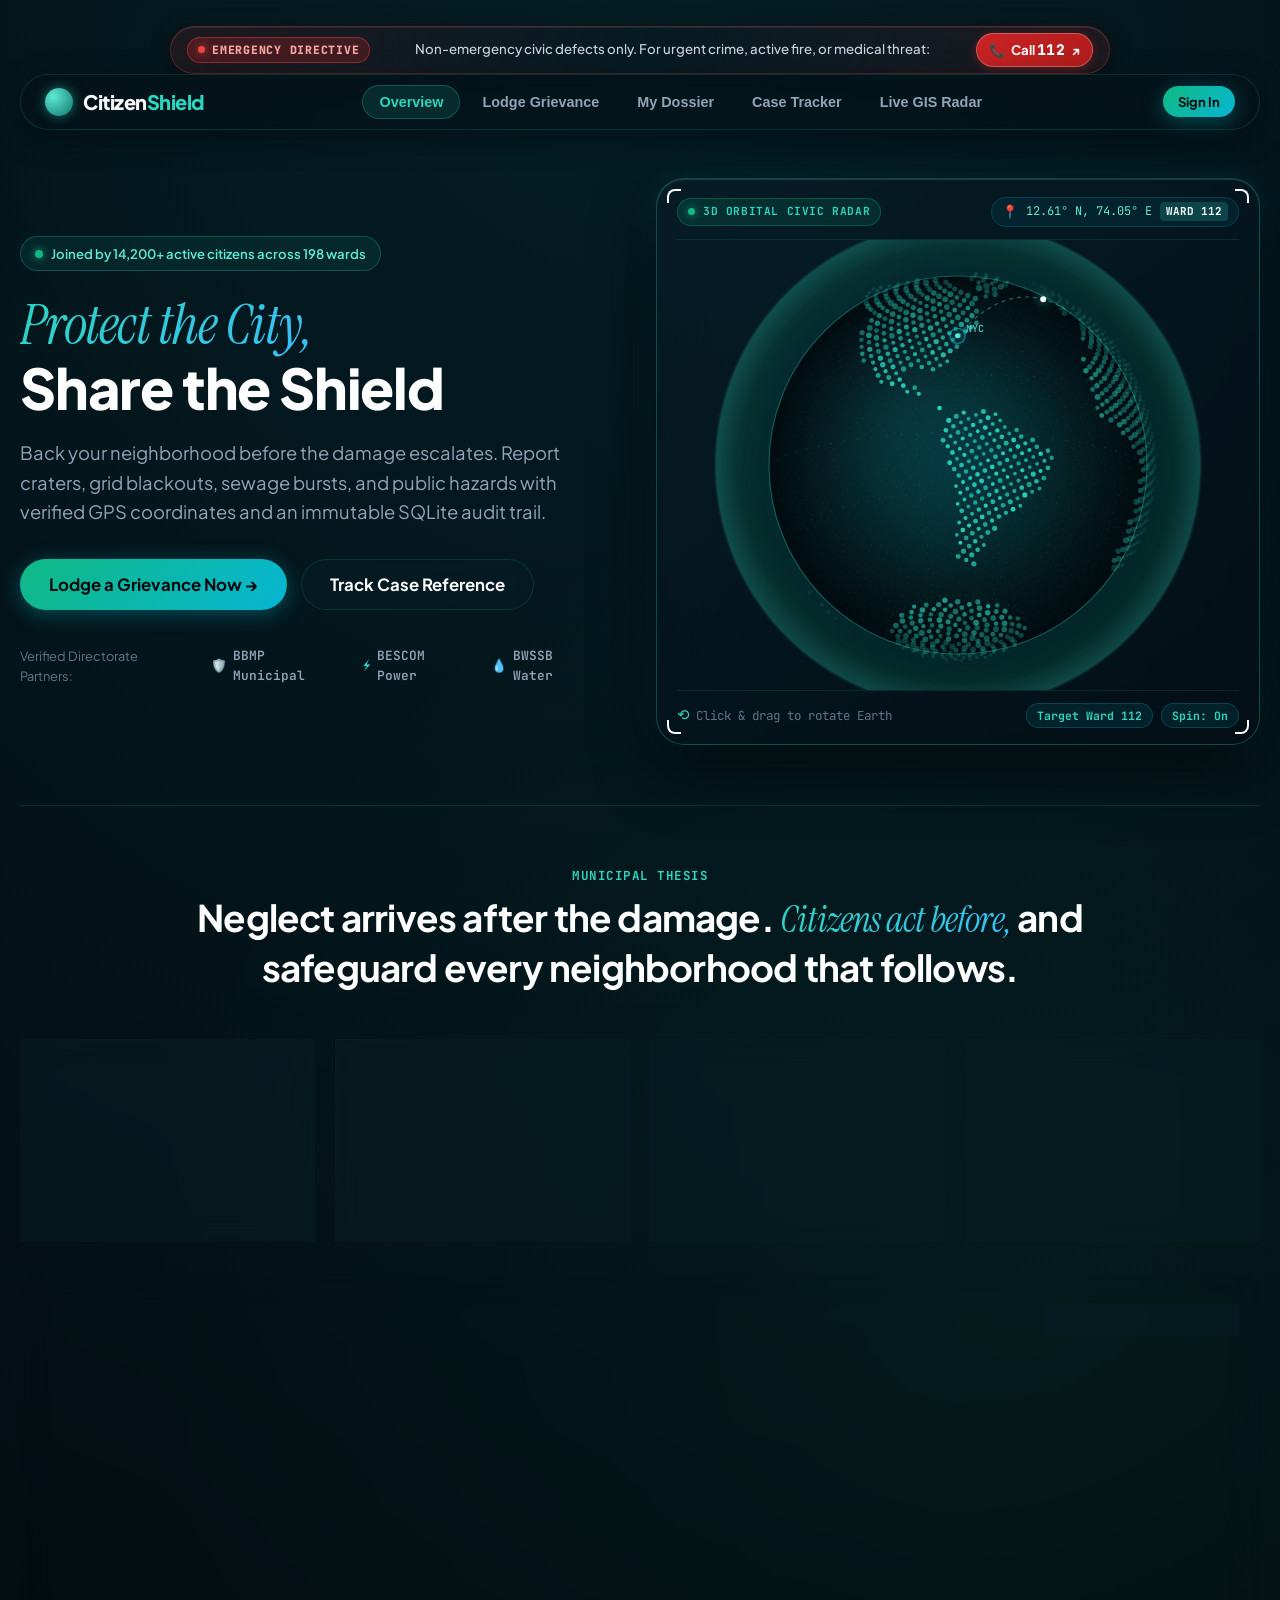
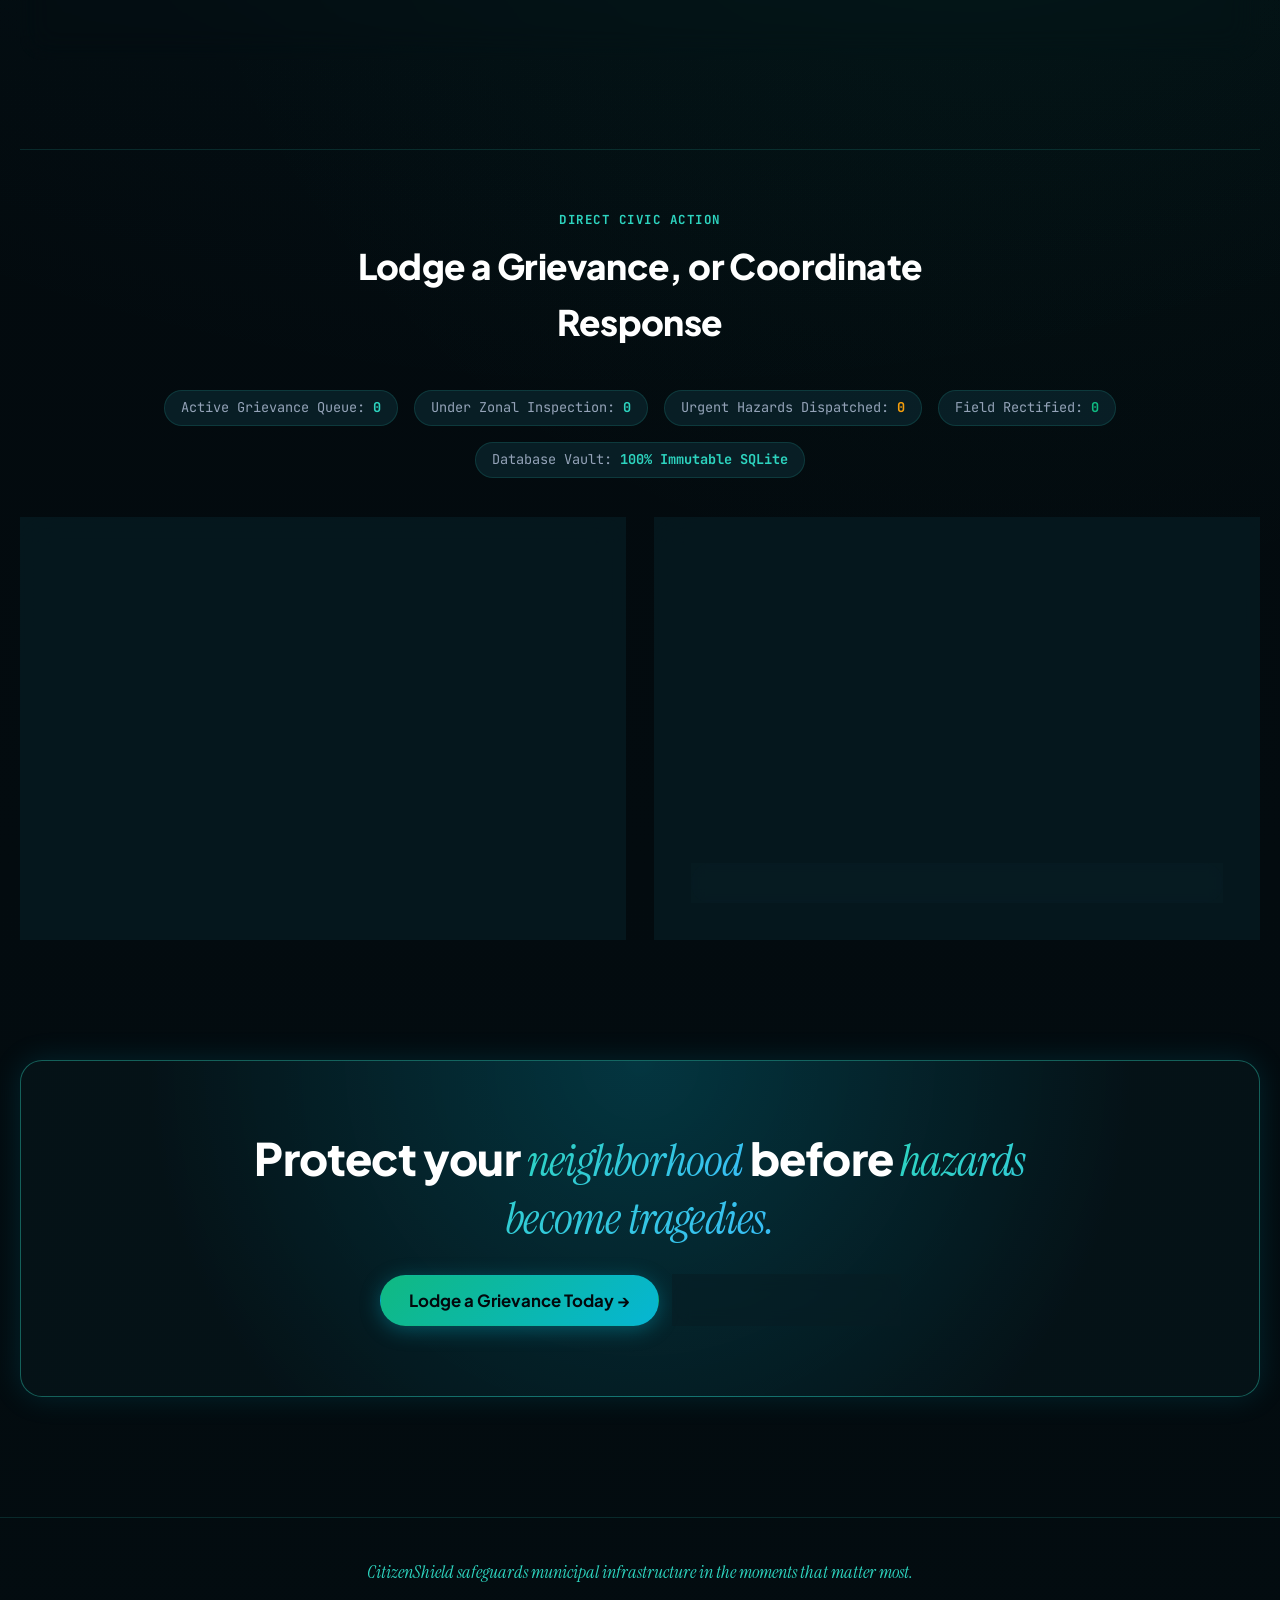
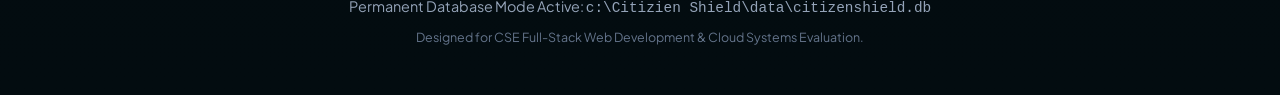
==== index.html @ 85595128 "Add all 385+ Karnataka municipal corporation wards and interactive live camera evidence capture" ====
<!DOCTYPE html>
<html lang="en">
<head>
  <meta charset="UTF-8">
  <meta name="viewport" content="width=device-width, initial-scale=1.0">
  <title>CitizenShield — Smart Municipal Grievance Redressal & Safety Directorate</title>

  <!-- Leaflet CSS for Municipal GIS Map -->
  <link rel="stylesheet" href="https://unpkg.com/leaflet@1.9.4/dist/leaflet.css" integrity="sha256-p4NxAoJBhIIN+hmNHrzRCf9tD/miZyoHS5obTRR9BMY=" crossorigin="">

  <link rel="stylesheet" href="style.css">
  <link rel="icon" href="data:image/svg+xml,<svg xmlns='http://www.w3.org/2000/svg' viewBox='0 0 24 24' fill='%2310b981'><circle cx='12' cy='12' r='10'/></svg>">
</head>
<body>

  <!-- Floating Glass Lagoon Navigation -->
  <div class="lagoon-nav-wrapper">
    <!-- Non-Emergency Safety Banner (Executive Luxury Glass Ribbon) -->
    <div class="emergency-pill-strip" role="alert">
      <div class="emergency-badge-group">
        <span class="emergency-pulse-beacon"></span>
        <span class="emergency-tag-label">EMERGENCY DIRECTIVE</span>
      </div>
      <p class="emergency-text">
        Non-emergency civic defects only. For urgent crime, active fire, or medical threat:
      </p>
      <a href="tel:112" class="emergency-call-btn">
        <span class="call-icon">📞</span>
        <span>Call <strong>112</strong></span>
        <span class="call-arrow">↗</span>
      </a>
    </div>

    <header class="lagoon-nav">
      <div class="brand-link" data-view-target="view-home">
        <span class="brand-orb-icon"></span>
        <span class="brand-name">Citizen<span>Shield</span></span>
      </div>

      <nav aria-label="Main Navigation">
        <ul class="nav-menu-links">
          <li><button class="nav-menu-btn active" data-view-target="view-home">Overview</button></li>
          <li><button class="nav-menu-btn" data-view-target="view-submit">Lodge Grievance</button></li>
          <li><button class="nav-menu-btn" data-view-target="view-citizen-dashboard" id="nav-my-dossier">My Dossier</button></li>
          <li><button class="nav-menu-btn" data-view-target="view-tracking">Case Tracker</button></li>
          <li><button class="nav-menu-btn" data-view-target="view-gis-map">Live GIS Radar</button></li>
          <li><button class="nav-menu-btn hidden" data-view-target="view-admin-dashboard" id="nav-officer-console">Officer Console</button></li>
        </ul>
      </nav>

      <div class="nav-actions">
        <div id="user-profile-badge" class="user-session-pill hidden">
          <span id="header-user-name" style="font-weight: 700; color: #ffffff;">Citizen</span>
          <span class="role-tag" id="header-user-role">Citizen</span>
          <button class="btn btn-glass btn-sm" id="btn-global-logout" style="padding: 4px 10px;">Logout</button>
        </div>
        <button class="btn btn-lagoon btn-sm" id="btn-header-login" data-view-target="view-auth">Sign In</button>
      </div>
    </header>
  </div>

  <!-- Primary Application Views Container -->
  <main class="app-container">

    <!-- ==================================================== -->
    <!-- VIEW 1: HOME (STIPPLE ORB LANDING & MUNICIPAL SUITE) -->
    <!-- ==================================================== -->
    <section id="view-home" class="app-view">

      <!-- HERO SECTION WITH INTERACTIVE 3D STIPPLE ORB -->
      <div class="stipple-hero">
        <div class="hero-copy">
          <div class="social-pill">
            <span class="social-dot"></span>
            <span>Joined by 14,200+ active citizens across 198 wards</span>
          </div>

          <h1><em>Protect the City,</em><br>Share the Shield</h1>

          <p>Back your neighborhood before the damage escalates. Report craters, grid blackouts, sewage bursts, and public hazards with verified GPS coordinates and an immutable SQLite audit trail.</p>

          <div class="hero-buttons">
            <button class="btn btn-lagoon btn-lg" data-view-target="view-submit">Lodge a Grievance Now →</button>
            <button class="btn btn-glass btn-lg" data-view-target="view-tracking">Track Case Reference</button>
          </div>

          <div class="hero-backers">
            <span>Verified Directorate Partners:</span>
            <div class="backer-badge"><span class="backer-mark">🛡️</span> BBMP Municipal</div>
            <div class="backer-badge"><span class="backer-mark">⚡</span> BESCOM Power</div>
            <div class="backer-badge"><span class="backer-mark">💧</span> BWSSB Water</div>
          </div>
        </div>

        <!-- PREMIUM GLASS POD WITH 3D DOTTED EARTH GLOBE -->
        <div class="glass-earth-pod">
          <!-- Cyber HUD Corner Brackets -->
          <span class="pod-bracket top-left"></span>
          <span class="pod-bracket top-right"></span>
          <span class="pod-bracket bottom-left"></span>
          <span class="pod-bracket bottom-right"></span>

          <!-- Pod Header Telemetry Strip -->
          <div class="pod-header">
            <div class="pod-badge live-beacon">
              <span class="pulse-beacon-dot"></span>
              <span class="badge-title">3D ORBITAL CIVIC RADAR</span>
            </div>
            <div class="pod-telemetry-readout">
              <span class="telemetry-pin">📍</span>
              <span id="pod-live-coords">12.9716° N, 77.5946° E</span>
              <span class="ward-tag">WARD 112</span>
            </div>
          </div>

          <!-- 3D Dotted Earth Canvas Stage -->
          <div class="orb-stage">
            <div class="orb-aura"></div>
            <canvas id="orb-canvas"></canvas>
          </div>

          <!-- Pod Footer Controls & Indicators -->
          <div class="pod-footer">
            <div class="pod-hint">
              <span class="hint-icon">⟲</span>
              <span>Click &amp; drag to rotate Earth</span>
            </div>
            <div class="pod-actions">
              <button type="button" class="pod-ctrl-btn" id="btn-focus-ward" title="Center on Ward 112 / India">Target Ward 112</button>
              <button type="button" class="pod-ctrl-btn" id="btn-toggle-spin" title="Pause or Resume Auto-Rotation">Spin: On</button>
            </div>
          </div>
        </div>
      </div>

      <!-- THESIS SECTION (STREAMS BREAKDOWN) -->
      <section class="stipple-thesis">
        <div class="thesis-headline">
          <div class="section-tag">Municipal Thesis</div>
          <h2>Neglect arrives after the damage. <em>Citizens act before,</em> and safeguard every neighborhood that follows.</h2>
        </div>

        <div class="streams-grid">
          <div class="stream-card">
            <div class="stream-icon">⚡</div>
            <div class="stream-value">61,400+</div>
            <div class="stream-label">Electrical &amp; Streetlighting Restored</div>
          </div>
          <div class="stream-card">
            <div class="stream-icon">🛣️</div>
            <div class="stream-value">48,200+</div>
            <div class="stream-label">Road Hazards &amp; Craters Patched</div>
          </div>
          <div class="stream-card">
            <div class="stream-icon">💧</div>
            <div class="stream-value">22,100+</div>
            <div class="stream-label">Sewage &amp; Drainage Lines Cleared</div>
          </div>
          <div class="stream-card">
            <div class="stream-icon">🗑️</div>
            <div class="stream-value">15,500+</div>
            <div class="stream-label">Bulk Sanitation Dumps Sanitized</div>
          </div>
        </div>

        <!-- Mini Live GIS Preview in Thesis -->
        <div class="lagoon-card" style="padding: 20px; margin-top: 32px;">
          <div style="display: flex; justify-content: space-between; align-items: center; margin-bottom: 14px; flex-wrap: wrap; gap: 10px;">
            <div>
              <div class="section-tag" style="margin-bottom: 2px;">Live Geo-Radar</div>
              <h3 style="font-size: 1.15rem; font-weight: 800; color: #ffffff;">Municipal Spatial Grievance Radar</h3>
            </div>
            <button class="btn btn-glass btn-sm" data-view-target="view-gis-map">Expand Full GIS Explorer ↗</button>
          </div>
          <div class="gis-map-frame gis-map-sm" id="home-gis-map"></div>
        </div>
      </section>

      <!-- PATHS SECTION (FOR CITIZENS / FOR OFFICERS) -->
      <section class="stipple-paths">
        <div class="paths-header">
          <div class="section-tag">Direct Civic Action</div>
          <h2>Lodge a Grievance, or Coordinate Response</h2>
        </div>

        <div class="paths-model-strip">
          <div class="model-pill">Active Grievance Queue: <strong id="home-stat-total">0</strong></div>
          <div class="model-pill">Under Zonal Inspection: <strong id="home-stat-inspection">0</strong></div>
          <div class="model-pill">Urgent Hazards Dispatched: <strong id="home-stat-urgent" style="color: var(--amber-alert);">0</strong></div>
          <div class="model-pill">Field Rectified: <strong id="home-stat-resolved" style="color: var(--mint-glow);">0</strong></div>
          <div class="model-pill">Database Vault: <strong>100% Immutable SQLite</strong></div>
        </div>

        <div class="paths-split">
          <!-- Card 1: For Citizens -->
          <div class="path-card">
            <div>
              <div class="path-caption">Your neighborhood in your corner</div>
              <h3>For Citizens</h3>
              <p>Pinpoint municipal hazards in seconds with consent-based GPS. Upload evidence photos, track real-time inspection milestones, and generate legal case certificates.</p>
              <ul class="bullet-list">
                <li><span class="bullet-icon">✓</span> Consent-driven GPS pinpointing &amp; reverse geocoding</li>
                <li><span class="bullet-icon">✓</span> 100% Immutable SQLite audit vault (never lost)</li>
                <li><span class="bullet-icon">✓</span> Printable legal grievance certificate dossier</li>
              </ul>
            </div>
            <button class="btn btn-lagoon" data-view-target="view-submit" style="width: 100%;">Lodge a Grievance Now</button>
          </div>

          <!-- Card 2: For Officers -->
          <div class="path-card">
            <div>
              <div class="path-caption">Central Directorate Operations</div>
              <h3>For Officers &amp; Engineering Cells</h3>
              <p>Real-time GIS ward radar, automated priority ticket dispatching, SLA breach countdowns, and public resolution directive publishing.</p>
              <ul class="bullet-list">
                <li><span class="bullet-icon">✓</span> 12h to 48h SLA countdown tracking</li>
                <li><span class="bullet-icon">✓</span> Direct inter-departmental ticket re-routing</li>
                <li><span class="bullet-icon">✓</span> Zero-backlog municipal inspection queue</li>
              </ul>
            </div>
            <button class="btn btn-glass" data-view-target="view-admin-dashboard" style="width: 100%;">Access Officer Console</button>
          </div>
        </div>
      </section>

      <!-- CALL TO ACTION (CTA) -->
      <div class="stipple-cta">
        <h2>Protect your <em>neighborhood</em> before <em>hazards become tragedies.</em></h2>
        <div style="display: flex; gap: 14px; justify-content: center; flex-wrap: wrap;">
          <button class="btn btn-lagoon btn-lg" data-view-target="view-submit">Lodge a Grievance Today →</button>
          <button class="btn btn-glass btn-lg" data-view-target="view-tracking">Inspect Case Tracker</button>
        </div>
      </div>

    </section>

    <!-- ==================================================== -->
    <!-- VIEW 2: AUTHENTICATION (SIGN IN & REGISTER) -->
    <!-- ==================================================== -->
    <section id="view-auth" class="app-view hidden">
      <div style="max-width: 480px; margin: 40px auto;">
        <div class="lagoon-card">
          <div style="display: flex; border-bottom: 1px solid var(--lagoon-border); margin-bottom: 24px;">
            <button id="auth-tab-login" class="btn" style="flex: 1; border-radius: 0; border-bottom: 2px solid var(--teal-light); color: var(--teal-light); font-weight: 700;">Officer / Citizen Sign In</button>
            <button id="auth-tab-register" class="btn" style="flex: 1; border-radius: 0; color: var(--text-dim); font-weight: 600;">Register Account</button>
          </div>

          <!-- Sign In Form -->
          <form id="form-auth-login">
            <div class="form-group" style="margin-bottom: 18px;">
              <label class="form-label" for="login-email">Registered Email Address</label>
              <input type="email" id="login-email" class="form-input" placeholder="e.g. rahul.citizen@gmail.com" required autocomplete="email">
            </div>
            <div class="form-group" style="margin-bottom: 22px;">
              <label class="form-label" for="login-password">Password</label>
              <div style="display: flex; gap: 8px;">
                <input type="password" id="login-password" class="form-input" placeholder="••••••••" required autocomplete="current-password">
                <button type="button" class="btn btn-glass btn-sm" id="btn-toggle-login-pwd">👁️</button>
              </div>
            </div>
            <button type="submit" class="btn btn-lagoon" style="width: 100%;" id="btn-login-submit">Authenticate &amp; Proceed</button>
          </form>

          <!-- Register Form -->
          <form id="form-auth-register" class="hidden">
            <div class="form-group" style="margin-bottom: 16px;">
              <label class="form-label" for="reg-name">Full Name</label>
              <input type="text" id="reg-name" class="form-input" placeholder="Rahul Sharma" required autocomplete="name">
            </div>
            <div class="form-group" style="margin-bottom: 16px;">
              <label class="form-label" for="reg-email">Personal Email Address</label>
              <input type="email" id="reg-email" class="form-input" placeholder="rahul.citizen@gmail.com" required autocomplete="email">
            </div>
            <div class="form-group" style="margin-bottom: 16px;">
              <label class="form-label" for="reg-phone">Contact Mobile Number</label>
              <input type="tel" id="reg-phone" class="form-input" placeholder="+91 98450 12345" autocomplete="tel">
            </div>
            <div class="form-group" style="margin-bottom: 22px;">
              <label class="form-label" for="reg-password">Password (Minimum 6 characters)</label>
              <input type="password" id="reg-password" class="form-input" placeholder="••••••••" minlength="6" required autocomplete="new-password">
            </div>
            <button type="submit" class="btn btn-lagoon" style="width: 100%;" id="btn-reg-submit">Register Citizen Account</button>
          </form>

          <!-- Quick Test Credentials for College Viva & Evaluations -->
          <div style="margin-top: 24px; padding-top: 18px; border-top: 1px dashed var(--lagoon-border);">
            <div style="font-size: 0.76rem; font-family: var(--font-mono); text-transform: uppercase; color: var(--text-muted); margin-bottom: 10px; text-align: center;">
              ⚡ Demo Credentials (Viva Presentation)
            </div>
            <div style="display: grid; grid-template-columns: 1fr 1fr; gap: 10px;">
              <button type="button" class="btn btn-glass btn-sm" id="btn-demo-citizen">Citizen Account</button>
              <button type="button" class="btn btn-glass btn-sm" id="btn-demo-admin">Directorate Admin</button>
            </div>
          </div>
        </div>
      </div>
    </section>

    <!-- ==================================================== -->
    <!-- VIEW 3: LODGE A CIVIC GRIEVANCE (GPS & PIN-DROP) -->
    <!-- ==================================================== -->
    <section id="view-submit" class="app-view hidden">
      <div style="max-width: 860px; margin: 0 auto;">
        <div class="lagoon-card">
          <div class="card-header-flex">
            <div>
              <div class="dossier-stamp">FORM CS-101 • OFFICIAL COMPLAINT LODGMENT</div>
              <h2 class="card-title" style="margin-top: 8px;">Lodge a Municipal Grievance</h2>
              <p class="card-desc">Permanently recorded in the SQLite vault with GPS coordinates and official tracking.</p>
            </div>
          </div>

          <form id="form-lodge-grievance">
            <div class="form-grid">
              <!-- Issue Title -->
              <div class="form-group col-span-2">
                <label class="form-label" for="lodge-title">Grievance Headline / Summary *</label>
                <input type="text" id="lodge-title" class="form-input" placeholder="e.g. Hazardous 4ft Tarmac Crater near Metro Pillar 142" maxlength="140" required>
                <div class="form-hint">Clear, concise headline of the defect (max 140 chars).</div>
              </div>

              <!-- Responsible Department -->
              <div class="form-group">
                <label class="form-label" for="lodge-dept">Target Department *</label>
                <select id="lodge-dept" class="form-select" required>
                  <option value="Roads & Civil Infrastructure">Roads &amp; Civil Infrastructure</option>
                  <option value="Electrical & Public Lighting">Electrical &amp; Public Lighting</option>
                  <option value="Water Supply & Sewerage Board">Water Supply &amp; Sewerage Board</option>
                  <option value="Solid Waste Management Cell">Solid Waste Management Cell</option>
                  <option value="Public Safety & Encroachments">Public Safety &amp; Encroachments</option>
                </select>
              </div>

              <!-- Category -->
              <div class="form-group">
                <label class="form-label" for="lodge-category">Issue Category *</label>
                <select id="lodge-category" class="form-select" required>
                  <option value="Roads and Transport">Roads and Transport</option>
                  <option value="Streetlights and Electricity">Streetlights and Electricity</option>
                  <option value="Water and Drainage">Water and Drainage</option>
                  <option value="Garbage and Sanitation">Garbage and Sanitation</option>
                  <option value="Public Infrastructure">Public Infrastructure</option>
                  <option value="Public Safety">Public Safety</option>
                </select>
              </div>

              <!-- Priority / Urgency -->
              <div class="form-group">
                <label class="form-label" for="lodge-priority">Severity / Urgency Level *</label>
                <select id="lodge-priority" class="form-select" required>
                  <option value="Normal">Normal (SLA: 48 Hours)</option>
                  <option value="Urgent">Urgent Hazard (SLA: 12 Hours)</option>
                  <option value="High">High Priority (SLA: 24 Hours)</option>
                  <option value="Low">Low Priority (SLA: 72 Hours)</option>
                </select>
              </div>

              <!-- Ward (Populated with all 385+ Karnataka Municipal Wards) -->
              <div class="form-group">
                <label class="form-label" for="lodge-ward">Administrative Ward (Karnataka Municipalities) *</label>
                <select id="lodge-ward" class="form-select" required>
                  <option value="">-- Select Municipality &amp; Ward --</option>
                  <!-- Dynamically populated from Karnataka Wards Directory -->
                </select>
              </div>

              <!-- Description -->
              <div class="form-group col-span-2">
                <label class="form-label" for="lodge-description">Detailed Description &amp; Risk Assessment *</label>
                <textarea id="lodge-description" class="form-textarea" placeholder="Detail the defect condition, duration, nearby landmarks, and hazard level..." maxlength="3000" required></textarea>
              </div>

              <!-- Location Details -->
              <div class="form-group col-span-2">
                <label class="form-label" for="lodge-location">Street Address / Landmark *</label>
                <div style="display: flex; gap: 8px;">
                  <input type="text" id="lodge-location" class="form-input" placeholder="e.g. Opposite Metro Pillar 142, CMH Road Junction" required>
                  <button type="button" class="btn btn-glass btn-sm" id="btn-detect-gps" style="white-space: nowrap;">
                    📍 Detect GPS
                  </button>
                </div>
              </div>

              <input type="hidden" id="report-lat">
              <input type="hidden" id="report-lng">

              <!-- Interactive Pin-Drop Leaflet Map -->
              <div class="form-group col-span-2">
                <label class="form-label">Interactive GIS Pinpoint (Click map to position marker)</label>
                <div class="gis-map-frame gis-map-sm" id="report-gis-map"></div>
                <div id="coords-readout" style="font-family: var(--font-mono); font-size: 0.78rem; color: var(--teal-light); margin-top: 6px;">
                  Coordinates: Lat 12.971600, Lng 77.594600 (Central Municipal Datum)
                </div>
              </div>

              <!-- Evidence Photo & Live Camera Capture -->
              <div class="form-group col-span-2">
                <div style="display: flex; justify-content: space-between; align-items: center; margin-bottom: 8px; flex-wrap: wrap; gap: 8px;">
                  <label class="form-label" style="margin-bottom: 0;">Evidence Photo Attachment (File Upload or Direct Live Camera) *</label>
                  <div style="display: flex; gap: 8px;">
                    <button type="button" class="btn btn-glass btn-sm" id="btn-open-live-cam" style="border-color: var(--teal-light); color: var(--teal-light);">
                      📷 Launch Live Camera
                    </button>
                    <label for="lodge-image" class="btn btn-glass btn-sm" style="cursor: pointer; margin-bottom: 0;">
                      📁 Choose File
                    </label>
                  </div>
                </div>

                <!-- Hidden Native File Input (supports direct mobile camera via capture) -->
                <input type="file" id="lodge-image" class="hidden" accept="image/*" capture="environment">

                <!-- Interactive Live Web Camera Pod Viewfinder -->
                <div id="live-cam-container" class="lagoon-card hidden" style="padding: 16px; margin: 12px 0; background: rgba(3, 14, 20, 0.95); border: 1px solid var(--teal-light); text-align: center;">
                  <div style="position: relative; display: inline-block; max-width: 100%; border-radius: 12px; overflow: hidden; border: 2px solid rgba(45, 212, 191, 0.4);">
                    <video id="live-cam-video" autoplay playsinline muted style="width: 100%; max-width: 500px; display: block; border-radius: 10px;"></video>
                    <canvas id="live-cam-canvas" class="hidden"></canvas>
                    <div style="position: absolute; top: 10px; left: 10px; background: rgba(220, 38, 38, 0.8); color: #fff; padding: 3px 8px; border-radius: 4px; font-size: 0.75rem; font-family: var(--font-mono); font-weight: 700; display: flex; align-items: center; gap: 5px;">
                      <span style="width: 7px; height: 7px; border-radius: 50%; background: #fff; animation: pulseBeacon 1s infinite;"></span>
                      LIVE SENSOR FEED
                    </div>
                  </div>
                  <div style="margin-top: 14px; display: flex; justify-content: center; gap: 12px;">
                    <button type="button" class="btn btn-lagoon btn-sm" id="btn-snap-photo">📸 Capture Snapshot</button>
                    <button type="button" class="btn btn-glass btn-sm" id="btn-close-live-cam">Close Camera</button>
                  </div>
                </div>

                <!-- Photo Preview Box -->
                <div id="lodge-img-preview-box" class="hidden" style="margin-top: 12px; display: flex; align-items: center; gap: 14px; background: rgba(8, 29, 36, 0.6); padding: 12px 16px; border-radius: var(--radius-sm); border: 1px solid var(--lagoon-border);">
                  <img id="lodge-img-preview" src="" alt="Evidence preview" style="max-height: 140px; max-width: 180px; object-fit: cover; border-radius: var(--radius-sm); border: 1px solid var(--teal-light);">
                  <div>
                    <div style="font-weight: 700; color: #ffffff; font-size: 0.9rem;" id="preview-file-name">Evidence Snapshot Attached</div>
                    <div style="font-size: 0.78rem; color: var(--aqua-foam); margin-top: 4px;" id="preview-file-status">Ready for permanent cryptographic storage in municipal vault</div>
                    <button type="button" class="btn btn-glass btn-sm" id="btn-remove-photo" style="margin-top: 8px; color: #fca5a5; border-color: rgba(239, 68, 68, 0.3);">✕ Remove Photo</button>
                  </div>
                </div>
                <div class="form-hint" style="margin-top: 6px;">Supported formats: JPEG, PNG, WebP or direct camera capture. Max: 10 MB.</div>
              </div>
            </div>

            <div style="margin-top: 32px; display: flex; justify-content: flex-end; gap: 14px;">
              <button type="button" class="btn btn-glass btn-lg" onclick="window.history.back()">Cancel</button>
              <button type="button" class="btn btn-lagoon btn-lg" id="btn-open-review">Review &amp; Lodge Dossier →</button>
            </div>
          </form>
        </div>
      </div>
    </section>

    <!-- ==================================================== -->
    <!-- VIEW 4: CITIZEN DOSSIER (MY REGISTERED GRIEVANCES) -->
    <!-- ==================================================== -->
    <section id="view-citizen-dashboard" class="app-view hidden">
      <div class="card-header-flex">
        <div>
          <div class="section-tag">Citizen Portfolio</div>
          <h2 class="card-title">Registered Grievance Dossier</h2>
          <p class="card-desc">All complaints permanently recorded under your authenticated account.</p>
        </div>
        <button class="btn btn-lagoon" data-view-target="view-submit">+ Lodge New Grievance</button>
      </div>

      <!-- Metrics Row -->
      <div class="streams-grid" style="margin-bottom: 28px;">
        <div class="stream-card">
          <div class="stream-value" id="cit-metric-total">0</div>
          <div class="stream-label">Total Cases Lodged</div>
        </div>
        <div class="stream-card">
          <div class="stream-value" id="cit-metric-submitted" style="color: #cbd5e1;">0</div>
          <div class="stream-label">In Official Queue</div>
        </div>
        <div class="stream-card">
          <div class="stream-value" id="cit-metric-progress" style="color: var(--amber-alert);">0</div>
          <div class="stream-label">Action Dispatched</div>
        </div>
        <div class="stream-card">
          <div class="stream-value" id="cit-metric-resolved" style="color: var(--mint-glow);">0</div>
          <div class="stream-label">Rectified &amp; Closed</div>
        </div>
      </div>

      <!-- Filters -->
      <div class="lagoon-card" style="padding: 16px 20px; margin-bottom: 20px;">
        <div style="display: flex; gap: 16px; align-items: center; flex-wrap: wrap;">
          <span style="font-size: 0.85rem; font-weight: 700; color: var(--teal-light);">Status Filter:</span>
          <select id="cit-filter-status" class="form-select" style="width: auto; padding: 6px 12px; font-size: 0.85rem;">
            <option value="ALL">All Statuses</option>
            <option value="Submitted">Submitted</option>
            <option value="Under Review">Under Review</option>
            <option value="In Progress">In Progress</option>
            <option value="Resolved">Resolved</option>
          </select>

          <span style="font-size: 0.85rem; font-weight: 700; color: var(--teal-light); margin-left: 12px;">Department:</span>
          <select id="cit-filter-dept" class="form-select" style="width: auto; padding: 6px 12px; font-size: 0.85rem;">
            <option value="ALL">All Departments</option>
            <option value="Roads & Civil Infrastructure">Roads &amp; Civil Infrastructure</option>
            <option value="Electrical & Public Lighting">Electrical &amp; Public Lighting</option>
            <option value="Water Supply & Sewerage Board">Water Supply &amp; Sewerage Board</option>
            <option value="Solid Waste Management Cell">Solid Waste Management Cell</option>
          </select>
        </div>
      </div>

      <!-- List Container -->
      <div id="citizen-grievances-list" style="display: flex; flex-direction: column; gap: 16px;">
        <!-- Dynamically rendered -->
      </div>
    </section>

    <!-- ==================================================== -->
    <!-- VIEW 5: CASE TRACKER & CERTIFICATE DOSSIER -->
    <!-- ==================================================== -->
    <section id="view-tracking" class="app-view hidden">
      <div style="max-width: 860px; margin: 0 auto;">
        <div class="lagoon-card">
          <div class="card-header-flex">
            <div>
              <div class="section-tag">Verification Query</div>
              <h2 class="card-title">Municipal Grievance Case Tracker</h2>
              <p class="card-desc">Enter reference ID (e.g. CS-2026-84912) to inspect real-time audit milestones.</p>
            </div>
          </div>

          <form id="form-tracking-search">
            <div style="display: flex; gap: 10px;">
              <input type="text" id="track-search-input" class="form-input" placeholder="e.g. CS-2026-84912" required style="font-family: var(--font-mono); font-size: 1.1rem; text-transform: uppercase; font-weight: 700;">
              <button type="submit" class="btn btn-lagoon" id="btn-search-track">Inspect Case Dossier</button>
            </div>
          </form>

          <!-- Printable Certificate Dossier Result -->
          <div id="tracking-dossier-result" class="hidden" style="margin-top: 36px;">
            <div class="dossier-cert" id="printable-dossier">
              <div style="display: flex; justify-content: space-between; align-items: flex-start; flex-wrap: wrap; gap: 14px; margin-bottom: 20px;">
                <div>
                  <div class="dossier-stamp">OFFICIAL CERTIFICATE OF GRIEVANCE LODGMENT</div>
                  <h3 style="font-size: 1.5rem; font-weight: 800; color: #ffffff; margin-top: 8px;" id="dossier-title">Hazardous Tarmac Crater</h3>
                  <div style="display: flex; gap: 8px; align-items: center; margin-top: 8px;">
                    <span class="report-token" id="dossier-ref-id">CS-2026-84912</span>
                    <span id="dossier-status-pill"></span>
                    <span id="dossier-priority-pill"></span>
                  </div>
                </div>
                <button class="btn btn-glass btn-sm" onclick="window.print()">🖨️ Print Dossier</button>
              </div>

              <!-- Dossier Details Grid -->
              <div class="dossier-grid">
                <div class="dossier-field">
                  <span class="dossier-field-label">Assigned Department</span>
                  <span class="dossier-field-val" id="dossier-dept">Roads &amp; Civil Infrastructure</span>
                </div>
                <div class="dossier-field">
                  <span class="dossier-field-label">Administrative Ward</span>
                  <span class="dossier-field-val" id="dossier-ward">Ward 112 - Indiranagar Division</span>
                </div>
                <div class="dossier-field">
                  <span class="dossier-field-label">Registered Timestamp</span>
                  <span class="dossier-field-val" id="dossier-created">2026-10-26 14:30:00</span>
                </div>
                <div class="dossier-field">
                  <span class="dossier-field-label">Charter SLA Window</span>
                  <span class="dossier-field-val" id="dossier-sla">24 Hours Target</span>
                </div>
                <div class="dossier-field" style="grid-column: span 2;">
                  <span class="dossier-field-label">Exact Location / Landmark</span>
                  <span class="dossier-field-val" id="dossier-location">Opposite Metro Pillar 142, CMH Road</span>
                </div>
              </div>

              <!-- Description -->
              <div style="margin-bottom: 24px;">
                <div class="dossier-field-label" style="margin-bottom: 6px;">Citizen Grievance Statement:</div>
                <div id="dossier-description" style="background: rgba(8, 29, 36, 0.6); padding: 14px; border: 1px solid var(--lagoon-border); border-radius: var(--radius-sm); font-size: 0.95rem; line-height: 1.6; white-space: pre-wrap;"></div>
              </div>

              <!-- Photo -->
              <div id="dossier-photo-container" class="hidden" style="margin-bottom: 24px;">
                <div class="dossier-field-label" style="margin-bottom: 6px;">Verified Evidence Photo Attachment:</div>
                <img id="dossier-photo" src="" alt="Evidence photo" style="max-height: 240px; border-radius: var(--radius-sm); border: 1px solid var(--lagoon-border);">
              </div>

              <!-- Audit Timeline -->
              <div>
                <div class="dossier-field-label" style="margin-bottom: 12px;">Immutable Municipal Audit History &amp; Directives:</div>
                <div class="audit-timeline" id="dossier-timeline"></div>
              </div>
            </div>
          </div>
        </div>
      </div>
    </section>

    <!-- ==================================================== -->
    <!-- VIEW 6: LIVE FULLSCREEN GIS RADAR MAP -->
    <!-- ==================================================== -->
    <section id="view-gis-map" class="app-view hidden">
      <div class="lagoon-card" style="padding: 16px 20px; margin-bottom: 16px;">
        <div style="display: flex; justify-content: space-between; align-items: center; flex-wrap: wrap; gap: 12px;">
          <div>
            <div class="section-tag">Spatial Explorer</div>
            <h2 class="card-title" style="font-size: 1.3rem;">Municipal GIS Incident Map</h2>
          </div>
          <div style="display: flex; gap: 10px;">
            <button class="btn btn-glass btn-sm" id="btn-refresh-gis">🔄 Refresh GIS Data</button>
            <button class="btn btn-lagoon btn-sm" data-view-target="view-submit">+ Pin New Grievance</button>
          </div>
        </div>
      </div>
      <div class="gis-map-frame" id="full-city-gis-map" style="height: 600px;"></div>
    </section>

    <!-- ==================================================== -->
    <!-- VIEW 7: OFFICER ADMINISTRATION CONSOLE -->
    <!-- ==================================================== -->
    <section id="view-admin-dashboard" class="app-view hidden">
      <div class="card-header-flex">
        <div>
          <div style="display: flex; align-items: center; gap: 10px;">
            <h2 class="card-title">Municipal Grievance Control Directorate</h2>
            <span class="role-tag admin">Officer Access</span>
          </div>
          <p class="card-desc">Review, prioritize, dispatch engineering work-tickets, and update official case statuses.</p>
        </div>
      </div>

      <!-- Officer Metrics -->
      <div class="streams-grid" style="margin-bottom: 24px;">
        <div class="stream-card">
          <div class="stream-value" id="adm-metric-total">0</div>
          <div class="stream-label">Total City Grievances</div>
        </div>
        <div class="stream-card">
          <div class="stream-value" id="adm-metric-submitted" style="color: #cbd5e1;">0</div>
          <div class="stream-label">New Submissions</div>
        </div>
        <div class="stream-card">
          <div class="stream-value" id="adm-metric-review" style="color: #38bdf8;">0</div>
          <div class="stream-label">Under Zonal Review</div>
        </div>
        <div class="stream-card">
          <div class="stream-value" id="adm-metric-progress" style="color: var(--amber-alert);">0</div>
          <div class="stream-label">Action Dispatched</div>
        </div>
        <div class="stream-card">
          <div class="stream-value" id="adm-metric-resolved" style="color: var(--mint-glow);">0</div>
          <div class="stream-label">Rectified &amp; Closed</div>
        </div>
      </div>

      <!-- Filter Controls Toolbar -->
      <div class="lagoon-card" style="padding: 16px 20px; margin-bottom: 20px;">
        <div style="display: flex; gap: 12px; align-items: center; justify-content: space-between; flex-wrap: wrap;">
          <div style="display: flex; gap: 10px; align-items: center; flex-wrap: wrap;">
            <input type="text" id="adm-search-input" class="form-input" placeholder="Search reference, title..." style="width: 240px; padding: 8px 12px; font-size: 0.85rem;">
            
            <select id="adm-filter-status" class="form-select" style="width: auto; padding: 8px 12px; font-size: 0.85rem;">
              <option value="ALL">All Statuses</option>
              <option value="Submitted">Submitted</option>
              <option value="Under Review">Under Review</option>
              <option value="In Progress">In Progress</option>
              <option value="Resolved">Resolved</option>
            </select>

            <select id="adm-filter-priority" class="form-select" style="width: auto; padding: 8px 12px; font-size: 0.85rem;">
              <option value="ALL">All Severities</option>
              <option value="Urgent">Urgent Hazard</option>
              <option value="High">High</option>
              <option value="Normal">Normal</option>
              <option value="Low">Low</option>
            </select>

            <select id="adm-filter-category" class="form-select" style="width: auto; padding: 8px 12px; font-size: 0.85rem;">
              <option value="ALL">All Categories</option>
              <option value="Roads and Transport">Roads and Transport</option>
              <option value="Streetlights and Electricity">Streetlights and Electricity</option>
              <option value="Water and Drainage">Water and Drainage</option>
              <option value="Garbage and Sanitation">Garbage and Sanitation</option>
              <option value="Public Infrastructure">Public Infrastructure</option>
              <option value="Public Safety">Public Safety</option>
            </select>
          </div>
          <button class="btn btn-glass btn-sm" id="btn-adm-refresh">🔄 Refresh Registry</button>
        </div>
      </div>

      <!-- Table Wrap -->
      <div class="table-wrap">
        <table class="lagoon-table">
          <thead>
            <tr>
              <th>Reference ID</th>
              <th>Citizen</th>
              <th>Department</th>
              <th>Severity</th>
              <th>Summary</th>
              <th>Ward / Location</th>
              <th>Status</th>
              <th>Action</th>
            </tr>
          </thead>
          <tbody id="adm-table-body">
            <!-- Dynamically populated -->
          </tbody>
        </table>
      </div>
    </section>

  </main>

  <!-- ==================================================== -->
  <!-- MODALS -->
  <!-- ==================================================== -->

  <!-- MODAL: PRE-LODGMENT REVIEW -->
  <div id="modal-review" class="modal-backdrop hidden" role="dialog" aria-modal="true">
    <div class="modal-dialog">
      <div class="modal-dialog-header">
        <span class="modal-dialog-title">Review Grievance Lodgment Details</span>
        <button class="modal-dialog-close" data-modal-close="modal-review">&times;</button>
      </div>
      <div class="modal-dialog-body">
        <div style="background: rgba(239, 68, 68, 0.15); border: 1px solid rgba(239, 68, 68, 0.4); border-radius: var(--radius-sm); padding: 12px 16px; margin-bottom: 18px; font-size: 0.88rem; color: #fca5a5;">
          ⚠️ <strong>STATUTORY DECLARATION:</strong> Confirm that this is a municipal civil defect for departmental resolution.
        </div>
        <div style="display: flex; flex-direction: column; gap: 10px; font-size: 0.95rem;">
          <p><strong>Title:</strong> <span id="rev-title" style="color: #ffffff;"></span></p>
          <p><strong>Department:</strong> <span id="rev-dept" style="color: var(--teal-light);"></span></p>
          <p><strong>Category:</strong> <span id="rev-category"></span></p>
          <p><strong>Severity:</strong> <span id="rev-priority"></span></p>
          <p><strong>Ward:</strong> <span id="rev-ward"></span></p>
          <p><strong>Location:</strong> <span id="rev-location"></span></p>
          <p><strong>Coordinates:</strong> <span id="rev-coords" style="font-family: var(--font-mono); color: var(--teal-light);"></span></p>
        </div>
      </div>
      <div class="modal-dialog-footer">
        <button type="button" class="btn btn-glass" data-modal-close="modal-review">Edit Information</button>
        <button type="button" class="btn btn-lagoon" id="btn-final-lodge-submit">Confirm &amp; Lodge into Database</button>
      </div>
    </div>
  </div>

  <!-- MODAL: OFFICER DIRECTIVE & STATUS UPDATE -->
  <div id="modal-officer-action" class="modal-backdrop hidden" role="dialog" aria-modal="true">
    <div class="modal-dialog">
      <div class="modal-dialog-header">
        <span class="modal-dialog-title">Issue Administrative Directive &amp; Update Status</span>
        <button class="modal-dialog-close" data-modal-close="modal-officer-action">&times;</button>
      </div>
      <div class="modal-dialog-body">
        <input type="hidden" id="officer-update-ref-id">
        <div style="margin-bottom: 18px;">
          <span class="report-token" id="officer-dialog-ref">CS-2026-XXXXX</span>
          <h4 style="margin-top: 8px; font-size: 1.1rem; font-weight: 700; color: #ffffff;" id="officer-dialog-title">Issue Title</h4>
        </div>

        <div class="form-group" style="margin-bottom: 16px;">
          <label class="form-label" for="officer-select-status">New Grievance Stage *</label>
          <select id="officer-select-status" class="form-select" required>
            <option value="Submitted">Submitted (Queued)</option>
            <option value="Under Review">Under Review (Zonal Inspection)</option>
            <option value="In Progress">In Progress (Work-Ticket Dispatched)</option>
            <option value="Resolved">Resolved (Field Rectification Verified)</option>
            <option value="Rejected">Rejected (Out of Municipal Jurisdiction)</option>
          </select>
        </div>

        <div class="form-group" style="margin-bottom: 16px;">
          <label class="form-label" for="officer-select-dept">Re-route Department (Optional)</label>
          <select id="officer-select-dept" class="form-select">
            <option value="">Keep Existing Department</option>
            <option value="Roads & Civil Infrastructure">Roads &amp; Civil Infrastructure</option>
            <option value="Electrical & Public Lighting">Electrical &amp; Public Lighting</option>
            <option value="Water Supply & Sewerage Board">Water Supply &amp; Sewerage Board</option>
            <option value="Solid Waste Management Cell">Solid Waste Management Cell</option>
          </select>
        </div>

        <div class="form-group">
          <label class="form-label" for="officer-text-remarks">Official Administrative Remark / Work Order Note *</label>
          <textarea id="officer-text-remarks" class="form-textarea" placeholder="Detail the field inspection findings, assigned contractor, or resolution justification..." required></textarea>
        </div>
      </div>
      <div class="modal-dialog-footer">
        <button type="button" class="btn btn-glass" data-modal-close="modal-officer-action">Cancel</button>
        <button type="button" class="btn btn-lagoon" id="btn-save-officer-directive">Publish Official Directive</button>
      </div>
    </div>
  </div>

  <!-- Toast Shelf -->
  <div class="toast-shelf" id="toast-shelf" aria-live="polite"></div>

  <!-- FOOTER -->
  <footer class="stipple-footer">
    <p class="tagline">CitizenShield safeguards municipal infrastructure in the moments that matter most.</p>
    <p style="margin-top: 8px;">Permanent Database Mode Active: <code>c:\Citizien Shield\data\citizenshield.db</code></p>
    <p style="font-size: 0.78rem; color: var(--text-muted); margin-top: 4px;">Designed for CSE Full-Stack Web Development &amp; Cloud Systems Evaluation.</p>
  </footer>

  <!-- Leaflet JS -->
  <script src="https://unpkg.com/leaflet@1.9.4/dist/leaflet.js" integrity="sha256-20nQCchB9co0qIjJZRGuk2/Z9VM+kNiyxNV1lvTlZBo=" crossorigin=""></script>

  <!-- Application Bootstrap -->
  <script type="module" src="app.js"></script>
</body>
</html>
---- style.css ----
/* CitizenShield — Stipple Orb Lagoon Design System */

@import url('https://fonts.googleapis.com/css2?family=Plus+Jakarta+Sans:ital,wght@0,400;0,500;0,600;0,700;0,800;1,400;1,600;1,800&family=Instrument+Serif:ital@0;1&family=JetBrains+Mono:wght@400;600;700&display=swap');

:root {
  /* Lagoon Signature Palette */
  --lagoon-void: #03080c;
  --lagoon-dark: #051318;
  --lagoon-depth: #081d24;
  --lagoon-surface: #0c2730;
  --lagoon-surface-hover: #103440;
  --lagoon-border: rgba(45, 212, 191, 0.15);
  --lagoon-border-bright: rgba(45, 212, 191, 0.4);

  --mint-glow: #10b981;
  --cyan-glow: #06b6d4;
  --teal-light: #2dd4bf;
  --aqua-foam: #5eead4;
  --amber-alert: #f59e0b;
  --crimson-emergency: #ef4444;

  --text-pure: #f8fafc;
  --text-dim: #94a3b8;
  --text-muted: #64748b;
  --text-highlight: #2dd4bf;

  --font-main: 'Plus Jakarta Sans', system-ui, -apple-system, sans-serif;
  --font-serif: 'Instrument Serif', Georgia, serif;
  --font-mono: 'JetBrains Mono', ui-monospace, monospace;

  --shadow-glow: 0 0 30px rgba(6, 182, 212, 0.15);
  --shadow-card: 0 8px 32px rgba(0, 0, 0, 0.45);
  --radius-xs: 4px;
  --radius-sm: 8px;
  --radius-md: 14px;
  --radius-lg: 22px;
  --radius-full: 9999px;
}

/* Reset */
*, *::before, *::after {
  box-sizing: border-box;
  margin: 0;
  padding: 0;
}

body {
  font-family: var(--font-main);
  background-color: var(--lagoon-void);
  background-image: 
    radial-gradient(circle at 50% 0%, rgba(6, 182, 212, 0.12) 0%, transparent 60%),
    radial-gradient(circle at 80% 40%, rgba(16, 185, 129, 0.06) 0%, transparent 40%),
    linear-gradient(180deg, var(--lagoon-void) 0%, #030c10 100%);
  color: var(--text-pure);
  line-height: 1.6;
  min-height: 100vh;
  display: flex;
  flex-direction: column;
  overflow-x: hidden;
  -webkit-font-smoothing: antialiased;
}

/* Floating Glass Navigation */
.lagoon-nav-wrapper {
  position: sticky;
  top: 16px;
  z-index: 1000;
  padding: 0 20px;
  max-width: 1280px;
  width: 100%;
  margin: 0 auto;
}

.lagoon-nav {
  background: rgba(5, 19, 24, 0.75);
  backdrop-filter: blur(16px);
  -webkit-backdrop-filter: blur(16px);
  border: 1px solid var(--lagoon-border);
  border-radius: var(--radius-full);
  padding: 10px 24px;
  display: flex;
  align-items: center;
  justify-content: space-between;
  box-shadow: 0 8px 30px rgba(0, 0, 0, 0.35);
  transition: border-color 200ms ease;
}

.lagoon-nav:hover {
  border-color: var(--lagoon-border-bright);
}

.brand-link {
  display: flex;
  align-items: center;
  gap: 10px;
  text-decoration: none;
  cursor: pointer;
}

.brand-orb-icon {
  width: 28px;
  height: 28px;
  border-radius: 50%;
  background: radial-gradient(circle at 30% 30%, #5eead4, #0f766e);
  box-shadow: 0 0 12px rgba(45, 212, 191, 0.5);
  display: inline-block;
  animation: pulseOrb 3s infinite alternate ease-in-out;
}

@keyframes pulseOrb {
  0% { transform: scale(0.96); box-shadow: 0 0 10px rgba(45, 212, 191, 0.4); }
  100% { transform: scale(1.06); box-shadow: 0 0 18px rgba(6, 182, 212, 0.7); }
}

.brand-name {
  font-size: 1.25rem;
  font-weight: 800;
  letter-spacing: -0.5px;
  color: var(--text-pure);
}

.brand-name span {
  color: var(--teal-light);
}

.nav-menu-links {
  display: flex;
  align-items: center;
  gap: 6px;
  list-style: none;
}

.nav-menu-btn {
  background: transparent;
  border: none;
  color: var(--text-dim);
  font-size: 0.9rem;
  font-weight: 600;
  padding: 8px 16px;
  border-radius: var(--radius-full);
  cursor: pointer;
  transition: all 180ms ease;
  display: inline-flex;
  align-items: center;
  gap: 6px;
}

.nav-menu-btn:hover {
  color: var(--text-pure);
  background: rgba(45, 212, 191, 0.08);
}

.nav-menu-btn.active {
  color: var(--teal-light);
  background: rgba(45, 212, 191, 0.12);
  border: 1px solid rgba(45, 212, 191, 0.25);
}

/* User Pill & Auth Buttons */
.nav-actions {
  display: flex;
  align-items: center;
  gap: 12px;
}

.user-session-pill {
  display: flex;
  align-items: center;
  gap: 8px;
  background: rgba(8, 29, 36, 0.8);
  border: 1px solid var(--lagoon-border);
  padding: 4px 12px;
  border-radius: var(--radius-full);
  font-size: 0.85rem;
}

.role-tag {
  font-family: var(--font-mono);
  font-size: 0.72rem;
  font-weight: 700;
  text-transform: uppercase;
  padding: 2px 7px;
  border-radius: var(--radius-full);
  background: rgba(45, 212, 191, 0.15);
  color: var(--teal-light);
  border: 1px solid rgba(45, 212, 191, 0.3);
}

.role-tag.admin {
  background: rgba(245, 158, 11, 0.18);
  color: var(--amber-alert);
  border-color: rgba(245, 158, 11, 0.4);
}

/* Executive Emergency Safety Ribbon */
.emergency-pill-strip {
  background: linear-gradient(90deg, rgba(220, 38, 38, 0.12) 0%, rgba(8, 26, 34, 0.75) 50%, rgba(220, 38, 38, 0.12) 100%);
  border: 1px solid rgba(239, 68, 68, 0.28);
  box-shadow: 0 4px 20px rgba(0, 0, 0, 0.45), inset 0 1px 0 rgba(255, 255, 255, 0.08), 0 0 25px rgba(239, 68, 68, 0.07);
  color: #e2e8f0;
  font-size: 0.84rem;
  font-weight: 500;
  padding: 6px 16px;
  border-radius: var(--radius-full);
  max-width: 940px;
  margin: 10px auto 0;
  display: flex;
  align-items: center;
  justify-content: space-between;
  gap: 12px;
  backdrop-filter: blur(18px);
  -webkit-backdrop-filter: blur(18px);
  flex-wrap: wrap;
}

.emergency-badge-group {
  display: inline-flex;
  align-items: center;
  gap: 7px;
  background: rgba(220, 38, 38, 0.22);
  border: 1px solid rgba(239, 68, 68, 0.45);
  padding: 3px 10px;
  border-radius: var(--radius-full);
}

.emergency-pulse-beacon {
  width: 7px;
  height: 7px;
  border-radius: 50%;
  background: #ef4444;
  box-shadow: 0 0 10px #ef4444;
  animation: beaconPulse 1.6s infinite ease-in-out;
}

@keyframes beaconPulse {
  0%, 100% { opacity: 1; transform: scale(1); box-shadow: 0 0 10px #ef4444; }
  50% { opacity: 0.4; transform: scale(0.75); box-shadow: 0 0 3px #ef4444; }
}

.emergency-tag-label {
  font-family: var(--font-mono);
  font-size: 0.72rem;
  font-weight: 800;
  letter-spacing: 0.75px;
  color: #fca5a5;
  text-transform: uppercase;
}

.emergency-text {
  margin: 0;
  color: #cbd5e1;
  font-size: 0.83rem;
  flex: 1;
  text-align: center;
  line-height: 1.4;
}

.emergency-call-btn {
  display: inline-flex;
  align-items: center;
  gap: 6px;
  background: linear-gradient(135deg, rgba(220, 38, 38, 0.9) 0%, rgba(185, 28, 28, 0.95) 100%);
  border: 1px solid rgba(254, 202, 202, 0.35);
  color: #ffffff;
  padding: 4px 12px;
  border-radius: var(--radius-full);
  font-size: 0.82rem;
  font-weight: 700;
  text-decoration: none;
  box-shadow: 0 2px 10px rgba(220, 38, 38, 0.35);
  transition: all 180ms ease;
  white-space: nowrap;
}

.emergency-call-btn:hover {
  background: linear-gradient(135deg, #ef4444 0%, #dc2626 100%);
  transform: translateY(-1px);
  box-shadow: 0 4px 18px rgba(239, 68, 68, 0.55);
  color: #ffffff;
}

.emergency-call-btn strong {
  font-family: var(--font-mono);
  font-weight: 800;
  font-size: 0.92rem;
  letter-spacing: 0.5px;
}

/* Buttons */
.btn {
  display: inline-flex;
  align-items: center;
  justify-content: center;
  gap: 8px;
  font-family: var(--font-main);
  font-size: 0.92rem;
  font-weight: 700;
  padding: 10px 20px;
  border-radius: var(--radius-full);
  border: 1px solid transparent;
  cursor: pointer;
  transition: all 180ms cubic-bezier(0.4, 0, 0.2, 1);
  text-decoration: none;
}

.btn-lagoon {
  background: linear-gradient(135deg, #10b981 0%, #06b6d4 100%);
  color: #03080c;
  box-shadow: 0 4px 20px rgba(6, 182, 212, 0.35);
}

.btn-lagoon:hover:not(:disabled) {
  transform: translateY(-1px);
  box-shadow: 0 6px 26px rgba(45, 212, 191, 0.5);
  background: linear-gradient(135deg, #2dd4bf 0%, #38bdf8 100%);
}

.btn-glass {
  background: rgba(8, 29, 36, 0.6);
  border: 1px solid var(--lagoon-border);
  color: var(--text-pure);
  backdrop-filter: blur(8px);
}

.btn-glass:hover:not(:disabled) {
  background: rgba(12, 39, 48, 0.9);
  border-color: var(--lagoon-border-bright);
  color: var(--teal-light);
}

.btn-sm {
  padding: 6px 14px;
  font-size: 0.82rem;
}

.btn-lg {
  padding: 14px 28px;
  font-size: 1.05rem;
}

.btn:disabled {
  opacity: 0.5;
  cursor: not-allowed;
}

/* Main Container */
.app-container {
  max-width: 1280px;
  width: 100%;
  margin: 0 auto;
  padding: 24px 20px 60px;
  flex: 1;
}

.app-view {
  display: block;
}

.hidden {
  display: none !important;
}

/* ==================================================== */
/* STIPPLE ORB HERO SECTION */
/* ==================================================== */

.stipple-hero {
  position: relative;
  display: grid;
  grid-template-columns: 1fr 1fr;
  align-items: center;
  min-height: 560px;
  gap: 32px;
  padding: 40px 0 60px;
}

.hero-copy {
  z-index: 2;
  max-width: 580px;
}

.social-pill {
  display: inline-flex;
  align-items: center;
  gap: 8px;
  background: rgba(45, 212, 191, 0.08);
  border: 1px solid rgba(45, 212, 191, 0.25);
  padding: 6px 14px;
  border-radius: var(--radius-full);
  font-size: 0.82rem;
  font-weight: 600;
  color: var(--aqua-foam);
  margin-bottom: 20px;
}

.social-dot {
  width: 8px;
  height: 8px;
  border-radius: 50%;
  background: var(--mint-glow);
  box-shadow: 0 0 8px var(--mint-glow);
  animation: pulseDot 2s infinite ease-in-out;
}

@keyframes pulseDot {
  0%, 100% { opacity: 1; transform: scale(1); }
  50% { opacity: 0.5; transform: scale(0.8); }
}

.hero-copy h1 {
  font-size: 3.5rem;
  line-height: 1.1;
  font-weight: 800;
  letter-spacing: -1.2px;
  margin-bottom: 20px;
  color: #ffffff;
}

.hero-copy h1 em,
.hero-copy h1 .italic-accent {
  font-family: var(--font-serif);
  font-style: italic;
  font-weight: 400;
  color: var(--aqua-foam);
  background: linear-gradient(135deg, #2dd4bf 0%, #38bdf8 100%);
  -webkit-background-clip: text;
  -webkit-text-fill-color: transparent;
  padding-right: 4px;
}

.hero-copy p {
  font-size: 1.15rem;
  color: var(--text-dim);
  line-height: 1.6;
  margin-bottom: 32px;
}

.hero-buttons {
  display: flex;
  gap: 14px;
  flex-wrap: wrap;
  margin-bottom: 36px;
}

.hero-backers {
  display: flex;
  align-items: center;
  gap: 20px;
  font-size: 0.8rem;
  color: var(--text-muted);
}

.backer-badge {
  display: flex;
  align-items: center;
  gap: 6px;
  color: var(--text-dim);
  font-family: var(--font-mono);
  font-weight: 600;
}

.backer-mark {
  color: var(--teal-light);
}

/* ==================================================== */
/* GLASS EARTH POD & CYBER HUD */
/* ==================================================== */

.glass-earth-pod {
  position: relative;
  background: linear-gradient(145deg, rgba(8, 28, 38, 0.72) 0%, rgba(3, 14, 20, 0.92) 100%);
  border: 1px solid rgba(45, 212, 191, 0.28);
  border-radius: 28px;
  padding: 18px 20px 16px;
  backdrop-filter: blur(28px) saturate(180%);
  -webkit-backdrop-filter: blur(28px) saturate(180%);
  box-shadow: 
    0 24px 60px rgba(0, 0, 0, 0.65), 
    inset 0 1px 1px rgba(255, 255, 255, 0.14),
    0 0 35px rgba(6, 182, 212, 0.12);
  display: flex;
  flex-direction: column;
  overflow: hidden;
  transition: border-color 0.3s ease, box-shadow 0.3s ease, transform 0.3s ease;
}

.glass-earth-pod:hover {
  border-color: rgba(45, 212, 191, 0.45);
  box-shadow: 
    0 28px 70px rgba(0, 0, 0, 0.75), 
    inset 0 1px 1px rgba(255, 255, 255, 0.2),
    0 0 50px rgba(45, 212, 191, 0.18);
}

/* Cyber Corner Brackets */
.pod-bracket {
  position: absolute;
  width: 14px;
  height: 14px;
  border-color: rgba(45, 212, 191, 0.65);
  pointer-events: none;
  z-index: 5;
}

.pod-bracket.top-left {
  top: 10px;
  left: 10px;
  border-top: 2px solid;
  border-left: 2px solid;
  border-top-left-radius: 8px;
}

.pod-bracket.top-right {
  top: 10px;
  right: 10px;
  border-top: 2px solid;
  border-right: 2px solid;
  border-top-right-radius: 8px;
}

.pod-bracket.bottom-left {
  bottom: 10px;
  left: 10px;
  border-bottom: 2px solid;
  border-left: 2px solid;
  border-bottom-left-radius: 8px;
}

.pod-bracket.bottom-right {
  bottom: 10px;
  right: 10px;
  border-bottom: 2px solid;
  border-right: 2px solid;
  border-bottom-right-radius: 8px;
}

/* Pod Header Telemetry Strip */
.pod-header {
  display: flex;
  align-items: center;
  justify-content: space-between;
  gap: 10px;
  padding-bottom: 12px;
  border-bottom: 1px solid rgba(45, 212, 191, 0.12);
  z-index: 3;
}

.pod-badge {
  display: inline-flex;
  align-items: center;
  gap: 8px;
  background: rgba(16, 185, 129, 0.12);
  border: 1px solid rgba(16, 185, 129, 0.3);
  padding: 4px 10px;
  border-radius: var(--radius-full);
}

.pulse-beacon-dot {
  width: 7px;
  height: 7px;
  border-radius: 50%;
  background: var(--mint-glow);
  box-shadow: 0 0 10px var(--mint-glow);
  animation: pulseBeacon 1.8s infinite ease-in-out;
}

@keyframes pulseBeacon {
  0%, 100% { opacity: 1; transform: scale(1); box-shadow: 0 0 10px var(--mint-glow); }
  50% { opacity: 0.35; transform: scale(0.75); box-shadow: 0 0 2px var(--mint-glow); }
}

.badge-title {
  font-family: var(--font-mono);
  font-size: 0.70rem;
  font-weight: 700;
  letter-spacing: 0.6px;
  color: var(--teal-light);
  text-transform: uppercase;
}

.pod-telemetry-readout {
  display: inline-flex;
  align-items: center;
  gap: 8px;
  font-family: var(--font-mono);
  font-size: 0.75rem;
  color: var(--aqua-foam);
  background: rgba(6, 182, 212, 0.08);
  border: 1px solid rgba(6, 182, 212, 0.2);
  padding: 4px 10px;
  border-radius: var(--radius-full);
}

.telemetry-pin {
  font-size: 0.8rem;
}

.ward-tag {
  background: rgba(45, 212, 191, 0.2);
  color: #ffffff;
  padding: 1px 6px;
  border-radius: 4px;
  font-weight: 700;
  font-size: 0.68rem;
}

/* Canvas Orb Stage inside Pod */
.orb-stage {
  position: relative;
  width: 100%;
  height: 450px;
  display: flex;
  align-items: center;
  justify-content: center;
}

#orb-canvas {
  width: 100%;
  height: 100%;
  cursor: grab;
  border-radius: 18px;
}

#orb-canvas:active {
  cursor: grabbing;
}

.orb-aura {
  position: absolute;
  width: 320px;
  height: 320px;
  border-radius: 50%;
  background: radial-gradient(circle, rgba(6, 182, 212, 0.25) 0%, rgba(16, 185, 129, 0.1) 50%, transparent 70%);
  filter: blur(45px);
  pointer-events: none;
  z-index: 0;
}

/* Pod Footer */
.pod-footer {
  display: flex;
  align-items: center;
  justify-content: space-between;
  gap: 12px;
  padding-top: 12px;
  border-top: 1px solid rgba(45, 212, 191, 0.12);
  z-index: 3;
  flex-wrap: wrap;
}

.pod-hint {
  display: inline-flex;
  align-items: center;
  gap: 6px;
  font-size: 0.78rem;
  color: var(--text-muted);
  font-family: var(--font-mono);
}

.hint-icon {
  color: var(--teal-light);
  font-size: 0.95rem;
  animation: spinSlow 12s linear infinite;
}

@keyframes spinSlow {
  from { transform: rotate(0deg); }
  to { transform: rotate(360deg); }
}

.pod-actions {
  display: inline-flex;
  align-items: center;
  gap: 8px;
}

.pod-ctrl-btn {
  background: rgba(6, 182, 212, 0.1);
  border: 1px solid rgba(6, 182, 212, 0.25);
  color: var(--teal-light);
  font-family: var(--font-mono);
  font-size: 0.72rem;
  font-weight: 700;
  padding: 4px 10px;
  border-radius: var(--radius-full);
  cursor: pointer;
  transition: all 180ms ease;
}

.pod-ctrl-btn:hover {
  background: rgba(45, 212, 191, 0.22);
  border-color: rgba(45, 212, 191, 0.45);
  color: #ffffff;
  transform: translateY(-1px);
}

.pod-ctrl-btn.active {
  background: rgba(245, 158, 11, 0.2);
  border-color: rgba(245, 158, 11, 0.4);
  color: var(--amber-alert);
}

/* ==================================================== */
/* THESIS & STREAMS SECTION */
/* ==================================================== */

.stipple-thesis {
  padding: 60px 0;
  border-top: 1px solid var(--lagoon-border);
}

.thesis-headline {
  max-width: 900px;
  margin: 0 auto 48px;
  text-align: center;
}

.thesis-headline h2 {
  font-size: 2.3rem;
  line-height: 1.3;
  font-weight: 700;
  letter-spacing: -0.8px;
  color: #ffffff;
}

.thesis-headline h2 em,
.thesis-headline h2 .italic-accent {
  font-family: var(--font-serif);
  font-style: italic;
  font-weight: 400;
  color: var(--aqua-foam);
  background: linear-gradient(135deg, #2dd4bf 0%, #38bdf8 100%);
  -webkit-background-clip: text;
  -webkit-text-fill-color: transparent;
}

.streams-grid {
  display: grid;
  grid-template-columns: repeat(auto-fit, minmax(240px, 1fr));
  gap: 20px;
  margin-bottom: 24px;
}

.stream-card {
  background: rgba(8, 29, 36, 0.6);
  backdrop-filter: blur(12px);
  border: 1px solid var(--lagoon-border);
  border-radius: var(--radius-md);
  padding: 24px;
  transition: all 200ms ease;
  position: relative;
  overflow: hidden;
}

.stream-card:hover {
  transform: translateY(-2px);
  border-color: var(--lagoon-border-bright);
  box-shadow: 0 10px 30px rgba(6, 182, 212, 0.15);
}

.stream-card::after {
  content: "";
  position: absolute;
  top: 0;
  left: 0;
  right: 0;
  height: 2px;
  background: linear-gradient(90deg, transparent, var(--teal-light), transparent);
  opacity: 0;
  transition: opacity 200ms ease;
}

.stream-card:hover::after {
  opacity: 1;
}

.stream-icon {
  font-size: 1.5rem;
  margin-bottom: 12px;
  color: var(--teal-light);
}

.stream-value {
  font-size: 2rem;
  font-weight: 800;
  font-family: var(--font-mono);
  color: #ffffff;
  letter-spacing: -0.5px;
}

.stream-label {
  font-size: 0.9rem;
  font-weight: 600;
  color: var(--text-dim);
  margin-top: 4px;
}

/* ==================================================== */
/* PATHS (FOR CITIZENS / FOR OFFICERS) SECTION */
/* ==================================================== */

.stipple-paths {
  padding: 60px 0;
  border-top: 1px solid var(--lagoon-border);
}

.section-tag {
  font-family: var(--font-mono);
  font-size: 0.78rem;
  font-weight: 700;
  text-transform: uppercase;
  letter-spacing: 1.5px;
  color: var(--teal-light);
  margin-bottom: 8px;
}

.paths-header {
  text-align: center;
  max-width: 700px;
  margin: 0 auto 40px;
}

.paths-header h2 {
  font-size: 2.2rem;
  font-weight: 800;
  letter-spacing: -0.6px;
  color: #ffffff;
}

/* Model Badges Strip */
.paths-model-strip {
  display: flex;
  justify-content: center;
  gap: 16px;
  flex-wrap: wrap;
  margin-bottom: 40px;
}

.model-pill {
  background: rgba(12, 39, 48, 0.7);
  border: 1px solid var(--lagoon-border);
  padding: 6px 16px;
  border-radius: var(--radius-full);
  font-size: 0.85rem;
  font-family: var(--font-mono);
  color: var(--text-dim);
}

.model-pill strong {
  color: var(--teal-light);
}

.paths-split {
  display: grid;
  grid-template-columns: 1fr 1fr;
  gap: 28px;
}

.path-card {
  background: rgba(8, 29, 36, 0.7);
  backdrop-filter: blur(16px);
  border: 1px solid var(--lagoon-border);
  border-radius: var(--radius-lg);
  padding: 36px;
  display: flex;
  flex-direction: column;
  justify-content: space-between;
  transition: all 250ms ease;
}

.path-card:hover {
  border-color: var(--lagoon-border-bright);
  box-shadow: 0 12px 40px rgba(6, 182, 212, 0.18);
  transform: translateY(-2px);
}

.path-caption {
  font-family: var(--font-mono);
  font-size: 0.75rem;
  font-weight: 700;
  text-transform: uppercase;
  color: var(--teal-light);
  letter-spacing: 1px;
  margin-bottom: 8px;
}

.path-card h3 {
  font-size: 1.6rem;
  font-weight: 800;
  margin-bottom: 12px;
  color: #ffffff;
}

.path-card p {
  color: var(--text-dim);
  font-size: 0.98rem;
  line-height: 1.6;
  margin-bottom: 24px;
}

.bullet-list {
  list-style: none;
  display: flex;
  flex-direction: column;
  gap: 10px;
  margin-bottom: 32px;
}

.bullet-list li {
  display: flex;
  align-items: center;
  gap: 10px;
  font-size: 0.92rem;
  color: #cbd5e1;
}

.bullet-icon {
  color: var(--mint-glow);
  font-size: 1rem;
}

/* ==================================================== */
/* CALL TO ACTION */
/* ==================================================== */

.stipple-cta {
  padding: 70px 40px;
  margin: 60px 0;
  border-radius: var(--radius-lg);
  background: radial-gradient(circle at 50% 0%, rgba(6, 182, 212, 0.25) 0%, rgba(5, 19, 24, 0.95) 70%);
  border: 1px solid var(--lagoon-border-bright);
  text-align: center;
  box-shadow: var(--shadow-glow);
  position: relative;
  overflow: hidden;
}

.stipple-cta h2 {
  font-size: 2.8rem;
  font-weight: 800;
  letter-spacing: -0.8px;
  color: #ffffff;
  max-width: 800px;
  margin: 0 auto 28px;
  line-height: 1.2;
}

.stipple-cta h2 em,
.stipple-cta h2 .italic-accent {
  font-family: var(--font-serif);
  font-style: italic;
  font-weight: 400;
  color: var(--aqua-foam);
  background: linear-gradient(135deg, #2dd4bf 0%, #38bdf8 100%);
  -webkit-background-clip: text;
  -webkit-text-fill-color: transparent;
}

/* ==================================================== */
/* APPLICATION VIEWS: FORMS, DOSSIERS, RADAR */
/* ==================================================== */

.lagoon-card {
  background: rgba(8, 29, 36, 0.7);
  backdrop-filter: blur(16px);
  border: 1px solid var(--lagoon-border);
  border-radius: var(--radius-lg);
  padding: 32px;
  box-shadow: var(--shadow-card);
  margin-bottom: 28px;
}

.card-header-flex {
  display: flex;
  justify-content: space-between;
  align-items: flex-start;
  flex-wrap: wrap;
  gap: 16px;
  border-bottom: 1px solid var(--lagoon-border);
  padding-bottom: 20px;
  margin-bottom: 24px;
}

.card-title {
  font-size: 1.5rem;
  font-weight: 800;
  letter-spacing: -0.4px;
  color: #ffffff;
}

.card-desc {
  font-size: 0.92rem;
  color: var(--text-dim);
  margin-top: 4px;
}

/* Form Styles */
.form-grid {
  display: grid;
  grid-template-columns: 1fr 1fr;
  gap: 20px;
}

.form-group {
  display: flex;
  flex-direction: column;
  gap: 6px;
}

.form-group.col-span-2 {
  grid-column: span 2;
}

.form-label {
  font-size: 0.85rem;
  font-weight: 700;
  color: var(--text-pure);
}

.form-input, .form-select, .form-textarea {
  width: 100%;
  padding: 12px 16px;
  font-family: var(--font-main);
  font-size: 0.95rem;
  background: rgba(5, 19, 24, 0.85);
  border: 1px solid var(--lagoon-border);
  border-radius: var(--radius-sm);
  color: #ffffff;
  outline: none;
  transition: all 180ms ease;
}

.form-input:focus, .form-select:focus, .form-textarea:focus {
  border-color: var(--teal-light);
  box-shadow: 0 0 16px rgba(45, 212, 191, 0.25);
}

.form-textarea {
  min-height: 120px;
  resize: vertical;
}

.form-hint {
  font-size: 0.78rem;
  color: var(--text-muted);
}

/* GIS Maps */
.gis-map-frame {
  height: 440px;
  width: 100%;
  border-radius: var(--radius-md);
  border: 1px solid var(--lagoon-border);
  overflow: hidden;
  position: relative;
  background-color: #030a0e;
}

.gis-map-sm {
  height: 280px;
}

/* Badges & Tokens */
.report-token {
  font-family: var(--font-mono);
  font-size: 0.82rem;
  font-weight: 700;
  color: var(--teal-light);
  background: rgba(45, 212, 191, 0.1);
  padding: 3px 10px;
  border-radius: var(--radius-full);
  border: 1px solid rgba(45, 212, 191, 0.3);
  display: inline-block;
}

.status-pill {
  display: inline-flex;
  align-items: center;
  gap: 5px;
  padding: 4px 10px;
  font-size: 0.75rem;
  font-weight: 700;
  border-radius: var(--radius-full);
  font-family: var(--font-mono);
  text-transform: uppercase;
  letter-spacing: 0.4px;
}

.status-submitted { background: rgba(148, 163, 184, 0.15); color: #cbd5e1; border: 1px solid rgba(148, 163, 184, 0.3); }
.status-review { background: rgba(6, 182, 212, 0.15); color: #38bdf8; border: 1px solid rgba(6, 182, 212, 0.4); }
.status-progress { background: rgba(245, 158, 11, 0.15); color: #fbbf24; border: 1px solid rgba(245, 158, 11, 0.4); }
.status-resolved { background: rgba(16, 185, 129, 0.15); color: #34d399; border: 1px solid rgba(16, 185, 129, 0.4); }
.status-rejected { background: rgba(239, 68, 68, 0.15); color: #f87171; border: 1px solid rgba(239, 68, 68, 0.4); }

.priority-tag {
  display: inline-flex;
  align-items: center;
  padding: 3px 8px;
  font-size: 0.72rem;
  font-weight: 800;
  border-radius: var(--radius-xs);
  font-family: var(--font-mono);
  text-transform: uppercase;
}

.priority-urgent { background: rgba(239, 68, 68, 0.2); color: #fca5a5; border: 1px solid #ef4444; }
.priority-high { background: rgba(249, 115, 22, 0.2); color: #fdba74; border: 1px solid #f97316; }
.priority-normal { background: rgba(6, 182, 212, 0.15); color: #7dd3fc; border: 1px solid #06b6d4; }
.priority-low { background: rgba(148, 163, 184, 0.1); color: #94a3b8; border: 1px solid #475569; }

/* Formal Dossier Paper Certificate */
.dossier-cert {
  background: rgba(5, 19, 24, 0.9);
  border: 1px solid var(--lagoon-border-bright);
  border-radius: var(--radius-md);
  padding: 36px;
  position: relative;
  box-shadow: 0 10px 40px rgba(0, 0, 0, 0.6);
}

.dossier-stamp {
  border: 1px dashed var(--teal-light);
  padding: 6px 14px;
  color: var(--teal-light);
  font-family: var(--font-mono);
  font-weight: 800;
  font-size: 0.78rem;
  text-transform: uppercase;
  letter-spacing: 1px;
  border-radius: var(--radius-xs);
  display: inline-block;
}

.dossier-grid {
  display: grid;
  grid-template-columns: 1fr 1fr;
  gap: 16px;
  margin: 20px 0;
  background: rgba(8, 29, 36, 0.5);
  border: 1px solid var(--lagoon-border);
  padding: 18px;
  border-radius: var(--radius-sm);
}

.dossier-field {
  display: flex;
  flex-direction: column;
}

.dossier-field-label {
  font-size: 0.72rem;
  font-weight: 700;
  text-transform: uppercase;
  color: var(--text-muted);
  letter-spacing: 0.5px;
}

.dossier-field-val {
  font-size: 0.95rem;
  font-weight: 600;
  color: #ffffff;
  margin-top: 2px;
}

/* Audit Timeline */
.audit-timeline {
  border-left: 2px solid var(--teal-light);
  padding-left: 20px;
  margin-left: 12px;
  margin-top: 18px;
  display: flex;
  flex-direction: column;
  gap: 20px;
}

.audit-node {
  position: relative;
}

.audit-node::before {
  content: "";
  position: absolute;
  left: -27px;
  top: 5px;
  width: 12px;
  height: 12px;
  border-radius: 50%;
  background: var(--teal-light);
  border: 2px solid var(--lagoon-void);
  box-shadow: 0 0 10px var(--teal-light);
}

.audit-content {
  background: rgba(8, 29, 36, 0.6);
  border: 1px solid var(--lagoon-border);
  border-radius: var(--radius-sm);
  padding: 14px 16px;
}

.audit-heading {
  display: flex;
  justify-content: space-between;
  align-items: center;
  margin-bottom: 4px;
}

.audit-title {
  font-weight: 700;
  font-size: 0.92rem;
  color: #ffffff;
}

.audit-time {
  font-size: 0.76rem;
  color: var(--text-muted);
  font-family: var(--font-mono);
}

.audit-remarks {
  font-size: 0.88rem;
  color: var(--text-dim);
}

/* Table */
.table-wrap {
  width: 100%;
  overflow-x: auto;
  border: 1px solid var(--lagoon-border);
  border-radius: var(--radius-md);
  background: rgba(5, 19, 24, 0.7);
}

.lagoon-table {
  width: 100%;
  border-collapse: collapse;
  text-align: left;
  font-size: 0.88rem;
}

.lagoon-table th {
  background: rgba(8, 29, 36, 0.95);
  color: var(--teal-light);
  font-weight: 700;
  padding: 14px 16px;
  font-size: 0.78rem;
  letter-spacing: 0.5px;
  text-transform: uppercase;
  white-space: nowrap;
  border-bottom: 1px solid var(--lagoon-border);
}

.lagoon-table td {
  padding: 14px 16px;
  border-bottom: 1px solid rgba(45, 212, 191, 0.08);
  color: var(--text-pure);
  vertical-align: middle;
}

.lagoon-table tr:hover {
  background: rgba(12, 39, 48, 0.5);
}

/* Modals */
.modal-backdrop {
  position: fixed;
  inset: 0;
  background: rgba(3, 8, 12, 0.85);
  backdrop-filter: blur(12px);
  display: flex;
  align-items: center;
  justify-content: center;
  z-index: 2000;
  padding: 20px;
}

.modal-dialog {
  background: var(--lagoon-depth);
  border: 1px solid var(--lagoon-border-bright);
  border-radius: var(--radius-lg);
  max-width: 680px;
  width: 100%;
  max-height: 90vh;
  overflow-y: auto;
  box-shadow: 0 20px 60px rgba(0, 0, 0, 0.7);
}

.modal-dialog-header {
  padding: 20px 24px;
  border-bottom: 1px solid var(--lagoon-border);
  display: flex;
  justify-content: space-between;
  align-items: center;
}

.modal-dialog-title {
  font-size: 1.25rem;
  font-weight: 800;
  color: #ffffff;
}

.modal-dialog-close {
  background: none;
  border: none;
  color: var(--text-dim);
  font-size: 1.6rem;
  cursor: pointer;
  line-height: 1;
}

.modal-dialog-body {
  padding: 24px;
}

.modal-dialog-footer {
  padding: 16px 24px;
  border-top: 1px solid var(--lagoon-border);
  background: rgba(5, 19, 24, 0.6);
  display: flex;
  justify-content: flex-end;
  gap: 12px;
}

/* Toast Shelf */
.toast-shelf {
  position: fixed;
  bottom: 24px;
  right: 24px;
  display: flex;
  flex-direction: column;
  gap: 10px;
  z-index: 3000;
  max-width: 420px;
}

.gov-toast {
  background: rgba(8, 29, 36, 0.95);
  border: 1px solid var(--lagoon-border-bright);
  border-left: 4px solid var(--teal-light);
  border-radius: var(--radius-sm);
  padding: 14px 18px;
  box-shadow: var(--shadow-card);
  display: flex;
  align-items: flex-start;
  gap: 12px;
  font-size: 0.9rem;
  color: #ffffff;
  backdrop-filter: blur(12px);
  animation: slideIn 200ms ease-out;
}

.gov-toast.success { border-left-color: var(--mint-glow); }
.gov-toast.error { border-left-color: var(--crimson-emergency); }
.gov-toast.warning { border-left-color: var(--amber-alert); }

@keyframes slideIn {
  from { transform: translateX(30px); opacity: 0; }
  to { transform: translateX(0); opacity: 1; }
}

/* Footer */
.stipple-footer {
  border-top: 1px solid var(--lagoon-border);
  padding: 40px 20px;
  margin-top: auto;
  text-align: center;
  color: var(--text-dim);
  font-size: 0.9rem;
}

.stipple-footer p {
  margin-bottom: 8px;
}

.stipple-footer .tagline {
  color: var(--teal-light);
  font-family: var(--font-serif);
  font-style: italic;
  font-size: 1.15rem;
}

/* Mobile responsiveness */
@media (max-width: 900px) {
  .emergency-pill-strip {
    flex-direction: column;
    gap: 8px;
    border-radius: 16px;
    padding: 10px 14px;
  }
  .emergency-text {
    font-size: 0.78rem;
  }
  .stipple-hero {
    grid-template-columns: 1fr;
    text-align: center;
  }
  .hero-copy {
    margin: 0 auto;
  }
  .hero-buttons {
    justify-content: center;
  }
  .hero-backers {
    justify-content: center;
  }
  .glass-earth-pod {
    margin-top: 20px;
    padding: 14px;
  }
  .orb-stage {
    height: 360px;
  }
  .paths-split {
    grid-template-columns: 1fr;
  }
  .form-grid {
    grid-template-columns: 1fr;
  }
  .form-group.col-span-2 {
    grid-column: span 1;
  }
  .nav-menu-links {
    display: none;
  }
}
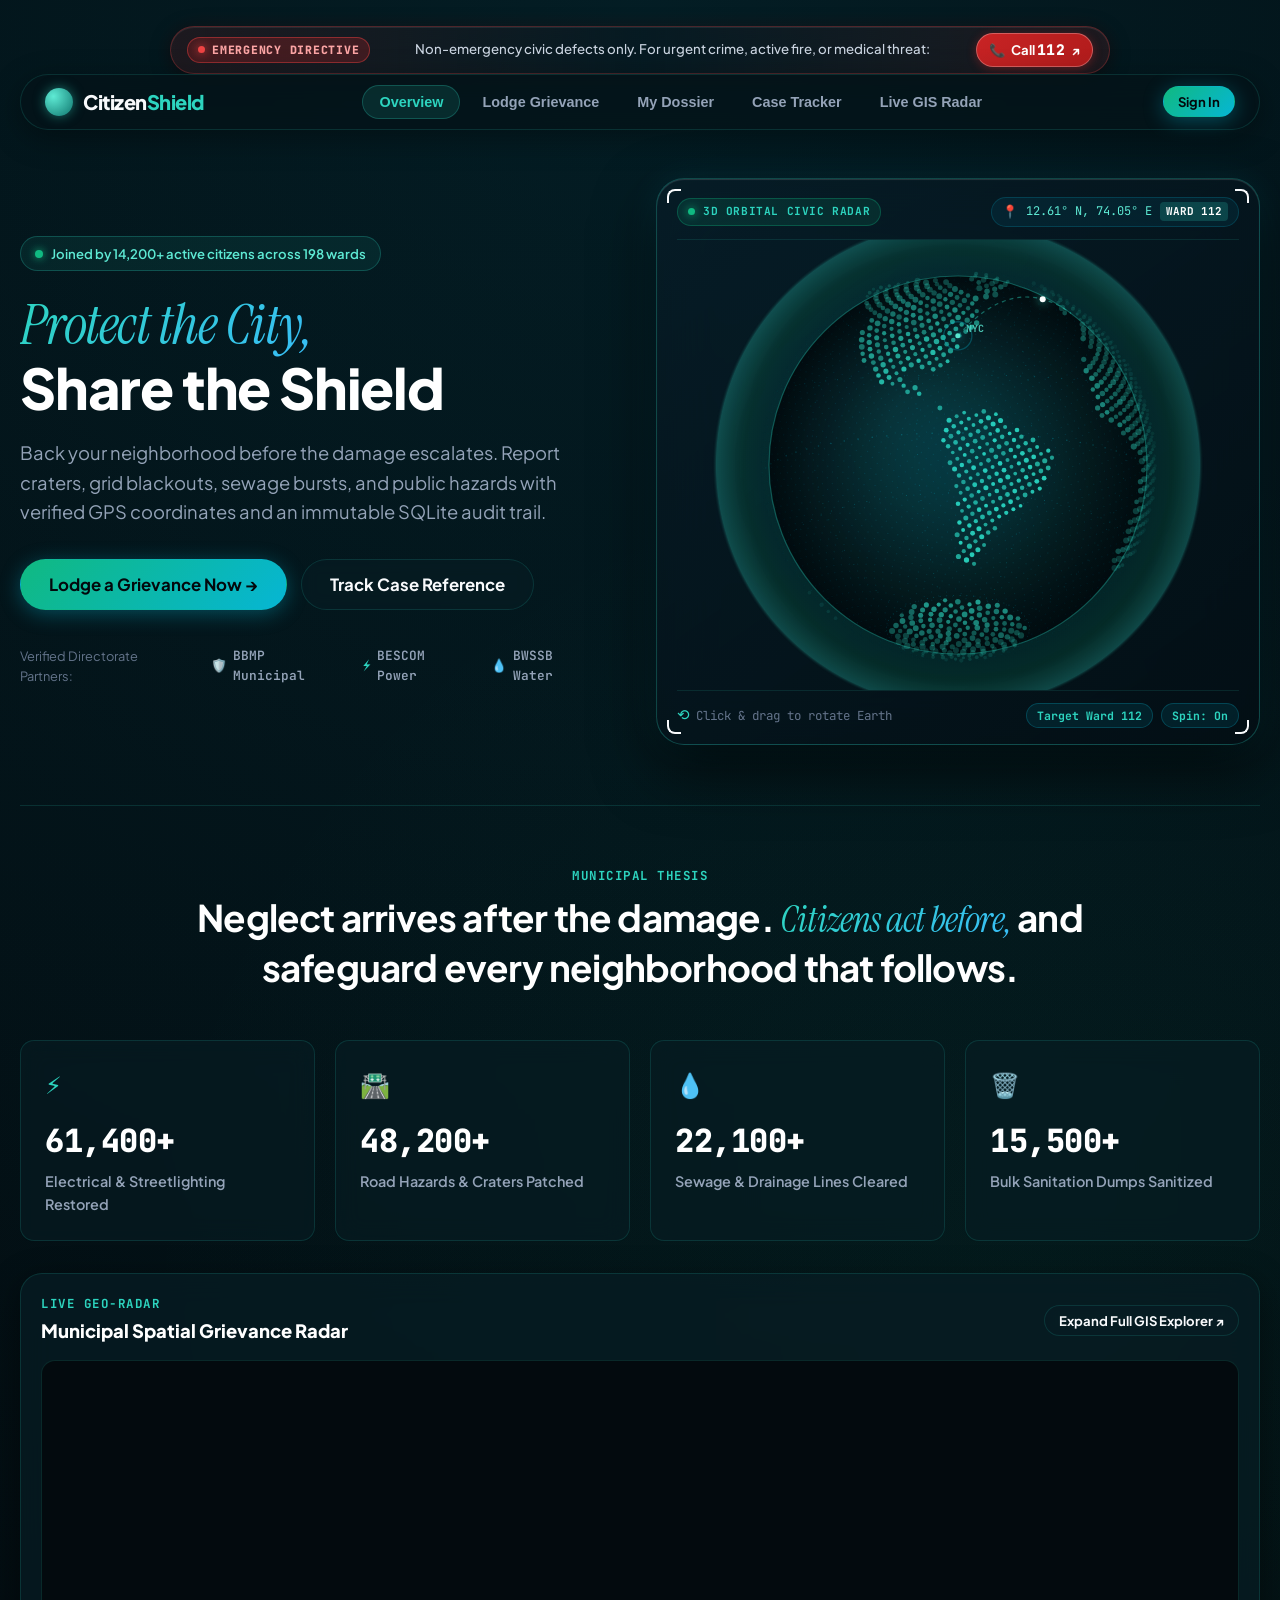
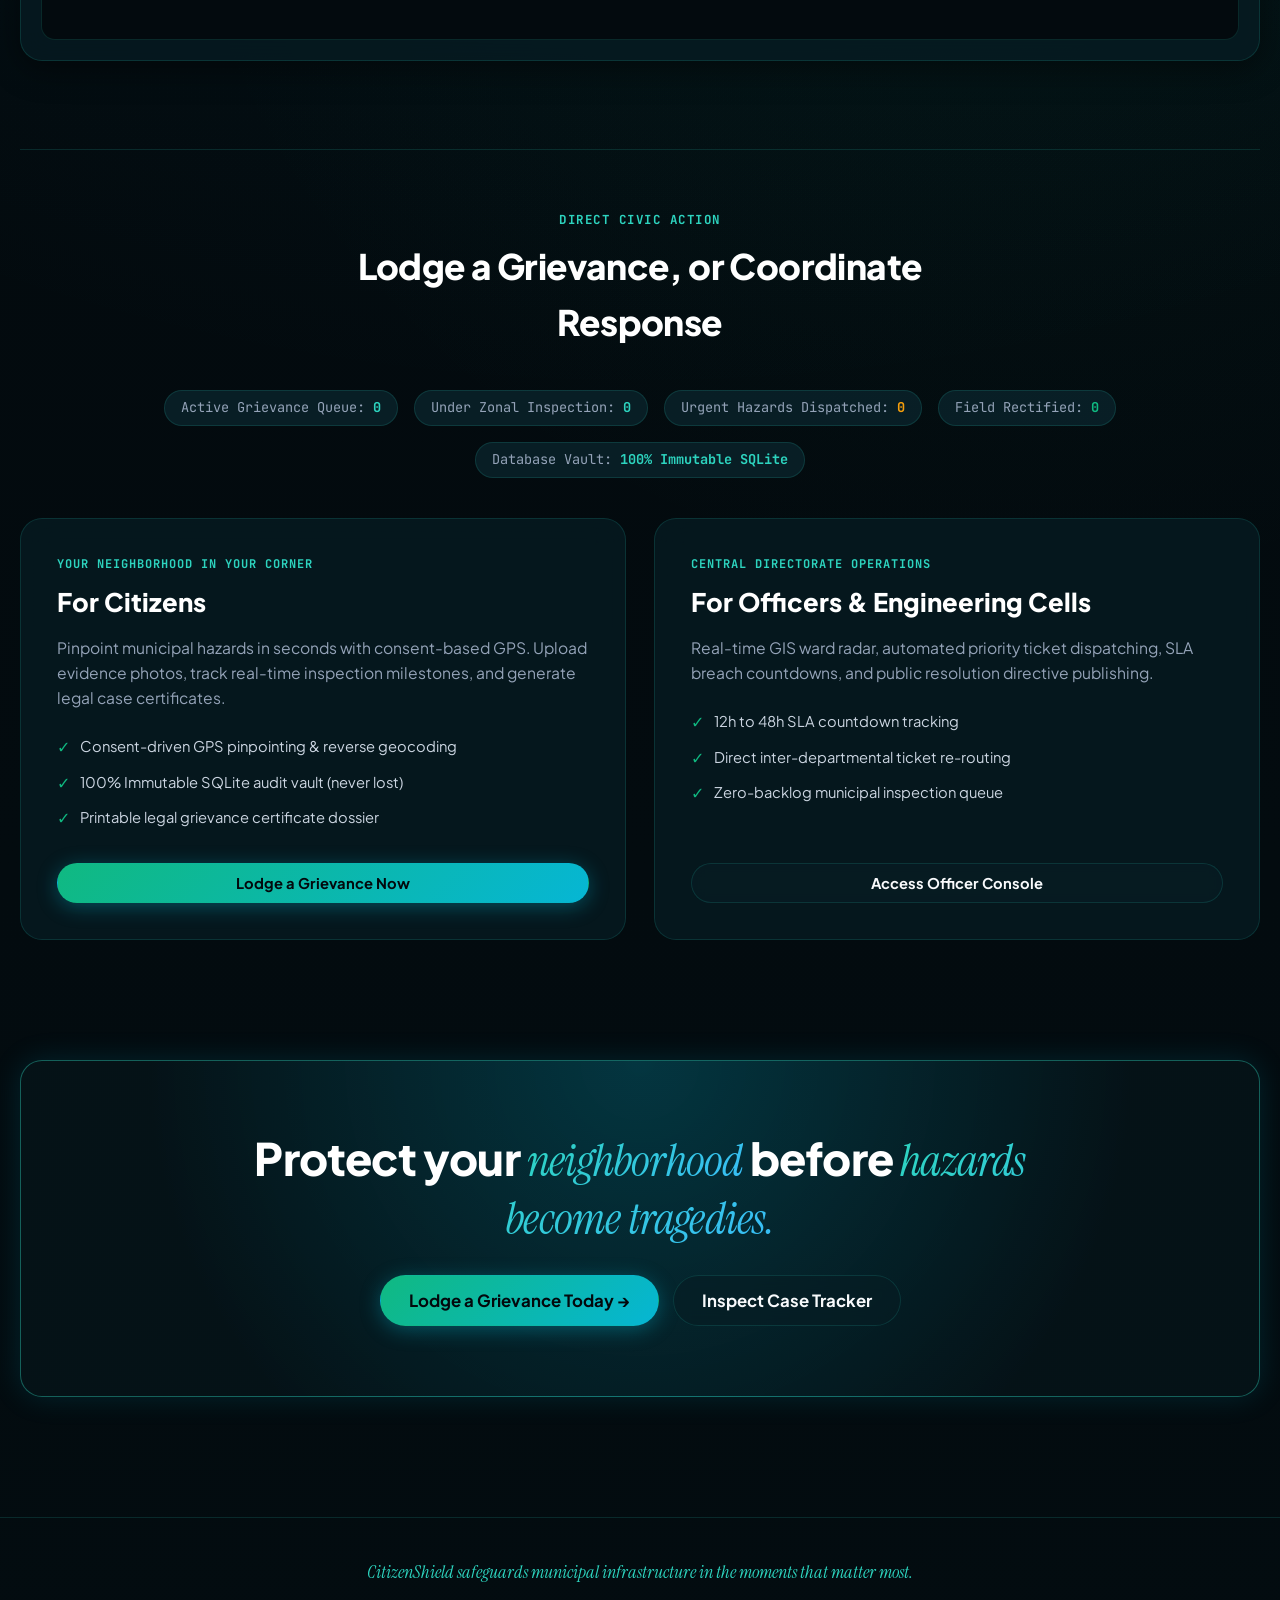
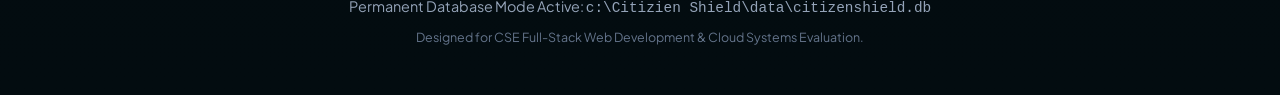
==== commit ae96d1d1: "Configure 198 Bengaluru BBMP Wards exclusively & enable Progressive Web App (PWA) installable app" ====
--- a/index.html
+++ b/index.html
@@ -5,11 +5,20 @@
   <meta name="viewport" content="width=device-width, initial-scale=1.0">
   <title>CitizenShield — Smart Municipal Grievance Redressal & Safety Directorate</title>
 
+  <!-- Progressive Web App (PWA) Manifest & Meta Tags -->
+  <link rel="manifest" href="manifest.json">
+  <meta name="theme-color" content="#10b981">
+  <meta name="mobile-web-app-capable" content="yes">
+  <meta name="apple-mobile-web-app-capable" content="yes">
+  <meta name="apple-mobile-web-app-status-bar-style" content="black-translucent">
+  <meta name="apple-mobile-web-app-title" content="CitizenShield">
+  <link rel="apple-touch-icon" href="/icons/icon-192.png">
+
   <!-- Leaflet CSS for Municipal GIS Map -->
   <link rel="stylesheet" href="https://unpkg.com/leaflet@1.9.4/dist/leaflet.css" integrity="sha256-p4NxAoJBhIIN+hmNHrzRCf9tD/miZyoHS5obTRR9BMY=" crossorigin="">
 
   <link rel="stylesheet" href="style.css">
-  <link rel="icon" href="data:image/svg+xml,<svg xmlns='http://www.w3.org/2000/svg' viewBox='0 0 24 24' fill='%2310b981'><circle cx='12' cy='12' r='10'/></svg>">
+  <link rel="icon" href="/icons/icon-192.png">
 </head>
 <body>
 
@@ -49,6 +58,10 @@
       </nav>
 
       <div class="nav-actions">
+        <!-- PWA Install App Button -->
+        <button class="btn btn-glass btn-sm hidden" id="btn-pwa-install" style="border-color: var(--mint-glow); color: var(--mint-glow); padding: 5px 12px;">
+          📲 Install App
+        </button>
         <div id="user-profile-badge" class="user-session-pill hidden">
           <span id="header-user-name" style="font-weight: 700; color: #ffffff;">Citizen</span>
           <span class="role-tag" id="header-user-role">Citizen</span>
@@ -356,12 +369,12 @@
                 </select>
               </div>
 
-              <!-- Ward (Populated with all 385+ Karnataka Municipal Wards) -->
+              <!-- Ward (Populated exclusively with all 198 Bengaluru BBMP Wards) -->
               <div class="form-group">
-                <label class="form-label" for="lodge-ward">Administrative Ward (Karnataka Municipalities) *</label>
+                <label class="form-label" for="lodge-ward">Administrative Ward (Bengaluru BBMP 198 Wards) *</label>
                 <select id="lodge-ward" class="form-select" required>
-                  <option value="">-- Select Municipality &amp; Ward --</option>
-                  <!-- Dynamically populated from Karnataka Wards Directory -->
+                  <option value="">-- Select Bengaluru BBMP Ward (1 to 198) --</option>
+                  <!-- Dynamically populated with all 198 BBMP wards -->
                 </select>
               </div>
 
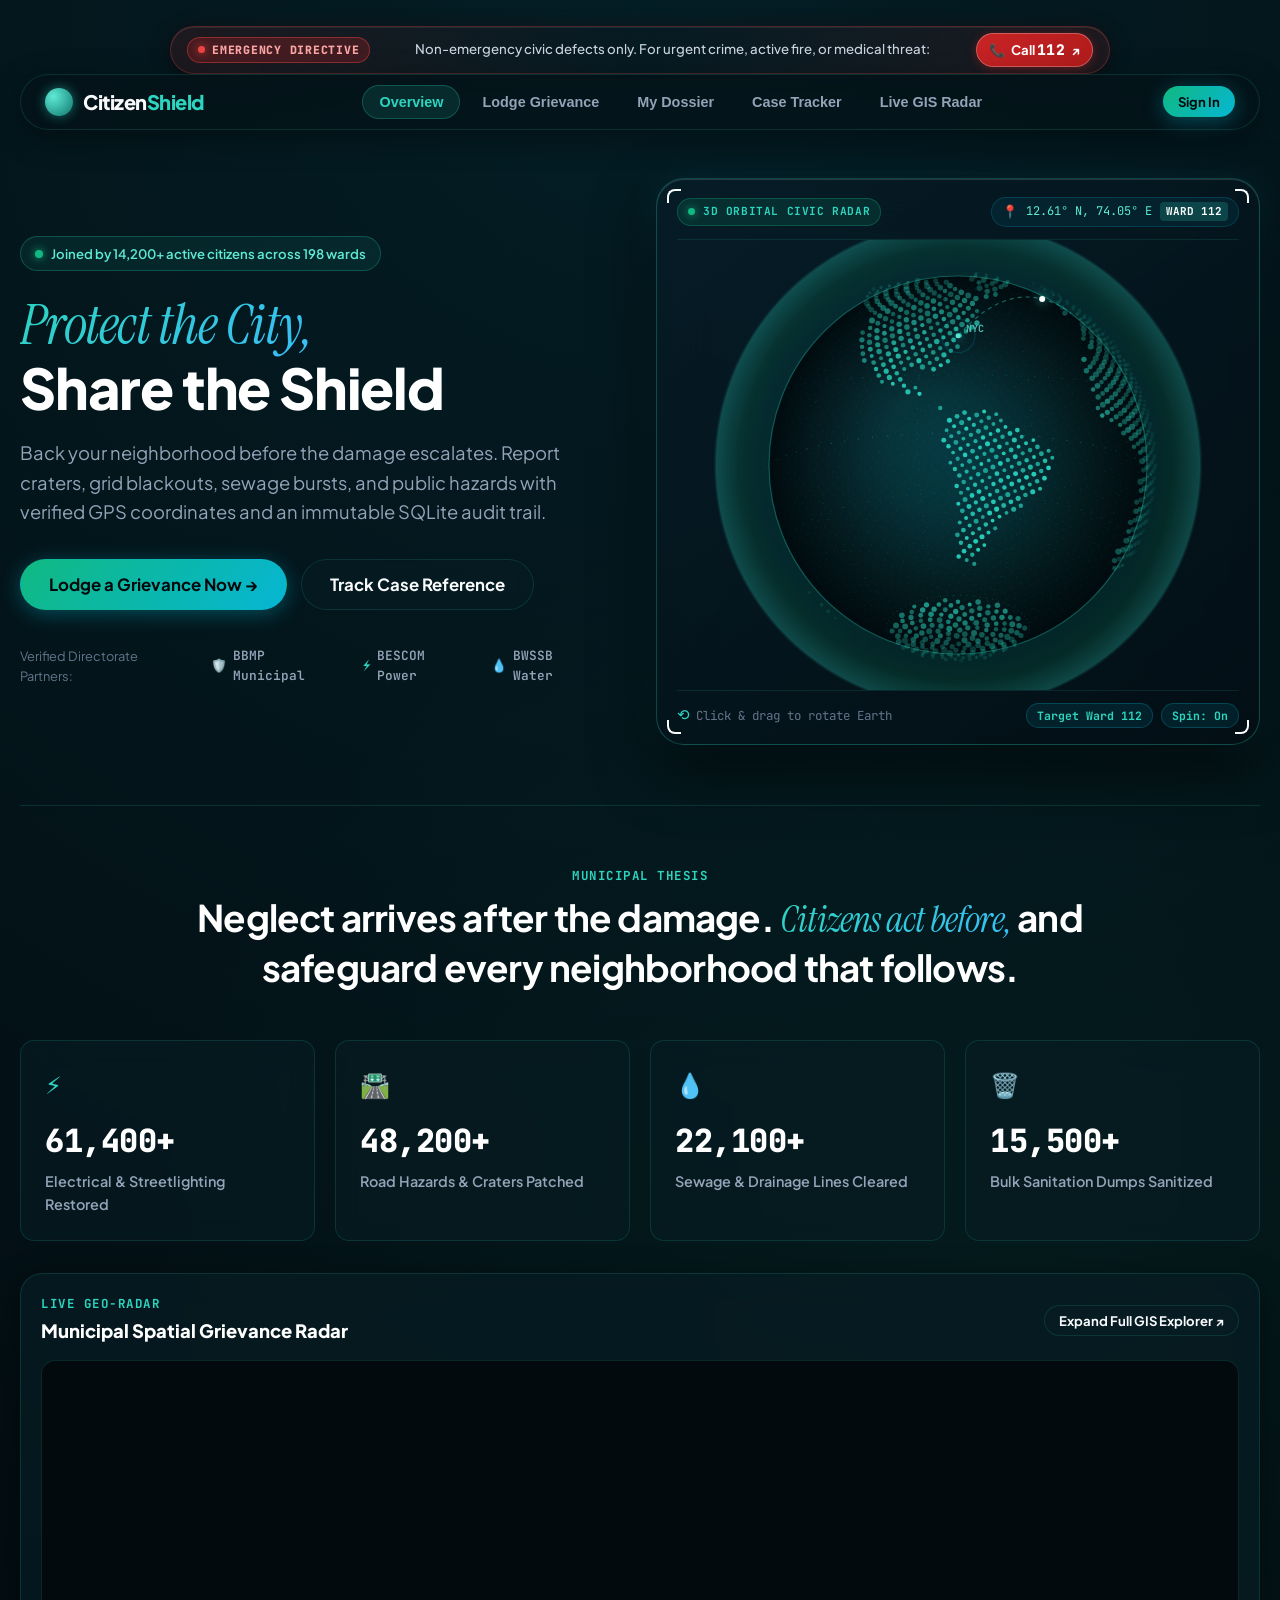
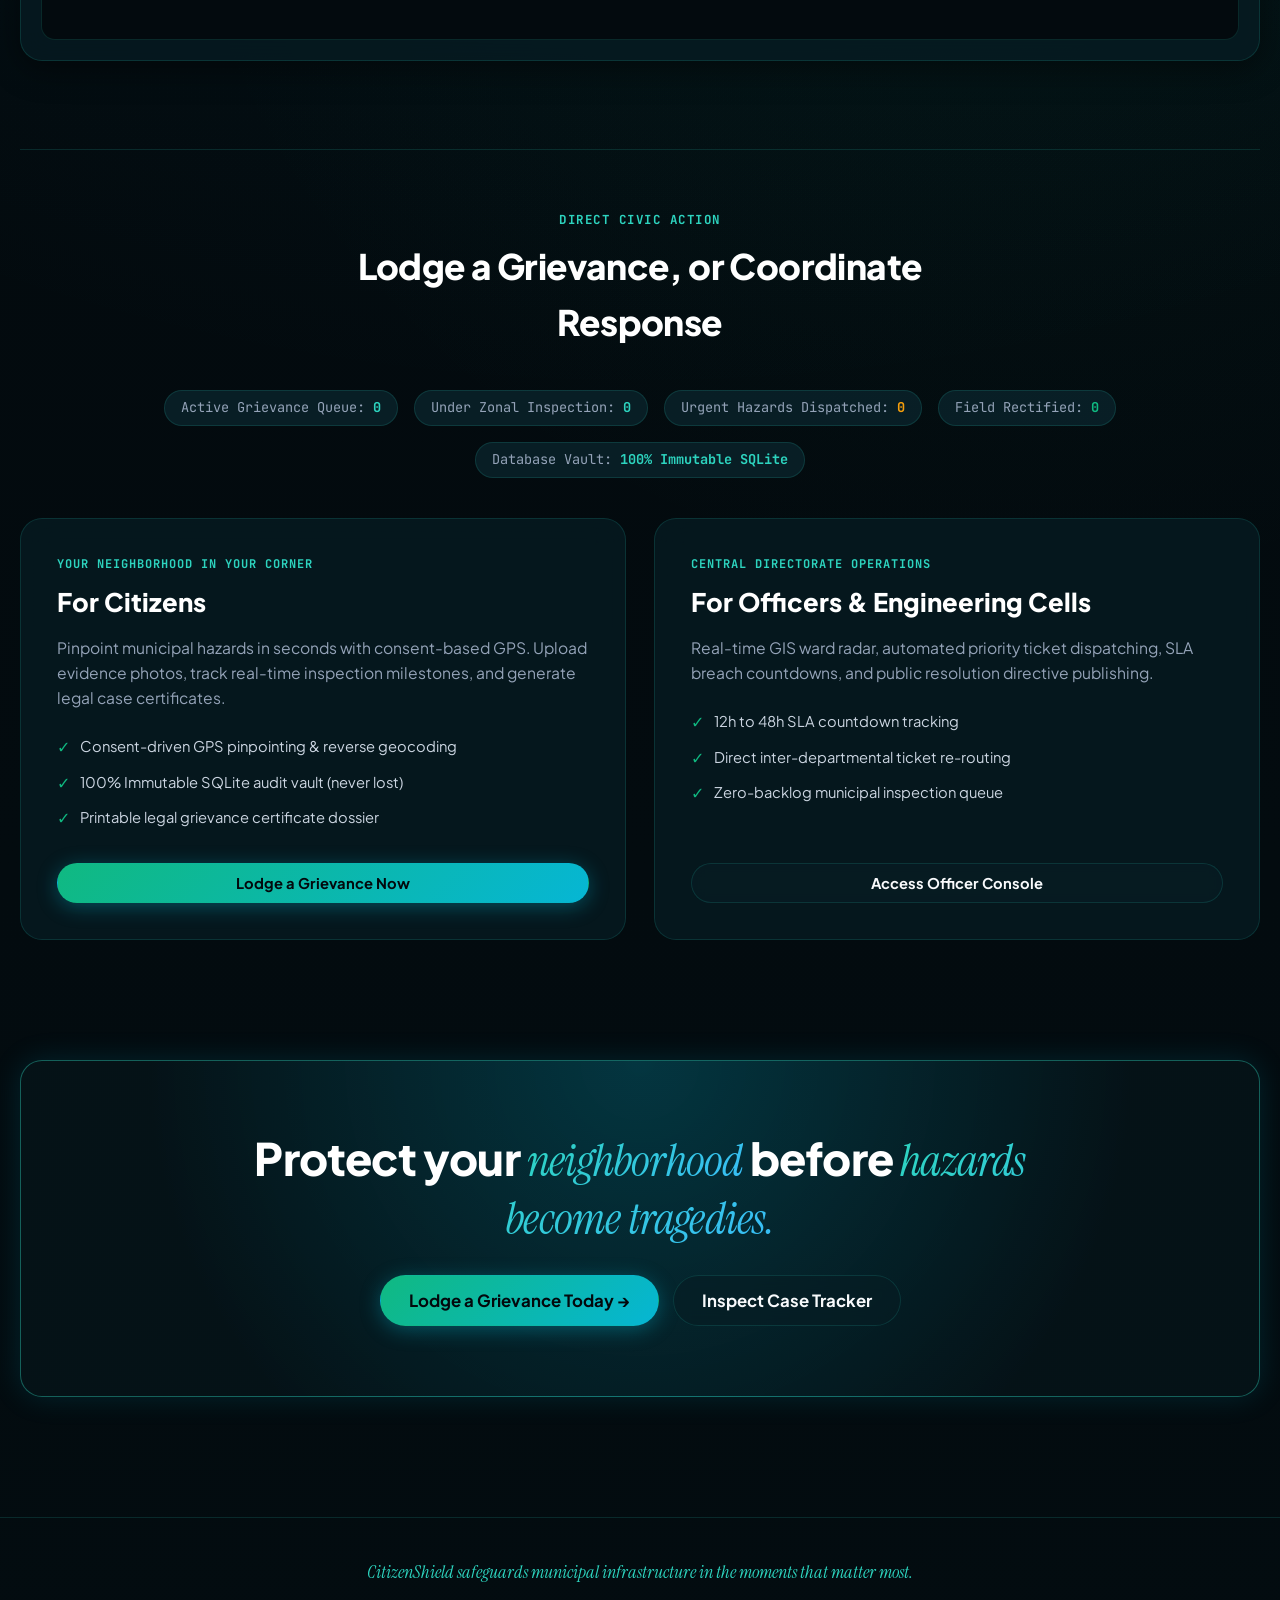
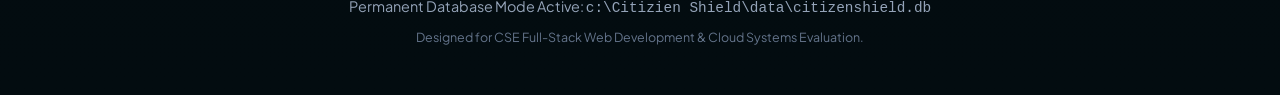
==== commit 987e4da1: "Fix mobile phone GPS location detection with dual accuracy & network fallback, mobile camera trigger" ====
--- a/index.html
+++ b/index.html
@@ -46,7 +46,14 @@
         <span class="brand-name">Citizen<span>Shield</span></span>
       </div>
 
-      <nav aria-label="Main Navigation">
+      <!-- Mobile Hamburger Button -->
+      <button class="mobile-menu-toggle" id="btn-mobile-menu" aria-label="Toggle navigation menu">
+        <span></span>
+        <span></span>
+        <span></span>
+      </button>
+
+      <nav aria-label="Main Navigation" id="main-navigation">
         <ul class="nav-menu-links">
           <li><button class="nav-menu-btn active" data-view-target="view-home">Overview</button></li>
           <li><button class="nav-menu-btn" data-view-target="view-submit">Lodge Grievance</button></li>
--- a/style.css
+++ b/style.css
@@ -1379,6 +1379,29 @@
   font-size: 1.15rem;
 }
 
+/* Mobile Hamburger Toggle Button */
+.mobile-menu-toggle {
+  display: none;
+  background: transparent;
+  border: 1px solid var(--lagoon-border);
+  border-radius: 8px;
+  padding: 8px 10px;
+  cursor: pointer;
+  flex-direction: column;
+  gap: 5px;
+  align-items: center;
+  justify-content: center;
+}
+
+.mobile-menu-toggle span {
+  display: block;
+  width: 22px;
+  height: 2px;
+  background: var(--teal-light);
+  border-radius: 2px;
+  transition: all 0.3s ease;
+}
+
 /* Mobile responsiveness */
 @media (max-width: 900px) {
   .emergency-pill-strip {
@@ -1386,13 +1409,52 @@
     gap: 8px;
     border-radius: 16px;
     padding: 10px 14px;
+    margin: 8px 12px;
   }
   .emergency-text {
     font-size: 0.78rem;
+  }
+  .lagoon-nav {
+    position: relative;
+    padding: 10px 16px;
+    flex-wrap: wrap;
+  }
+  .mobile-menu-toggle {
+    display: flex;
+  }
+  #main-navigation {
+    display: none;
+    width: 100%;
+    order: 10;
+    margin-top: 12px;
+    padding-top: 12px;
+    border-top: 1px solid var(--lagoon-border);
+  }
+  #main-navigation.mobile-open {
+    display: block !important;
+  }
+  .nav-menu-links {
+    display: flex !important;
+    flex-direction: column;
+    width: 100%;
+    gap: 8px;
+  }
+  .nav-menu-btn {
+    width: 100%;
+    justify-content: flex-start;
+    padding: 10px 16px;
   }
   .stipple-hero {
     grid-template-columns: 1fr;
     text-align: center;
+    padding: 20px 0 40px;
+  }
+  .hero-copy h1 {
+    font-size: 2.3rem;
+    letter-spacing: -0.5px;
+  }
+  .hero-copy p {
+    font-size: 0.98rem;
   }
   .hero-copy {
     margin: 0 auto;
@@ -1402,13 +1464,14 @@
   }
   .hero-backers {
     justify-content: center;
+    flex-wrap: wrap;
   }
   .glass-earth-pod {
     margin-top: 20px;
-    padding: 14px;
+    padding: 12px;
   }
   .orb-stage {
-    height: 360px;
+    height: 320px;
   }
   .paths-split {
     grid-template-columns: 1fr;
@@ -1419,7 +1482,8 @@
   .form-group.col-span-2 {
     grid-column: span 1;
   }
-  .nav-menu-links {
-    display: none;
-  }
-}
+  .streams-grid {
+    grid-template-columns: 1fr 1fr;
+    gap: 12px;
+  }
+}
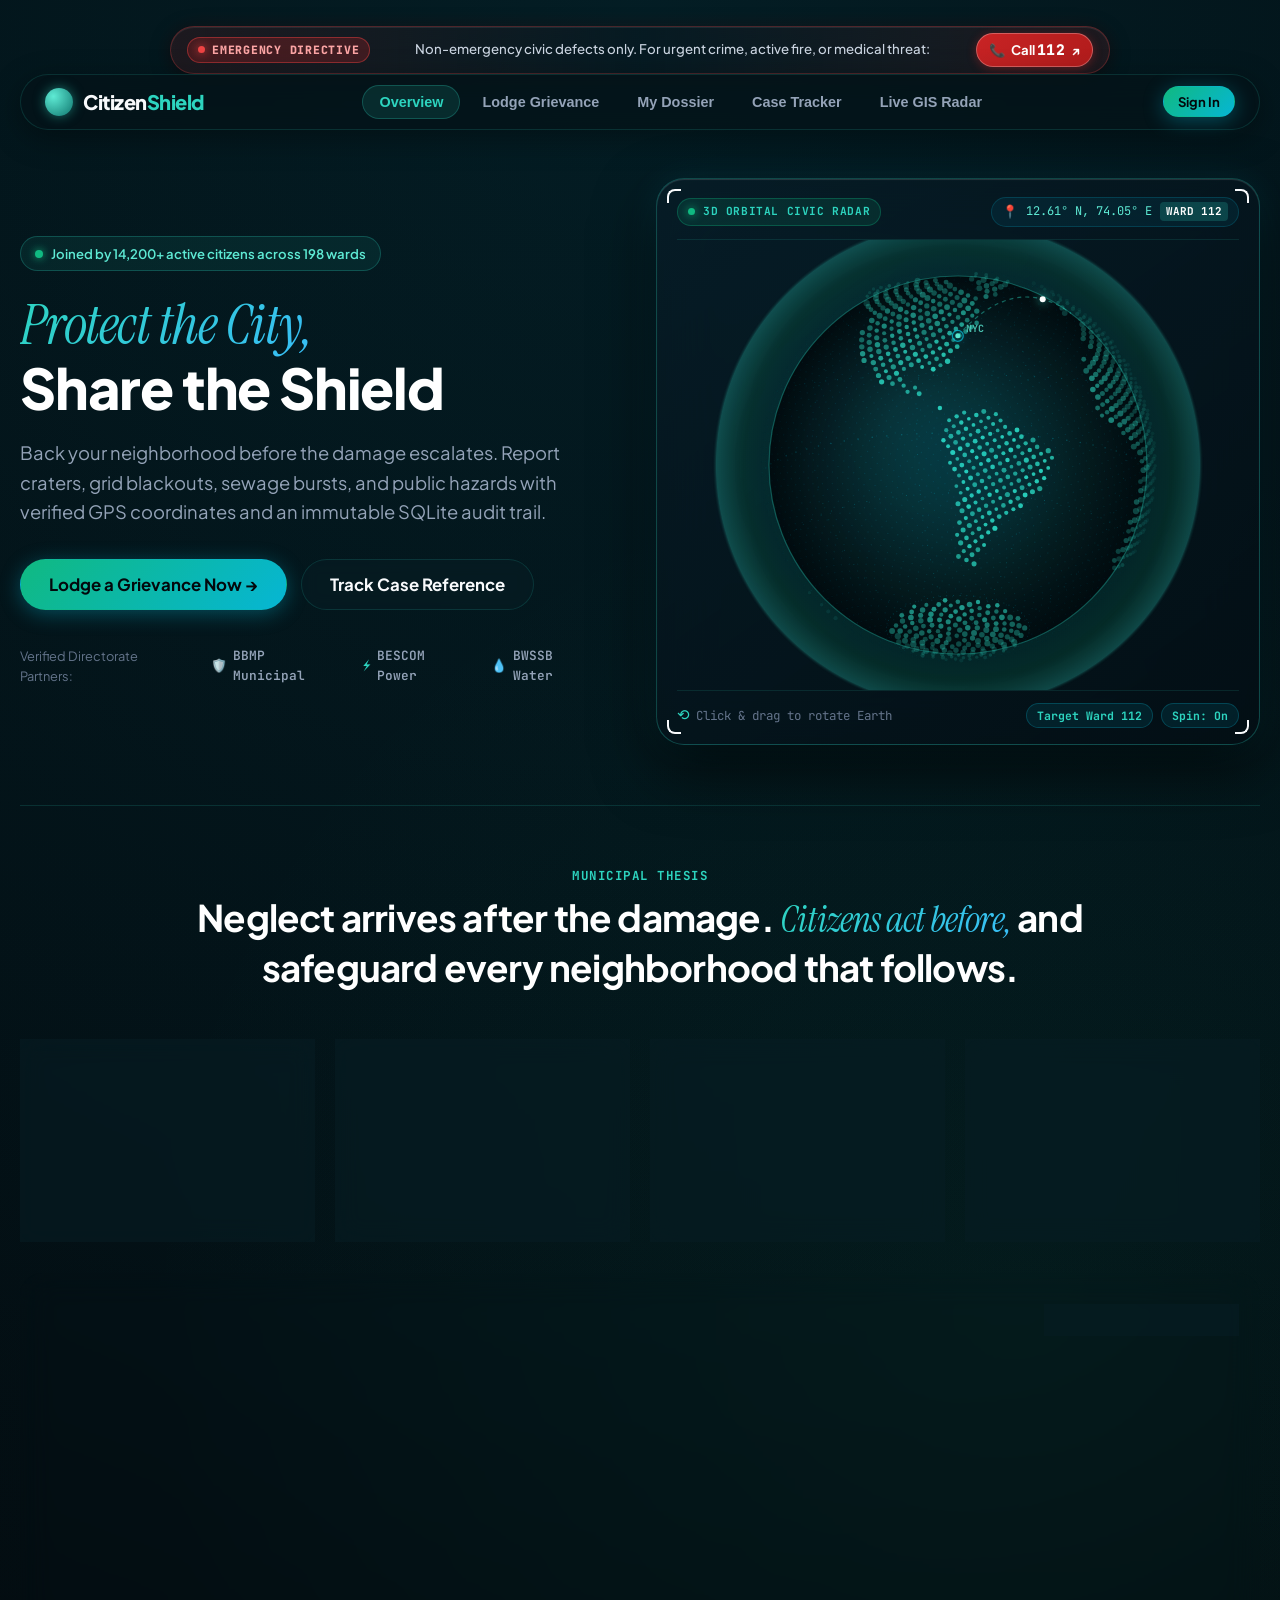
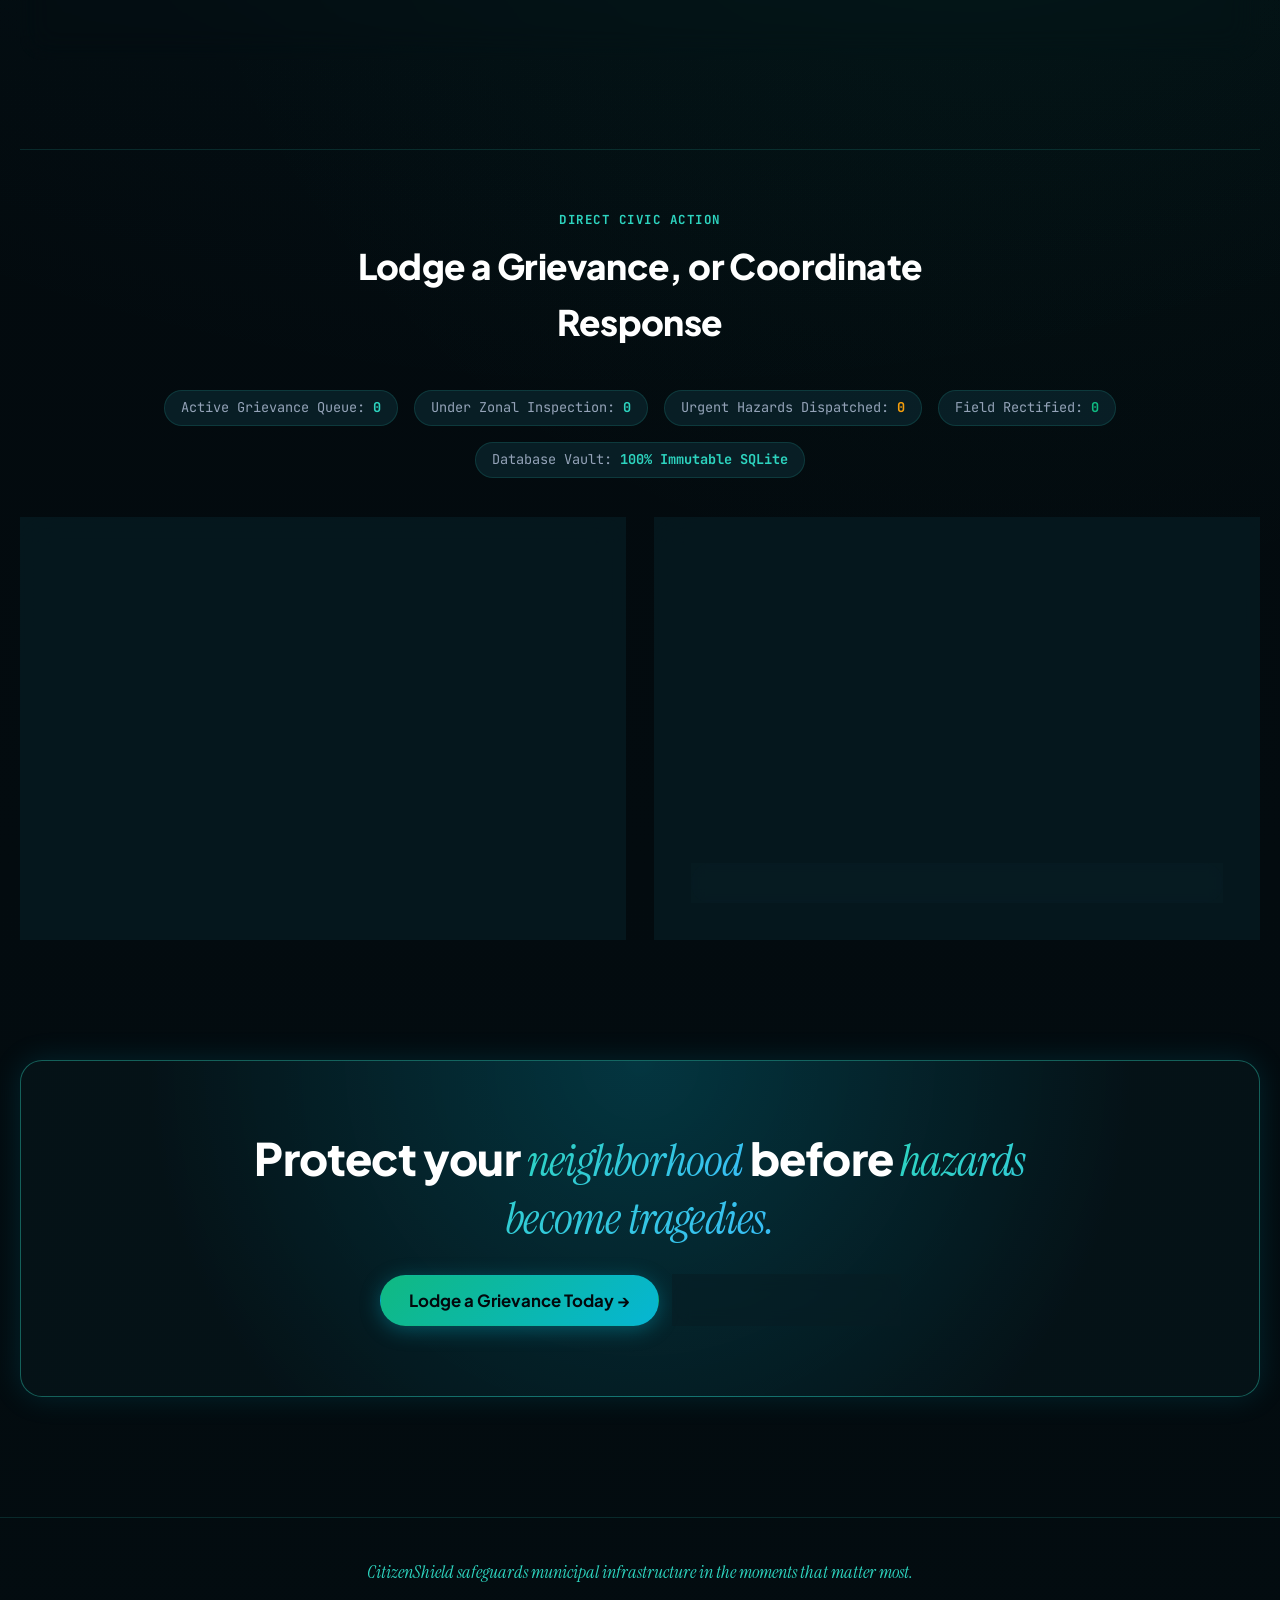
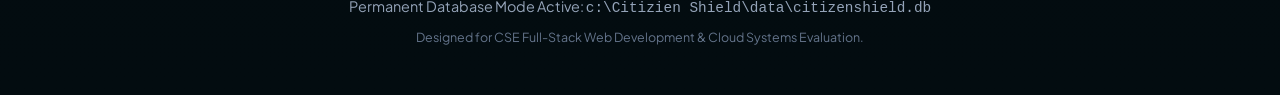
==== commit 3d42617a: "Update application: Map polish, admin resolution workflows, and permanent DB sync" ====
--- a/index.html
+++ b/index.html
@@ -5,20 +5,11 @@
   <meta name="viewport" content="width=device-width, initial-scale=1.0">
   <title>CitizenShield — Smart Municipal Grievance Redressal & Safety Directorate</title>
 
-  <!-- Progressive Web App (PWA) Manifest & Meta Tags -->
-  <link rel="manifest" href="manifest.json">
-  <meta name="theme-color" content="#10b981">
-  <meta name="mobile-web-app-capable" content="yes">
-  <meta name="apple-mobile-web-app-capable" content="yes">
-  <meta name="apple-mobile-web-app-status-bar-style" content="black-translucent">
-  <meta name="apple-mobile-web-app-title" content="CitizenShield">
-  <link rel="apple-touch-icon" href="/icons/icon-192.png">
-
   <!-- Leaflet CSS for Municipal GIS Map -->
   <link rel="stylesheet" href="https://unpkg.com/leaflet@1.9.4/dist/leaflet.css" integrity="sha256-p4NxAoJBhIIN+hmNHrzRCf9tD/miZyoHS5obTRR9BMY=" crossorigin="">
 
   <link rel="stylesheet" href="style.css">
-  <link rel="icon" href="/icons/icon-192.png">
+  <link rel="icon" href="data:image/svg+xml,<svg xmlns='http://www.w3.org/2000/svg' viewBox='0 0 24 24' fill='%2310b981'><circle cx='12' cy='12' r='10'/></svg>">
 </head>
 <body>
 
@@ -46,14 +37,7 @@
         <span class="brand-name">Citizen<span>Shield</span></span>
       </div>
 
-      <!-- Mobile Hamburger Button -->
-      <button class="mobile-menu-toggle" id="btn-mobile-menu" aria-label="Toggle navigation menu">
-        <span></span>
-        <span></span>
-        <span></span>
-      </button>
-
-      <nav aria-label="Main Navigation" id="main-navigation">
+      <nav aria-label="Main Navigation">
         <ul class="nav-menu-links">
           <li><button class="nav-menu-btn active" data-view-target="view-home">Overview</button></li>
           <li><button class="nav-menu-btn" data-view-target="view-submit">Lodge Grievance</button></li>
@@ -65,10 +49,6 @@
       </nav>
 
       <div class="nav-actions">
-        <!-- PWA Install App Button -->
-        <button class="btn btn-glass btn-sm hidden" id="btn-pwa-install" style="border-color: var(--mint-glow); color: var(--mint-glow); padding: 5px 12px;">
-          📲 Install App
-        </button>
         <div id="user-profile-badge" class="user-session-pill hidden">
           <span id="header-user-name" style="font-weight: 700; color: #ffffff;">Citizen</span>
           <span class="role-tag" id="header-user-role">Citizen</span>
@@ -376,12 +356,15 @@
                 </select>
               </div>
 
-              <!-- Ward (Populated exclusively with all 198 Bengaluru BBMP Wards) -->
+              <!-- Ward -->
               <div class="form-group">
-                <label class="form-label" for="lodge-ward">Administrative Ward (Bengaluru BBMP 198 Wards) *</label>
+                <label class="form-label" for="lodge-ward">Administrative Ward *</label>
                 <select id="lodge-ward" class="form-select" required>
-                  <option value="">-- Select Bengaluru BBMP Ward (1 to 198) --</option>
-                  <!-- Dynamically populated with all 198 BBMP wards -->
+                  <option value="Ward 112 - Central Division">Ward 112 - Central Division</option>
+                  <option value="Ward 109 - Commercial Division">Ward 109 - Commercial Division</option>
+                  <option value="Ward 93 - Vasanth Nagar Division">Ward 93 - Vasanth Nagar Division</option>
+                  <option value="Ward 142 - Indiranagar Division">Ward 142 - Indiranagar Division</option>
+                  <option value="Ward 174 - Koramangala Division">Ward 174 - Koramangala Division</option>
                 </select>
               </div>
 
@@ -414,49 +397,14 @@
                 </div>
               </div>
 
-              <!-- Evidence Photo & Live Camera Capture -->
+              <!-- Evidence Photo Upload -->
               <div class="form-group col-span-2">
-                <div style="display: flex; justify-content: space-between; align-items: center; margin-bottom: 8px; flex-wrap: wrap; gap: 8px;">
-                  <label class="form-label" style="margin-bottom: 0;">Evidence Photo Attachment (File Upload or Direct Live Camera) *</label>
-                  <div style="display: flex; gap: 8px;">
-                    <button type="button" class="btn btn-glass btn-sm" id="btn-open-live-cam" style="border-color: var(--teal-light); color: var(--teal-light);">
-                      📷 Launch Live Camera
-                    </button>
-                    <label for="lodge-image" class="btn btn-glass btn-sm" style="cursor: pointer; margin-bottom: 0;">
-                      📁 Choose File
-                    </label>
-                  </div>
-                </div>
-
-                <!-- Hidden Native File Input (supports direct mobile camera via capture) -->
-                <input type="file" id="lodge-image" class="hidden" accept="image/*" capture="environment">
-
-                <!-- Interactive Live Web Camera Pod Viewfinder -->
-                <div id="live-cam-container" class="lagoon-card hidden" style="padding: 16px; margin: 12px 0; background: rgba(3, 14, 20, 0.95); border: 1px solid var(--teal-light); text-align: center;">
-                  <div style="position: relative; display: inline-block; max-width: 100%; border-radius: 12px; overflow: hidden; border: 2px solid rgba(45, 212, 191, 0.4);">
-                    <video id="live-cam-video" autoplay playsinline muted style="width: 100%; max-width: 500px; display: block; border-radius: 10px;"></video>
-                    <canvas id="live-cam-canvas" class="hidden"></canvas>
-                    <div style="position: absolute; top: 10px; left: 10px; background: rgba(220, 38, 38, 0.8); color: #fff; padding: 3px 8px; border-radius: 4px; font-size: 0.75rem; font-family: var(--font-mono); font-weight: 700; display: flex; align-items: center; gap: 5px;">
-                      <span style="width: 7px; height: 7px; border-radius: 50%; background: #fff; animation: pulseBeacon 1s infinite;"></span>
-                      LIVE SENSOR FEED
-                    </div>
-                  </div>
-                  <div style="margin-top: 14px; display: flex; justify-content: center; gap: 12px;">
-                    <button type="button" class="btn btn-lagoon btn-sm" id="btn-snap-photo">📸 Capture Snapshot</button>
-                    <button type="button" class="btn btn-glass btn-sm" id="btn-close-live-cam">Close Camera</button>
-                  </div>
-                </div>
-
-                <!-- Photo Preview Box -->
-                <div id="lodge-img-preview-box" class="hidden" style="margin-top: 12px; display: flex; align-items: center; gap: 14px; background: rgba(8, 29, 36, 0.6); padding: 12px 16px; border-radius: var(--radius-sm); border: 1px solid var(--lagoon-border);">
-                  <img id="lodge-img-preview" src="" alt="Evidence preview" style="max-height: 140px; max-width: 180px; object-fit: cover; border-radius: var(--radius-sm); border: 1px solid var(--teal-light);">
-                  <div>
-                    <div style="font-weight: 700; color: #ffffff; font-size: 0.9rem;" id="preview-file-name">Evidence Snapshot Attached</div>
-                    <div style="font-size: 0.78rem; color: var(--aqua-foam); margin-top: 4px;" id="preview-file-status">Ready for permanent cryptographic storage in municipal vault</div>
-                    <button type="button" class="btn btn-glass btn-sm" id="btn-remove-photo" style="margin-top: 8px; color: #fca5a5; border-color: rgba(239, 68, 68, 0.3);">✕ Remove Photo</button>
-                  </div>
-                </div>
-                <div class="form-hint" style="margin-top: 6px;">Supported formats: JPEG, PNG, WebP or direct camera capture. Max: 10 MB.</div>
+                <label class="form-label" for="lodge-image">Evidence Photo Attachment (Optional)</label>
+                <input type="file" id="lodge-image" class="form-input" accept="image/jpeg,image/png,image/webp">
+                <div class="form-hint">Maximum image size: 10 MB. Stored permanently in the uploads vault.</div>
+                <div id="lodge-img-preview-box" class="hidden" style="margin-top: 10px;">
+                  <img id="lodge-img-preview" src="" alt="Evidence preview" style="max-height: 180px; border-radius: var(--radius-sm); border: 1px solid var(--lagoon-border);">
+                </div>
               </div>
             </div>
 
--- a/style.css
+++ b/style.css
@@ -1379,29 +1379,6 @@
   font-size: 1.15rem;
 }
 
-/* Mobile Hamburger Toggle Button */
-.mobile-menu-toggle {
-  display: none;
-  background: transparent;
-  border: 1px solid var(--lagoon-border);
-  border-radius: 8px;
-  padding: 8px 10px;
-  cursor: pointer;
-  flex-direction: column;
-  gap: 5px;
-  align-items: center;
-  justify-content: center;
-}
-
-.mobile-menu-toggle span {
-  display: block;
-  width: 22px;
-  height: 2px;
-  background: var(--teal-light);
-  border-radius: 2px;
-  transition: all 0.3s ease;
-}
-
 /* Mobile responsiveness */
 @media (max-width: 900px) {
   .emergency-pill-strip {
@@ -1409,52 +1386,13 @@
     gap: 8px;
     border-radius: 16px;
     padding: 10px 14px;
-    margin: 8px 12px;
   }
   .emergency-text {
     font-size: 0.78rem;
   }
-  .lagoon-nav {
-    position: relative;
-    padding: 10px 16px;
-    flex-wrap: wrap;
-  }
-  .mobile-menu-toggle {
-    display: flex;
-  }
-  #main-navigation {
-    display: none;
-    width: 100%;
-    order: 10;
-    margin-top: 12px;
-    padding-top: 12px;
-    border-top: 1px solid var(--lagoon-border);
-  }
-  #main-navigation.mobile-open {
-    display: block !important;
-  }
-  .nav-menu-links {
-    display: flex !important;
-    flex-direction: column;
-    width: 100%;
-    gap: 8px;
-  }
-  .nav-menu-btn {
-    width: 100%;
-    justify-content: flex-start;
-    padding: 10px 16px;
-  }
   .stipple-hero {
     grid-template-columns: 1fr;
     text-align: center;
-    padding: 20px 0 40px;
-  }
-  .hero-copy h1 {
-    font-size: 2.3rem;
-    letter-spacing: -0.5px;
-  }
-  .hero-copy p {
-    font-size: 0.98rem;
   }
   .hero-copy {
     margin: 0 auto;
@@ -1464,14 +1402,13 @@
   }
   .hero-backers {
     justify-content: center;
-    flex-wrap: wrap;
   }
   .glass-earth-pod {
     margin-top: 20px;
-    padding: 12px;
+    padding: 14px;
   }
   .orb-stage {
-    height: 320px;
+    height: 360px;
   }
   .paths-split {
     grid-template-columns: 1fr;
@@ -1482,8 +1419,7 @@
   .form-group.col-span-2 {
     grid-column: span 1;
   }
-  .streams-grid {
-    grid-template-columns: 1fr 1fr;
-    gap: 12px;
+  .nav-menu-links {
+    display: none;
   }
 }
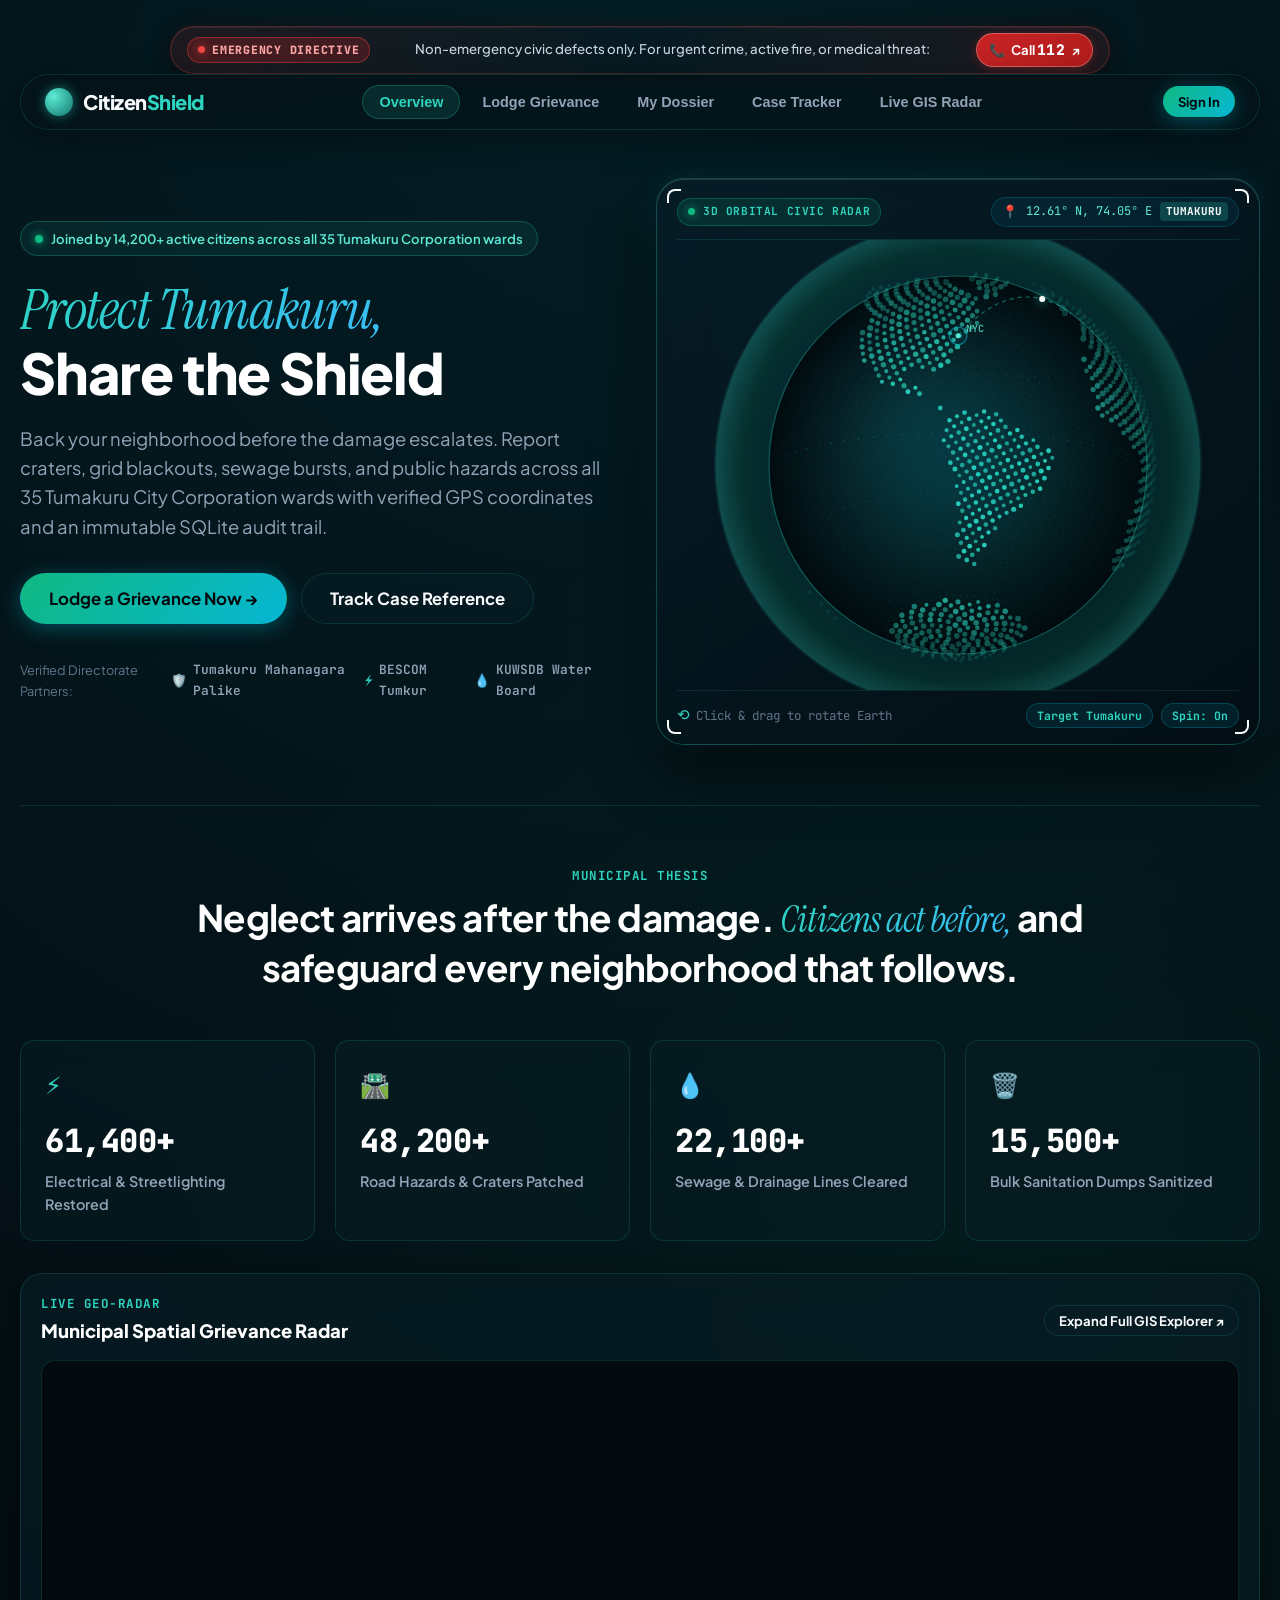
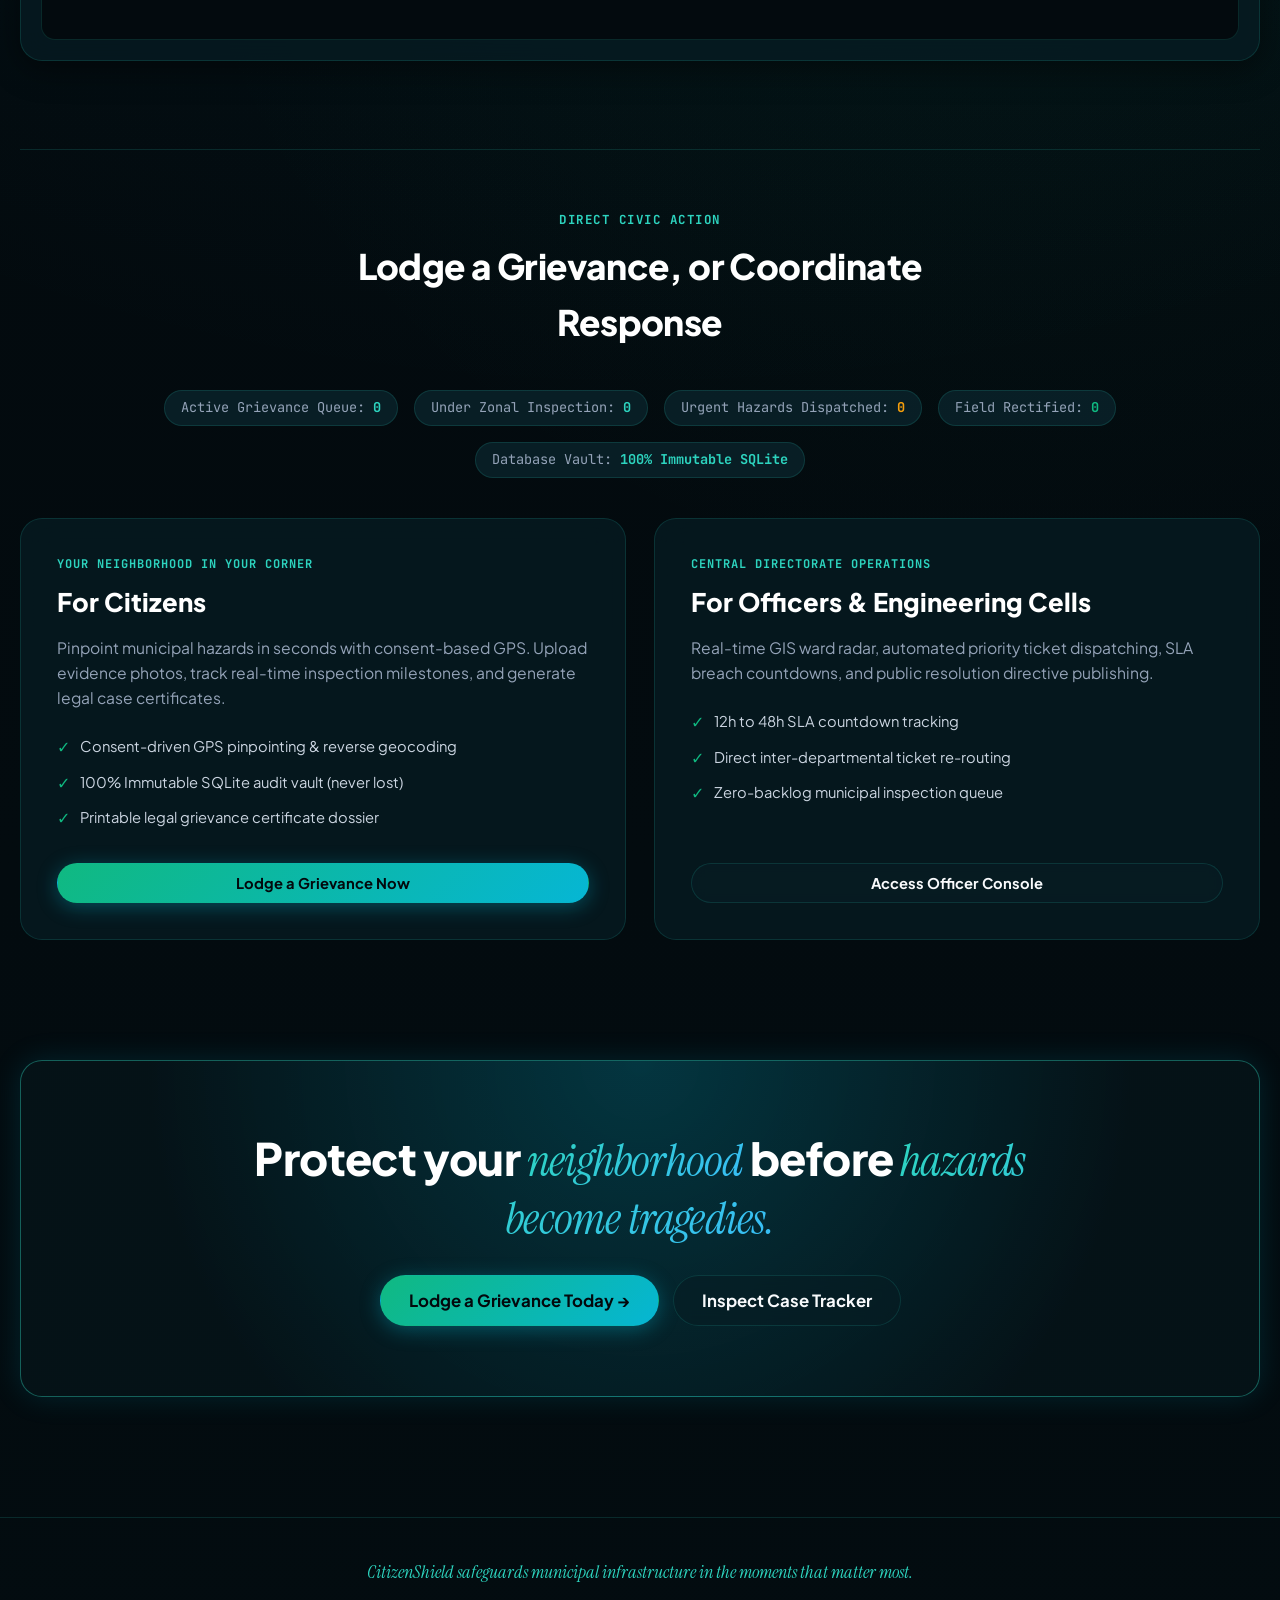
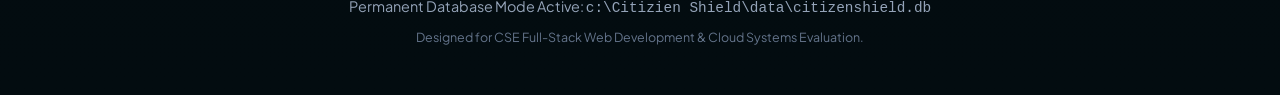
==== commit 7e8b973f: "Add all 35 Tumakuru City Corporation wards and center GIS maps on Tumakuru" ====
--- a/index.html
+++ b/index.html
@@ -72,12 +72,12 @@
         <div class="hero-copy">
           <div class="social-pill">
             <span class="social-dot"></span>
-            <span>Joined by 14,200+ active citizens across 198 wards</span>
-          </div>
-
-          <h1><em>Protect the City,</em><br>Share the Shield</h1>
-
-          <p>Back your neighborhood before the damage escalates. Report craters, grid blackouts, sewage bursts, and public hazards with verified GPS coordinates and an immutable SQLite audit trail.</p>
+            <span>Joined by 14,200+ active citizens across all 35 Tumakuru Corporation wards</span>
+          </div>
+
+          <h1><em>Protect Tumakuru,</em><br>Share the Shield</h1>
+
+          <p>Back your neighborhood before the damage escalates. Report craters, grid blackouts, sewage bursts, and public hazards across all 35 Tumakuru City Corporation wards with verified GPS coordinates and an immutable SQLite audit trail.</p>
 
           <div class="hero-buttons">
             <button class="btn btn-lagoon btn-lg" data-view-target="view-submit">Lodge a Grievance Now →</button>
@@ -86,9 +86,9 @@
 
           <div class="hero-backers">
             <span>Verified Directorate Partners:</span>
-            <div class="backer-badge"><span class="backer-mark">🛡️</span> BBMP Municipal</div>
-            <div class="backer-badge"><span class="backer-mark">⚡</span> BESCOM Power</div>
-            <div class="backer-badge"><span class="backer-mark">💧</span> BWSSB Water</div>
+            <div class="backer-badge"><span class="backer-mark">🛡️</span> Tumakuru Mahanagara Palike</div>
+            <div class="backer-badge"><span class="backer-mark">⚡</span> BESCOM Tumkur</div>
+            <div class="backer-badge"><span class="backer-mark">💧</span> KUWSDB Water Board</div>
           </div>
         </div>
 
@@ -108,8 +108,8 @@
             </div>
             <div class="pod-telemetry-readout">
               <span class="telemetry-pin">📍</span>
-              <span id="pod-live-coords">12.9716° N, 77.5946° E</span>
-              <span class="ward-tag">WARD 112</span>
+              <span id="pod-live-coords">13.3414° N, 77.1022° E</span>
+              <span class="ward-tag">TUMAKURU</span>
             </div>
           </div>
 
@@ -126,7 +126,7 @@
               <span>Click &amp; drag to rotate Earth</span>
             </div>
             <div class="pod-actions">
-              <button type="button" class="pod-ctrl-btn" id="btn-focus-ward" title="Center on Ward 112 / India">Target Ward 112</button>
+              <button type="button" class="pod-ctrl-btn" id="btn-focus-ward" title="Center on Tumakuru City / India">Target Tumakuru</button>
               <button type="button" class="pod-ctrl-btn" id="btn-toggle-spin" title="Pause or Resume Auto-Rotation">Spin: On</button>
             </div>
           </div>
@@ -358,13 +358,44 @@
 
               <!-- Ward -->
               <div class="form-group">
-                <label class="form-label" for="lodge-ward">Administrative Ward *</label>
+                <label class="form-label" for="lodge-ward">Administrative Ward (Tumakuru City Corporation) *</label>
                 <select id="lodge-ward" class="form-select" required>
-                  <option value="Ward 112 - Central Division">Ward 112 - Central Division</option>
-                  <option value="Ward 109 - Commercial Division">Ward 109 - Commercial Division</option>
-                  <option value="Ward 93 - Vasanth Nagar Division">Ward 93 - Vasanth Nagar Division</option>
-                  <option value="Ward 142 - Indiranagar Division">Ward 142 - Indiranagar Division</option>
-                  <option value="Ward 174 - Koramangala Division">Ward 174 - Koramangala Division</option>
+                  <option value="" disabled selected>-- Select Tumakuru Corporation Ward --</option>
+                  <option value="Ward 1 - Antharasanahalli / Sira Road North">Ward 1 - Antharasanahalli / Sira Road North</option>
+                  <option value="Ward 2 - Maralenahalli / Sira Gate Outer">Ward 2 - Maralenahalli / Sira Gate Outer</option>
+                  <option value="Ward 3 - Belagumba / Puttashamayyanapalya">Ward 3 - Belagumba / Puttashamayyanapalya</option>
+                  <option value="Ward 4 - Dibbur / Shani Mahatma Temple Road">Ward 4 - Dibbur / Shani Mahatma Temple Road</option>
+                  <option value="Ward 5 - Bheemasandra / Kuvempu Nagar">Ward 5 - Bheemasandra / Kuvempu Nagar</option>
+                  <option value="Ward 6 - Heggere / Ring Road West">Ward 6 - Heggere / Ring Road West</option>
+                  <option value="Ward 7 - Melekote / Sadashivanagar Extension">Ward 7 - Melekote / Sadashivanagar Extension</option>
+                  <option value="Ward 8 - Batawadi (North) / Bengaluru Highway">Ward 8 - Batawadi (North) / Bengaluru Highway</option>
+                  <option value="Ward 9 - Batawadi (South) / Mahalakshminagar">Ward 9 - Batawadi (South) / Mahalakshminagar</option>
+                  <option value="Ward 10 - Kyatsandra / Siddaganga Math Gateway">Ward 10 - Kyatsandra / Siddaganga Math Gateway</option>
+                  <option value="Ward 11 - Mandipet / Town Hall Commercial Core">Ward 11 - Mandipet / Town Hall Commercial Core</option>
+                  <option value="Ward 12 - Chickpet / Old Market Road">Ward 12 - Chickpet / Old Market Road</option>
+                  <option value="Ward 13 - Ashok Nagar / MG Road Corridor">Ward 13 - Ashok Nagar / MG Road Corridor</option>
+                  <option value="Ward 14 - Gandhi Nagar / CSI Layout">Ward 14 - Gandhi Nagar / CSI Layout</option>
+                  <option value="Ward 15 - Vinayaka Nagar / Barline Road">Ward 15 - Vinayaka Nagar / Barline Road</option>
+                  <option value="Ward 16 - Jayanagar (East) / Someshwara Extension">Ward 16 - Jayanagar (East) / Someshwara Extension</option>
+                  <option value="Ward 17 - Jayanagar (West) / TUDA Layout">Ward 17 - Jayanagar (West) / TUDA Layout</option>
+                  <option value="Ward 18 - SIT College Campus / SIT Extension">Ward 18 - SIT College Campus / SIT Extension</option>
+                  <option value="Ward 19 - Vidyanagar / Siddaganga Extension">Ward 19 - Vidyanagar / Siddaganga Extension</option>
+                  <option value="Ward 20 - SS Puram (Main) / 1st-5th Cross">Ward 20 - SS Puram (Main) / 1st-5th Cross</option>
+                  <option value="Ward 21 - SS Puram (South) / Basaveshwara Road">Ward 21 - SS Puram (South) / Basaveshwara Road</option>
+                  <option value="Ward 22 - Upparhalli / Maruthi Nagar">Ward 22 - Upparhalli / Maruthi Nagar</option>
+                  <option value="Ward 23 - Gubbi Gate Market / Railway Station Corridor">Ward 23 - Gubbi Gate Market / Railway Station Corridor</option>
+                  <option value="Ward 24 - Shanthinagar / Bheemanagar">Ward 24 - Shanthinagar / Bheemanagar</option>
+                  <option value="Ward 25 - Hanumanthapura / Gangothri Nagar">Ward 25 - Hanumanthapura / Gangothri Nagar</option>
+                  <option value="Ward 26 - Amanikere Lake Promenade / Garden Road">Ward 26 - Amanikere Lake Promenade / Garden Road</option>
+                  <option value="Ward 27 - Sridevi Nagar / Lingapura Corridor">Ward 27 - Sridevi Nagar / Lingapura Corridor</option>
+                  <option value="Ward 28 - Saraswathipuram / University Road">Ward 28 - Saraswathipuram / University Road</option>
+                  <option value="Ward 29 - Gokula Extension / Channabasaveshwara Nagar">Ward 29 - Gokula Extension / Channabasaveshwara Nagar</option>
+                  <option value="Ward 30 - Sathyamangala / Industrial Bypass">Ward 30 - Sathyamangala / Industrial Bypass</option>
+                  <option value="Ward 31 - Shettihalli / Bypass Ring Road">Ward 31 - Shettihalli / Bypass Ring Road</option>
+                  <option value="Ward 32 - Devarayapatna / Kunigal Road">Ward 32 - Devarayapatna / Kunigal Road</option>
+                  <option value="Ward 33 - Kothitopu / Gollarahatti">Ward 33 - Kothitopu / Gollarahatti</option>
+                  <option value="Ward 34 - Manjunathaswamy Layout / Gulur Cross">Ward 34 - Manjunathaswamy Layout / Gulur Cross</option>
+                  <option value="Ward 35 - Obalapura / Ring Road South Junction">Ward 35 - Obalapura / Ring Road South Junction</option>
                 </select>
               </div>
 
@@ -393,7 +424,7 @@
                 <label class="form-label">Interactive GIS Pinpoint (Click map to position marker)</label>
                 <div class="gis-map-frame gis-map-sm" id="report-gis-map"></div>
                 <div id="coords-readout" style="font-family: var(--font-mono); font-size: 0.78rem; color: var(--teal-light); margin-top: 6px;">
-                  Coordinates: Lat 12.971600, Lng 77.594600 (Central Municipal Datum)
+                  Coordinates: Lat 13.341400, Lng 77.102200 (Tumakuru City Corporation Datum)
                 </div>
               </div>
 
@@ -651,6 +682,45 @@
               <option value="Public Infrastructure">Public Infrastructure</option>
               <option value="Public Safety">Public Safety</option>
             </select>
+
+            <select id="adm-filter-ward" class="form-select" style="width: auto; padding: 8px 12px; font-size: 0.85rem;">
+              <option value="ALL">All 35 Tumakuru Wards</option>
+              <option value="Ward 1">Ward 1 - Antharasanahalli</option>
+              <option value="Ward 2">Ward 2 - Maralenahalli</option>
+              <option value="Ward 3">Ward 3 - Belagumba</option>
+              <option value="Ward 4">Ward 4 - Dibbur</option>
+              <option value="Ward 5">Ward 5 - Bheemasandra</option>
+              <option value="Ward 6">Ward 6 - Heggere</option>
+              <option value="Ward 7">Ward 7 - Melekote</option>
+              <option value="Ward 8">Ward 8 - Batawadi North</option>
+              <option value="Ward 9">Ward 9 - Batawadi South</option>
+              <option value="Ward 10">Ward 10 - Kyatsandra</option>
+              <option value="Ward 11">Ward 11 - Mandipet</option>
+              <option value="Ward 12">Ward 12 - Chickpet</option>
+              <option value="Ward 13">Ward 13 - Ashok Nagar</option>
+              <option value="Ward 14">Ward 14 - Gandhi Nagar</option>
+              <option value="Ward 15">Ward 15 - Vinayaka Nagar</option>
+              <option value="Ward 16">Ward 16 - Jayanagar East</option>
+              <option value="Ward 17">Ward 17 - Jayanagar West</option>
+              <option value="Ward 18">Ward 18 - SIT College Campus</option>
+              <option value="Ward 19">Ward 19 - Vidyanagar</option>
+              <option value="Ward 20">Ward 20 - SS Puram Main</option>
+              <option value="Ward 21">Ward 21 - SS Puram South</option>
+              <option value="Ward 22">Ward 22 - Upparhalli</option>
+              <option value="Ward 23">Ward 23 - Gubbi Gate Market</option>
+              <option value="Ward 24">Ward 24 - Shanthinagar</option>
+              <option value="Ward 25">Ward 25 - Hanumanthapura</option>
+              <option value="Ward 26">Ward 26 - Amanikere Lake</option>
+              <option value="Ward 27">Ward 27 - Sridevi Nagar</option>
+              <option value="Ward 28">Ward 28 - Saraswathipuram</option>
+              <option value="Ward 29">Ward 29 - Gokula Extension</option>
+              <option value="Ward 30">Ward 30 - Sathyamangala</option>
+              <option value="Ward 31">Ward 31 - Shettihalli</option>
+              <option value="Ward 32">Ward 32 - Devarayapatna</option>
+              <option value="Ward 33">Ward 33 - Kothitopu</option>
+              <option value="Ward 34">Ward 34 - Manjunathaswamy Layout</option>
+              <option value="Ward 35">Ward 35 - Obalapura</option>
+            </select>
           </div>
           <button class="btn btn-glass btn-sm" id="btn-adm-refresh">🔄 Refresh Registry</button>
         </div>
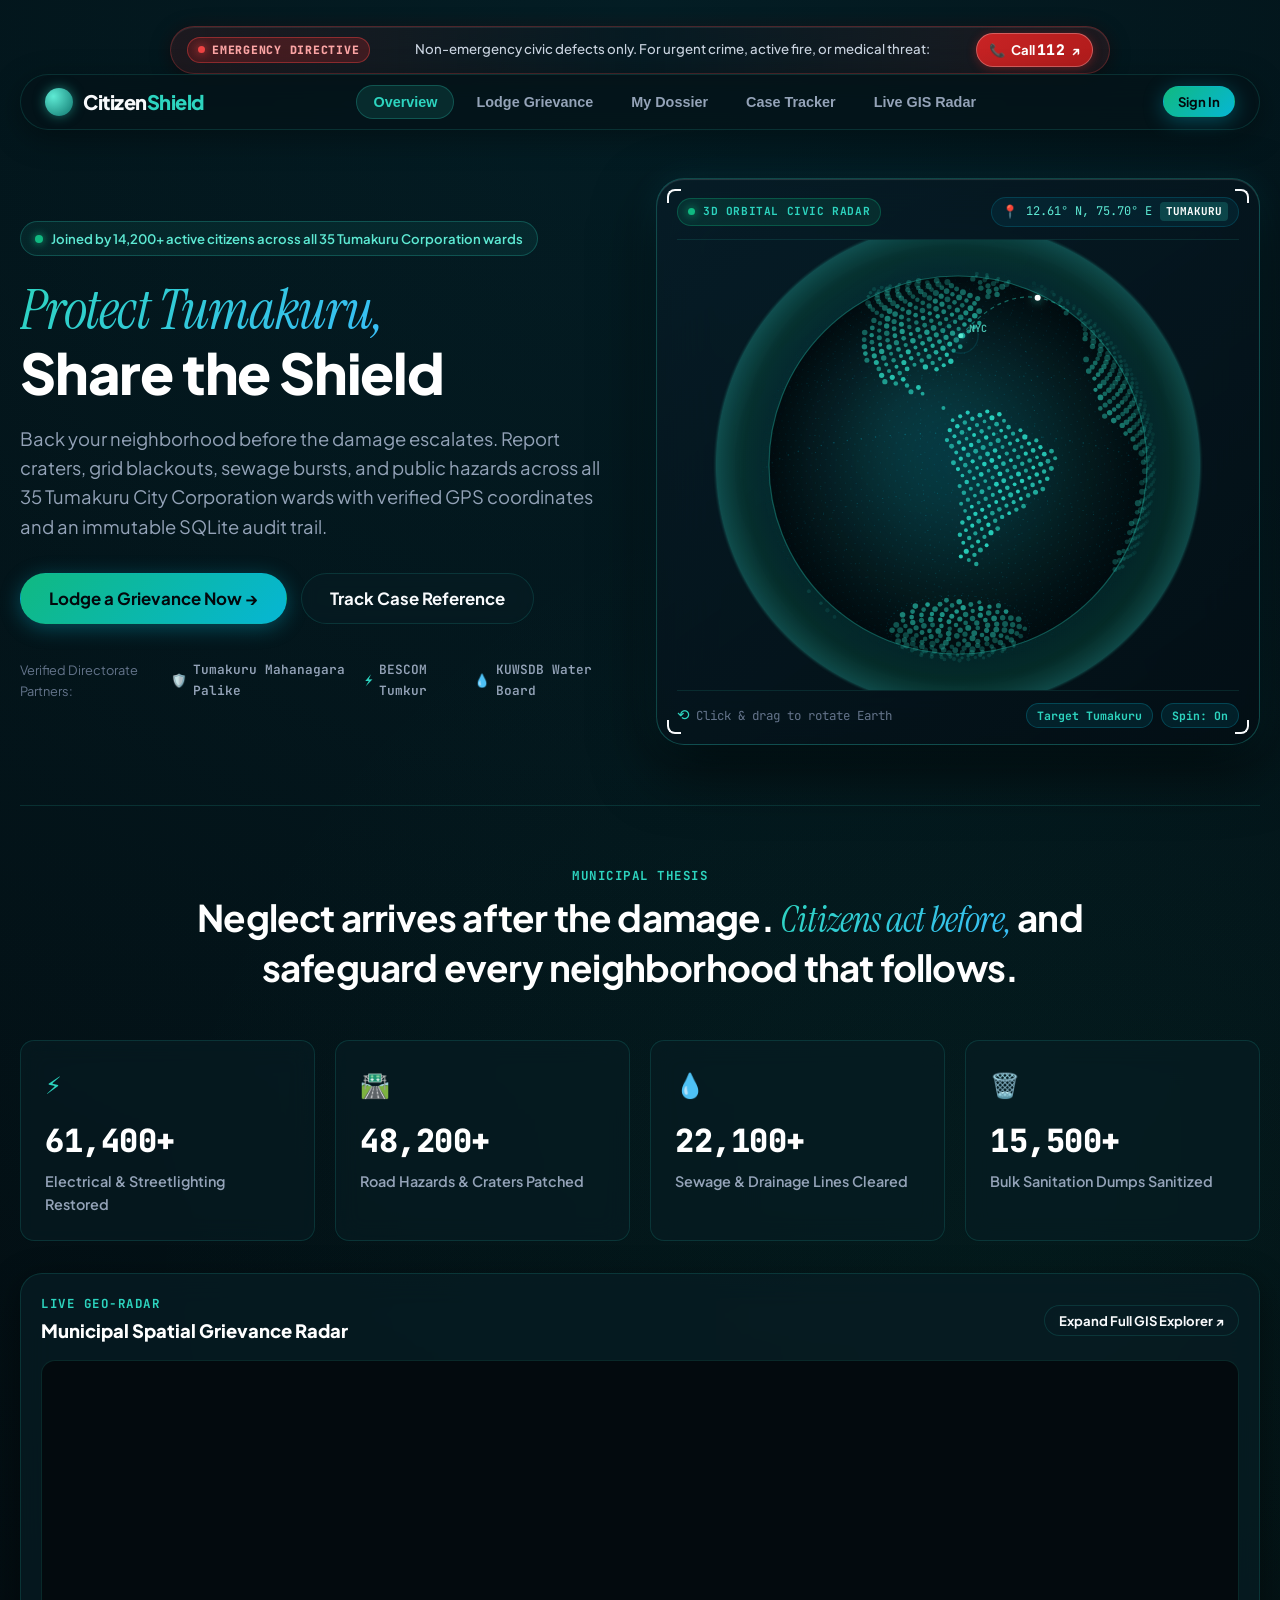
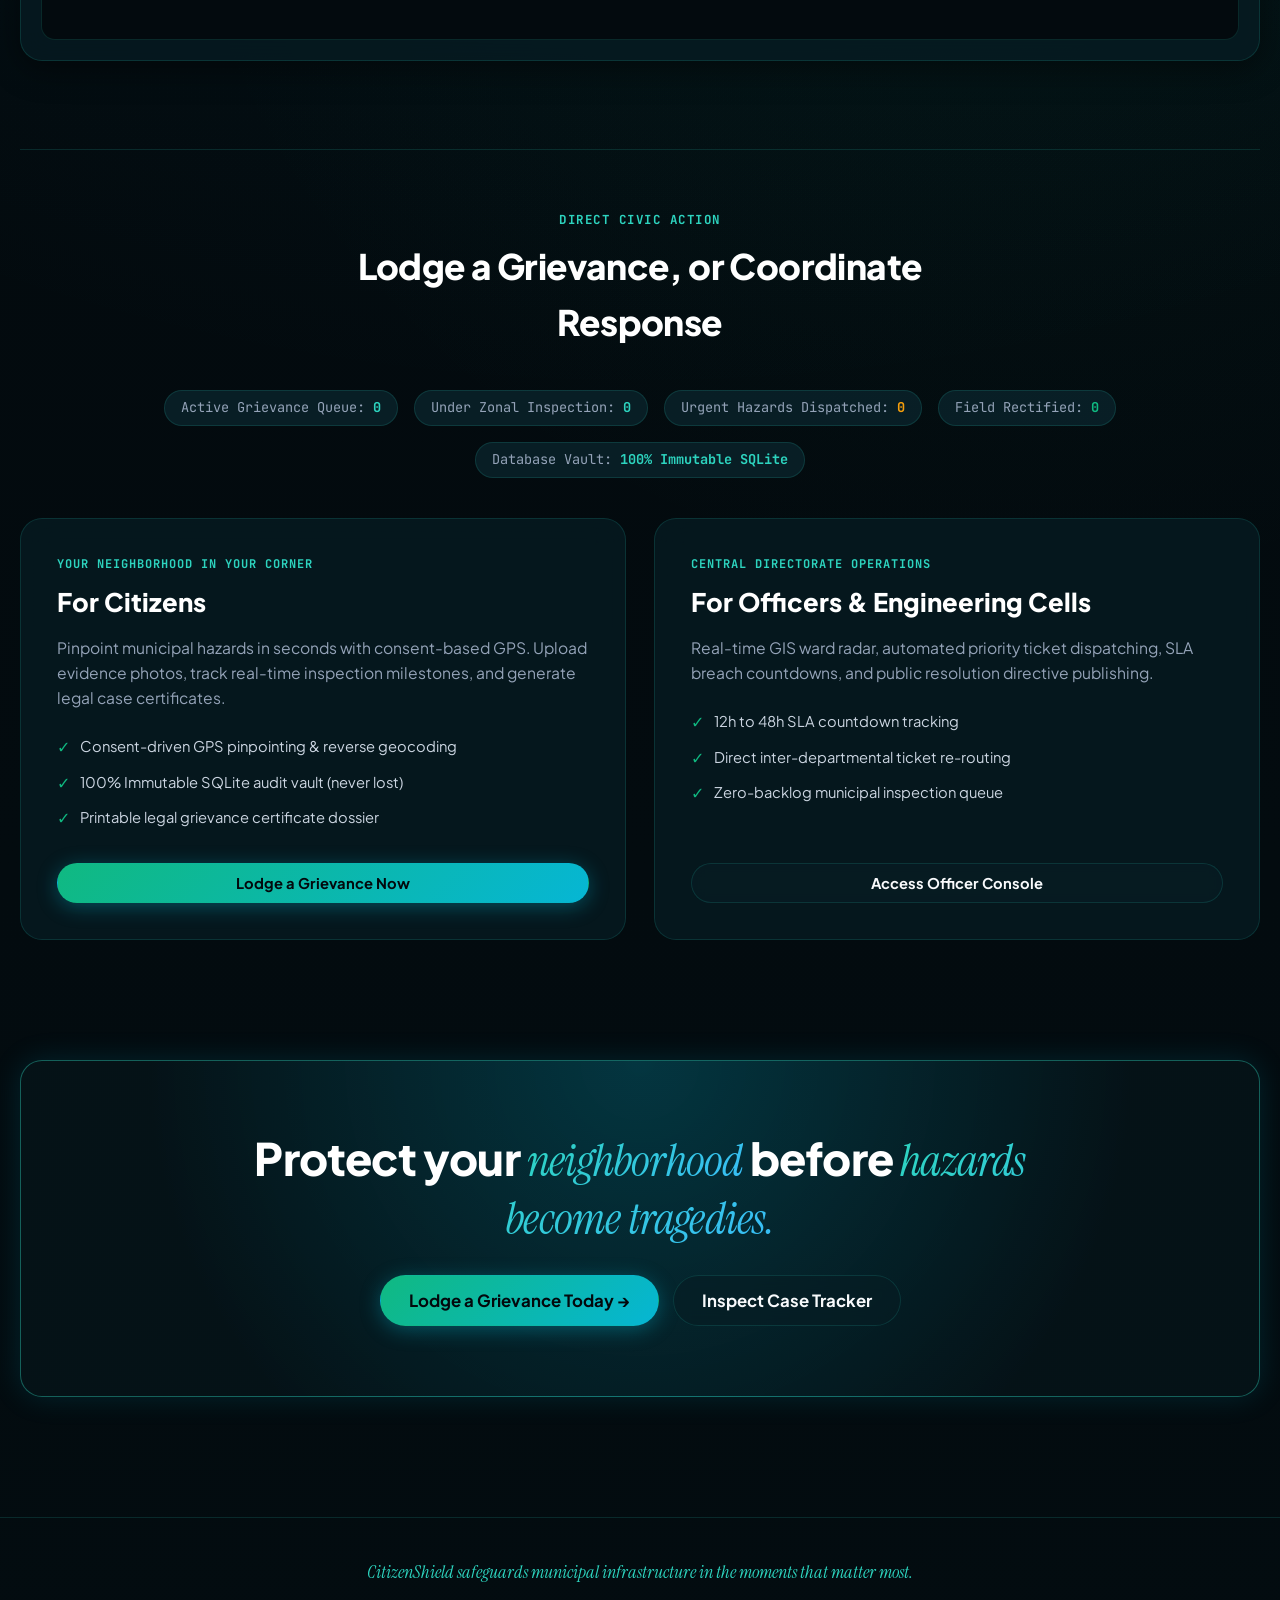
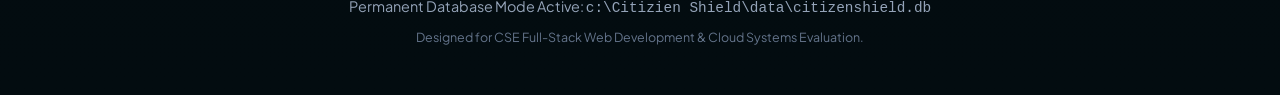
==== commit a091565d: "Fix officer directive publishing, add live zone monitoring, and enhance image visibility" ====
--- a/index.html
+++ b/index.html
@@ -44,6 +44,8 @@
           <li><button class="nav-menu-btn" data-view-target="view-citizen-dashboard" id="nav-my-dossier">My Dossier</button></li>
           <li><button class="nav-menu-btn" data-view-target="view-tracking">Case Tracker</button></li>
           <li><button class="nav-menu-btn" data-view-target="view-gis-map">Live GIS Radar</button></li>
+          <li><button class="nav-menu-btn hidden" data-view-target="view-zone-monitoring" id="nav-zone-monitoring">Live Zone Monitoring</button></li>
+          <li><button class="nav-menu-btn hidden" data-view-target="view-ai-dashboard" id="nav-ai-dashboard">AI Analytics</button></li>
           <li><button class="nav-menu-btn hidden" data-view-target="view-admin-dashboard" id="nav-officer-console">Officer Console</button></li>
         </ul>
       </nav>
@@ -428,19 +430,73 @@
                 </div>
               </div>
 
-              <!-- Evidence Photo Upload -->
+              <!-- Evidence Photo Upload with Instant Real AI Vision Scan -->
               <div class="form-group col-span-2">
-                <label class="form-label" for="lodge-image">Evidence Photo Attachment (Optional)</label>
+                <label class="form-label" for="lodge-image">Evidence Photo Attachment &amp; Real AI Analysis</label>
                 <input type="file" id="lodge-image" class="form-input" accept="image/jpeg,image/png,image/webp">
-                <div class="form-hint">Maximum image size: 10 MB. Stored permanently in the uploads vault.</div>
-                <div id="lodge-img-preview-box" class="hidden" style="margin-top: 10px;">
-                  <img id="lodge-img-preview" src="" alt="Evidence preview" style="max-height: 180px; border-radius: var(--radius-sm); border: 1px solid var(--lagoon-border);">
-                </div>
+                <div class="form-hint">Maximum image size: 15 MB. Upload triggers real computer vision model (YOLOv8 + OpenCV) to inspect civic defects.</div>
+
+                <!-- AI Scanning Indicator -->
+                <div id="ai-scanning-progress" class="hidden" style="margin-top: 12px; padding: 12px; border-radius: var(--radius-sm); background: rgba(56, 189, 248, 0.1); border: 1px solid rgba(56, 189, 248, 0.3);">
+                  <div style="display: flex; align-items: center; gap: 10px;">
+                    <span class="emergency-pulse-beacon" style="background: var(--teal-light);"></span>
+                    <span style="font-size: 0.9rem; font-weight: 600; color: var(--teal-light);">Running Computer Vision Inference (YOLOv8 &amp; OpenCV)...</span>
+                  </div>
+                </div>
+
+                <!-- Real AI Vision Scan Result Display -->
+                <div id="ai-scan-result-card" class="hidden" style="margin-top: 14px; padding: 16px; border-radius: var(--radius-sm); background: rgba(8, 29, 36, 0.85); border: 1px solid var(--teal-light);">
+                  <div style="display: flex; justify-content: space-between; align-items: flex-start; margin-bottom: 12px;">
+                    <div>
+                      <div class="section-tag" style="margin-bottom: 4px;">Real AI Vision Detection</div>
+                      <h4 id="ai-detected-title" style="margin: 0; font-size: 1.15rem; color: #ffffff; font-weight: 700;">Pothole Detected</h4>
+                    </div>
+                    <div style="text-align: right;">
+                      <div style="font-size: 0.75rem; color: var(--text-muted); text-transform: uppercase;">Confidence Score</div>
+                      <div id="ai-confidence-badge" class="stream-value" style="font-size: 1.25rem; color: var(--mint-glow);">88%</div>
+                    </div>
+                  </div>
+
+                  <div style="display: grid; grid-template-columns: repeat(auto-fit, minmax(200px, 1fr)); gap: 12px; margin-bottom: 14px; font-size: 0.88rem;">
+                    <div><span style="color: var(--text-muted);">Model Engine:</span> <span id="ai-model-name" style="color: var(--teal-light); font-family: var(--font-mono);">YOLOv8-Road-Distress-v1</span></div>
+                    <div><span style="color: var(--text-muted);">Suggested Category:</span> <strong id="ai-suggested-cat" style="color: #ffffff;">Roads and Transport</strong></div>
+                    <div><span style="color: var(--text-muted);">Suggested Priority:</span> <span id="ai-suggested-prio" class="priority-pill" style="display: inline-block;">High</span></div>
+                  </div>
+
+                  <!-- Citizen Confirmation Banner -->
+                  <div style="display: flex; align-items: center; justify-content: space-between; flex-wrap: wrap; gap: 10px; padding: 10px 14px; background: rgba(16, 185, 129, 0.12); border-radius: var(--radius-sm); border: 1px solid rgba(16, 185, 129, 0.3);">
+                    <span style="font-size: 0.85rem; color: #a7f3d0;">✓ AI suggested category auto-applied. You may confirm or manually change the dropdown above if needed.</span>
+                    <button type="button" class="btn btn-lagoon btn-sm" id="btn-ai-confirm-cat">Confirm AI Category</button>
+                  </div>
+                </div>
+
+                <!-- Duplicate Complaint Warning Banner -->
+                <div id="duplicate-warning-banner" class="hidden" style="margin-top: 14px; padding: 14px 18px; border-radius: var(--radius-sm); background: rgba(245, 158, 11, 0.15); border: 1px solid rgba(245, 158, 11, 0.4);">
+                  <div style="display: flex; align-items: flex-start; gap: 12px;">
+                    <span style="font-size: 1.3rem;">⚠️</span>
+                    <div>
+                      <div style="font-weight: 700; color: #fde68a; font-size: 0.95rem;">Nearby Active Grievance Detected</div>
+                      <p id="duplicate-warning-text" style="font-size: 0.85rem; color: #fef3c7; margin: 4px 0 0 0;">A similar active complaint was reported within 75 meters of this location.</p>
+                      <div id="duplicate-nearby-list" style="margin-top: 8px; font-size: 0.8rem; color: #e2e8f0;"></div>
+                    </div>
+                  </div>
+                </div>
+
+                <div id="lodge-img-preview-box" class="hidden" style="margin-top: 12px;">
+                  <img id="lodge-img-preview" src="" alt="Evidence preview" style="max-height: 200px; border-radius: var(--radius-sm); border: 1px solid var(--lagoon-border);">
+                </div>
+
+                <!-- Hidden inputs to hold AI detection fields -->
+                <input type="hidden" id="ai-detected-class-input">
+                <input type="hidden" id="ai-confidence-score-input">
+                <input type="hidden" id="ai-model-name-input">
+                <input type="hidden" id="ai-suggested-category-input">
+                <input type="hidden" id="ai-temp-filename-input">
               </div>
             </div>
 
             <div style="margin-top: 32px; display: flex; justify-content: flex-end; gap: 14px;">
-              <button type="button" class="btn btn-glass btn-lg" onclick="window.history.back()">Cancel</button>
+              <button type="button" class="btn btn-glass btn-lg" id="btn-lodge-cancel" onclick="window.citizenShieldLodgeCancel &amp;&amp; window.citizenShieldLodgeCancel()">Cancel</button>
               <button type="button" class="btn btn-lagoon btn-lg" id="btn-open-review">Review &amp; Lodge Dossier →</button>
             </div>
           </form>
@@ -577,10 +633,24 @@
                 <div id="dossier-description" style="background: rgba(8, 29, 36, 0.6); padding: 14px; border: 1px solid var(--lagoon-border); border-radius: var(--radius-sm); font-size: 0.95rem; line-height: 1.6; white-space: pre-wrap;"></div>
               </div>
 
-              <!-- Photo -->
+              <!-- Photo & AI Analysis Badge -->
               <div id="dossier-photo-container" class="hidden" style="margin-bottom: 24px;">
-                <div class="dossier-field-label" style="margin-bottom: 6px;">Verified Evidence Photo Attachment:</div>
-                <img id="dossier-photo" src="" alt="Evidence photo" style="max-height: 240px; border-radius: var(--radius-sm); border: 1px solid var(--lagoon-border);">
+                <div class="dossier-field-label" style="margin-bottom: 8px;">Verified Evidence Photo &amp; AI Analysis Record:</div>
+                <div style="display: flex; gap: 16px; align-items: flex-start; flex-wrap: wrap;">
+                  <img id="dossier-photo" src="" alt="Evidence photo" style="max-height: 220px; border-radius: var(--radius-sm); border: 1px solid var(--lagoon-border);">
+                  <div id="dossier-ai-badge-box" class="lagoon-card hidden" style="padding: 12px 16px; min-width: 260px;">
+                    <div style="font-size: 0.75rem; text-transform: uppercase; color: var(--teal-light); font-weight: 700;">AI Vision Verification</div>
+                    <div id="dossier-ai-class" style="font-size: 1.1rem; font-weight: 700; color: #ffffff; margin-top: 4px;">Potholes</div>
+                    <div style="font-size: 0.85rem; color: var(--mint-glow); margin-top: 2px;">Confidence: <span id="dossier-ai-conf">88%</span></div>
+                    <div style="font-size: 0.78rem; color: var(--text-muted); margin-top: 4px;">Model: <span id="dossier-ai-model" style="font-family: var(--font-mono);">YOLOv8</span></div>
+                  </div>
+                </div>
+              </div>
+
+              <!-- After Repair Verification Image (if resolved) -->
+              <div id="dossier-after-photo-container" class="hidden" style="margin-bottom: 24px;">
+                <div class="dossier-field-label" style="margin-bottom: 8px; color: var(--mint-glow);">Field Rectification Verification Photo (Post-Repair):</div>
+                <img id="dossier-after-photo" src="" alt="After repair photo" style="max-height: 220px; border-radius: var(--radius-sm); border: 1px solid var(--mint-glow);">
               </div>
 
               <!-- Audit Timeline -->
@@ -611,6 +681,206 @@
         </div>
       </div>
       <div class="gis-map-frame" id="full-city-gis-map" style="height: 600px;"></div>
+    </section>
+
+    <!-- ==================================================== -->
+    <!-- VIEW 6.2: LIVE COLOUR-CODED COMPLAINT ZONE MAP -->
+    <!-- ==================================================== -->
+    <section id="view-zone-monitoring" class="app-view hidden">
+      <div class="card-header-flex">
+        <div>
+          <div style="display: flex; align-items: center; gap: 10px;">
+            <h2 class="card-title">Live Complaint Zone Monitoring</h2>
+            <span class="role-tag" style="background: rgba(22, 163, 74, 0.2); color: #4ade80; border: 1px solid #16a34a;">Real-Time Spatial Density</span>
+          </div>
+          <p class="card-desc">Geographical complaint distribution across 6 demarcated sectors of Tumakuru City Corporation with automated Green, Orange, and Red hazard classification.</p>
+        </div>
+        <div style="display: flex; align-items: center; gap: 12px; flex-wrap: wrap;">
+          <div style="font-size: 0.8rem; color: var(--text-muted); font-family: var(--font-mono);">
+            Auto-refresh: <span id="zone-refresh-timer" style="color: var(--teal-light); font-weight: 700;">20s</span> | Last: <span id="zone-last-updated" style="color: #ffffff;">--:--:--</span>
+          </div>
+          <button class="btn btn-lagoon btn-sm" id="btn-manual-refresh-zones">🔄 Refresh Zones Now</button>
+        </div>
+      </div>
+
+      <!-- Zone Classification KPI Stream Bar -->
+      <div class="streams-grid" style="margin-bottom: 24px;">
+        <div class="stream-card">
+          <div class="stream-value" id="kpi-total-zones" style="color: #ffffff;">6</div>
+          <div class="stream-label">Total Monitored Zones</div>
+        </div>
+        <div class="stream-card" style="border-top: 3px solid #16A34A;">
+          <div class="stream-value" id="kpi-green-zones" style="color: #4ade80;">0</div>
+          <div class="stream-label">Green Zones (0 - 3 Active)</div>
+        </div>
+        <div class="stream-card" style="border-top: 3px solid #F97316;">
+          <div class="stream-value" id="kpi-orange-zones" style="color: #fb923c;">0</div>
+          <div class="stream-label">Orange Zones (4 - 7 Active)</div>
+        </div>
+        <div class="stream-card" style="border-top: 3px solid #DC2626;">
+          <div class="stream-value" id="kpi-red-zones" style="color: #f87171;">0</div>
+          <div class="stream-label">Red Zones (8+ High Risk)</div>
+        </div>
+        <div class="stream-card">
+          <div class="stream-value" id="kpi-active-complaints" style="color: var(--amber-alert);">0</div>
+          <div class="stream-label">Total Active Complaints</div>
+        </div>
+        <div class="stream-card">
+          <div class="stream-value" id="kpi-resolved-complaints" style="color: var(--mint-glow);">0</div>
+          <div class="stream-label">Resolved Complaints</div>
+        </div>
+      </div>
+
+      <!-- Color Legend Bar -->
+      <div class="lagoon-card" style="padding: 12px 20px; margin-bottom: 18px; display: flex; align-items: center; justify-content: space-between; flex-wrap: wrap; gap: 14px;">
+        <div style="display: flex; align-items: center; gap: 24px; flex-wrap: wrap; font-size: 0.85rem;">
+          <span style="font-weight: 700; color: #ffffff; text-transform: uppercase; letter-spacing: 0.5px;">Zone Classification Legend:</span>
+          <div style="display: flex; align-items: center; gap: 8px;">
+            <span style="display: inline-block; width: 14px; height: 14px; background: #16A34A; border-radius: 3px; box-shadow: 0 0 8px #16A34A;"></span>
+            <strong>Green Zone</strong> (0 to 3 Complaints) — <span style="color: #86efac;">Low Complaint Area</span>
+          </div>
+          <div style="display: flex; align-items: center; gap: 8px;">
+            <span style="display: inline-block; width: 14px; height: 14px; background: #F97316; border-radius: 3px; box-shadow: 0 0 8px #F97316;"></span>
+            <strong>Orange Zone</strong> (4 to 7 Complaints) — <span style="color: #fdba74;">Medium Complaint Area</span>
+          </div>
+          <div style="display: flex; align-items: center; gap: 8px;">
+            <span style="display: inline-block; width: 14px; height: 14px; background: #DC2626; border-radius: 3px; box-shadow: 0 0 8px #DC2626;"></span>
+            <strong>Red Zone</strong> (8 to 10+ Complaints) — <span style="color: #fca5a5;">High Risk / Emergency Alert</span>
+          </div>
+        </div>
+        <span style="font-size: 0.8rem; color: var(--teal-light);">* Click any zone polygon or marker to view real-time complaint dossier</span>
+      </div>
+
+      <!-- High-Volume Zone Emergency Banner (Dynamically shown if >10 complaints in any zone) -->
+      <div id="zone-high-volume-alert" class="hidden" style="margin-bottom: 18px; padding: 14px 20px; background: rgba(220, 38, 38, 0.18); border: 1px solid #dc2626; border-radius: var(--radius-sm); color: #fecaca;">
+        <div style="display: flex; align-items: center; gap: 12px;">
+          <span style="font-size: 1.4rem;">🚨</span>
+          <div>
+            <strong style="color: #ffffff; font-size: 0.95rem;">CRITICAL CIVIC CONGESTION ALERT</strong>
+            <p id="zone-high-volume-msg" style="margin: 4px 0 0 0; font-size: 0.86rem; color: #fca5a5;"></p>
+          </div>
+        </div>
+      </div>
+
+      <!-- Map & Zone Details Split Layout -->
+      <div style="display: grid; grid-template-columns: 2fr 1fr; gap: 20px; align-items: start;">
+        <!-- Leaflet Live Zone Map -->
+        <div class="lagoon-card" style="padding: 12px; position: relative;">
+          <div id="live-zone-leaflet-map" style="height: 640px; border-radius: var(--radius-sm); z-index: 1;"></div>
+        </div>
+
+        <!-- Selected Zone Dossier Drawer -->
+        <div class="lagoon-card" id="zone-dossier-card" style="padding: 20px; max-height: 664px; overflow-y: auto;">
+          <div style="display: flex; justify-content: space-between; align-items: flex-start; margin-bottom: 12px;">
+            <div>
+              <span id="zone-drawer-badge" class="priority-pill" style="background: #16A34A; color: #ffffff; font-weight: 700;">GREEN ZONE</span>
+              <h3 id="zone-drawer-title" style="margin: 8px 0 4px 0; font-size: 1.2rem; color: #ffffff;">Zone 1 - Central Commercial Core</h3>
+            </div>
+          </div>
+          <p id="zone-drawer-desc" style="font-size: 0.84rem; color: var(--text-muted); line-height: 1.5; margin-bottom: 14px;">Town Hall, Mandipet, Chickpet, Ashok Nagar, Market Corridor</p>
+
+          <div style="padding: 10px 14px; background: rgba(8, 29, 36, 0.6); border: 1px solid var(--lagoon-border); border-radius: var(--radius-sm); margin-bottom: 16px;">
+            <div style="font-size: 0.8rem; color: var(--text-muted);">Assigned Department: <strong id="zone-drawer-dept" style="color: var(--teal-light);">Roads &amp; Civil Infrastructure</strong></div>
+            <div style="font-size: 0.8rem; color: var(--text-muted); margin-top: 4px;">Active Grievance Count: <strong id="zone-drawer-count" style="color: #ffffff; font-size: 1rem;">0 Complaints</strong></div>
+          </div>
+
+          <h4 style="font-size: 0.92rem; font-weight: 700; color: #ffffff; margin-bottom: 10px; text-transform: uppercase; letter-spacing: 0.5px;">Active Complaints in this Zone:</h4>
+          <div id="zone-drawer-complaints-list" style="display: flex; flex-direction: column; gap: 12px;">
+            <div style="color: var(--text-muted); font-size: 0.85rem; text-align: center; padding: 20px;">
+              Select any zone boundary on the map to inspect its active complaints.
+            </div>
+          </div>
+        </div>
+      </div>
+    </section>
+
+    <!-- ==================================================== -->
+    <!-- VIEW 6.5: MODULE 3 REAL AI DETECTION DASHBOARD -->
+    <!-- ==================================================== -->
+    <section id="view-ai-dashboard" class="app-view hidden">
+      <div class="card-header-flex">
+        <div>
+          <div style="display: flex; align-items: center; gap: 10px;">
+            <h2 class="card-title">Real AI Computer Vision Analytics</h2>
+            <span class="role-tag" style="background: rgba(56, 189, 248, 0.2); color: var(--teal-light); border: 1px solid var(--teal-light);">Deep Learning Engine</span>
+          </div>
+          <p class="card-desc">Real-time computer vision inference statistics derived directly from persistent SQLite detection records.</p>
+        </div>
+        <button class="btn btn-glass btn-sm" id="btn-refresh-ai-metrics">🔄 Refresh AI Metrics</button>
+      </div>
+
+      <!-- AI Metrics Top KPI Row -->
+      <div class="streams-grid" style="margin-bottom: 24px;">
+        <div class="stream-card">
+          <div class="stream-value" id="ai-metric-total-analyzed" style="color: var(--teal-light);">0</div>
+          <div class="stream-label">Total Images Analysed</div>
+        </div>
+        <div class="stream-card">
+          <div class="stream-value" id="ai-metric-supported-detected" style="color: var(--mint-glow);">0</div>
+          <div class="stream-label">Supported Civic Detections</div>
+        </div>
+        <div class="stream-card">
+          <div class="stream-value" id="ai-metric-avg-conf" style="color: #38bdf8;">0%</div>
+          <div class="stream-label">Average Confidence Score</div>
+        </div>
+        <div class="stream-card">
+          <div class="stream-value" id="ai-metric-failures" style="color: #cbd5e1;">0</div>
+          <div class="stream-label">Manual Fallbacks / No Match</div>
+        </div>
+      </div>
+
+      <!-- Category Breakdown Grid -->
+      <div style="display: grid; grid-template-columns: repeat(auto-fit, minmax(200px, 1fr)); gap: 16px; margin-bottom: 28px;">
+        <div class="lagoon-card" style="padding: 16px 20px; text-align: center;">
+          <div style="font-size: 0.8rem; text-transform: uppercase; color: var(--text-muted); font-weight: 700;">Potholes Detected</div>
+          <div id="ai-stat-potholes" style="font-size: 2rem; font-weight: 800; color: #f87171; margin-top: 6px;">0</div>
+          <div style="font-size: 0.75rem; color: var(--teal-light); margin-top: 4px;">YOLOv8 Segmentation</div>
+        </div>
+        <div class="lagoon-card" style="padding: 16px 20px; text-align: center;">
+          <div style="font-size: 0.8rem; text-transform: uppercase; color: var(--text-muted); font-weight: 700;">Garbage Accumulation</div>
+          <div id="ai-stat-garbage" style="font-size: 2rem; font-weight: 800; color: #fbbf24; margin-top: 6px;">0</div>
+          <div style="font-size: 0.75rem; color: var(--teal-light); margin-top: 4px;">YOLOv8 Litter Model</div>
+        </div>
+        <div class="lagoon-card" style="padding: 16px 20px; text-align: center;">
+          <div style="font-size: 0.8rem; text-transform: uppercase; color: var(--text-muted); font-weight: 700;">Road Damage / Cracks</div>
+          <div id="ai-stat-road-damage" style="font-size: 2rem; font-weight: 800; color: #38bdf8; margin-top: 6px;">0</div>
+          <div style="font-size: 0.75rem; color: var(--teal-light); margin-top: 4px;">YOLOv8 Distress Network</div>
+        </div>
+        <div class="lagoon-card" style="padding: 16px 20px; text-align: center;">
+          <div style="font-size: 0.8rem; text-transform: uppercase; color: var(--text-muted); font-weight: 700;">Drainage Problems</div>
+          <div id="ai-stat-drainage" style="font-size: 2rem; font-weight: 800; color: #a78bfa; margin-top: 6px;">0</div>
+          <div style="font-size: 0.75rem; color: var(--teal-light); margin-top: 4px;">OpenCV Spectral Analysis</div>
+        </div>
+        <div class="lagoon-card" style="padding: 16px 20px; text-align: center;">
+          <div style="font-size: 0.8rem; text-transform: uppercase; color: var(--text-muted); font-weight: 700;">Water Leakage</div>
+          <div id="ai-stat-water-leakage" style="font-size: 2rem; font-weight: 800; color: #34d399; margin-top: 6px;">0</div>
+          <div style="font-size: 0.75rem; color: var(--teal-light); margin-top: 4px;">OpenCV Surface Sheen</div>
+        </div>
+      </div>
+
+      <!-- Real AI Detections Log Table -->
+      <div class="lagoon-card" style="padding: 20px;">
+        <h3 style="font-size: 1.15rem; font-weight: 700; color: #ffffff; margin-bottom: 16px;">Verified AI Inferences Log</h3>
+        <div class="table-wrap">
+          <table class="lagoon-table">
+            <thead>
+              <tr>
+                <th>Detection ID</th>
+                <th>Report Ref</th>
+                <th>Detected Class</th>
+                <th>Model Confidence</th>
+                <th>Vision Model</th>
+                <th>Suggested Category</th>
+                <th>Status</th>
+                <th>Timestamp</th>
+              </tr>
+            </thead>
+            <tbody id="ai-detections-table-body">
+              <!-- Dynamically rendered -->
+            </tbody>
+          </table>
+        </div>
+      </div>
     </section>
 
     <!-- ==================================================== -->
@@ -734,6 +1004,7 @@
               <th>Reference ID</th>
               <th>Citizen</th>
               <th>Department</th>
+              <th>Evidence Photo</th>
               <th>Severity</th>
               <th>Summary</th>
               <th>Ward / Location</th>
@@ -759,7 +1030,7 @@
     <div class="modal-dialog">
       <div class="modal-dialog-header">
         <span class="modal-dialog-title">Review Grievance Lodgment Details</span>
-        <button class="modal-dialog-close" data-modal-close="modal-review">&times;</button>
+        <button type="button" class="modal-dialog-close" data-modal-close="modal-review" onclick="window.citizenShieldCloseModal &amp;&amp; window.citizenShieldCloseModal('modal-review')">&times;</button>
       </div>
       <div class="modal-dialog-body">
         <div style="background: rgba(239, 68, 68, 0.15); border: 1px solid rgba(239, 68, 68, 0.4); border-radius: var(--radius-sm); padding: 12px 16px; margin-bottom: 18px; font-size: 0.88rem; color: #fca5a5;">
@@ -787,13 +1058,28 @@
     <div class="modal-dialog">
       <div class="modal-dialog-header">
         <span class="modal-dialog-title">Issue Administrative Directive &amp; Update Status</span>
-        <button class="modal-dialog-close" data-modal-close="modal-officer-action">&times;</button>
+        <button type="button" class="modal-dialog-close" data-modal-close="modal-officer-action" onclick="window.citizenShieldCloseModal &amp;&amp; window.citizenShieldCloseModal('modal-officer-action')">&times;</button>
       </div>
       <div class="modal-dialog-body">
         <input type="hidden" id="officer-update-ref-id">
         <div style="margin-bottom: 18px;">
           <span class="report-token" id="officer-dialog-ref">CS-2026-XXXXX</span>
           <h4 style="margin-top: 8px; font-size: 1.1rem; font-weight: 700; color: #ffffff;" id="officer-dialog-title">Issue Title</h4>
+        </div>
+
+        <!-- Citizen Original Complaint Photograph Evidence Section -->
+        <div id="officer-photo-section" style="margin-bottom: 18px; padding: 14px; background: rgba(5, 19, 24, 0.7); border: 1px solid var(--lagoon-border); border-radius: var(--radius-sm);">
+          <div style="display: flex; justify-content: space-between; align-items: center; margin-bottom: 8px;">
+            <span style="font-size: 0.82rem; font-weight: 700; color: var(--teal-light); text-transform: uppercase; letter-spacing: 0.5px;">📸 Citizen Complaint Photo Evidence</span>
+            <button type="button" class="btn btn-glass btn-sm" id="btn-officer-expand-photo" style="font-size: 0.76rem; padding: 3px 8px;">🔍 View Full Image</button>
+          </div>
+          <div id="officer-photo-wrapper" style="text-align: center;">
+            <img id="officer-dialog-photo" src="" alt="Citizen Evidence Photograph" style="max-height: 240px; max-width: 100%; border-radius: 6px; border: 1px solid var(--lagoon-border-bright); cursor: pointer; object-fit: contain;">
+            <div id="officer-photo-placeholder" class="hidden" style="padding: 24px; color: var(--text-muted); font-size: 0.88rem; background: rgba(0,0,0,0.2); border-radius: 6px;">
+              📁 No photograph attached by citizen for this grievance.
+            </div>
+          </div>
+          <div id="officer-ai-detect-tag" style="margin-top: 8px; font-size: 0.8rem; color: #a7f3d0;"></div>
         </div>
 
         <div class="form-group" style="margin-bottom: 16px;">
@@ -818,14 +1104,50 @@
           </select>
         </div>
 
-        <div class="form-group">
+        <div class="form-group" style="margin-bottom: 16px;">
+          <label class="form-label" for="officer-select-priority">Priority / Urgency Level</label>
+          <select id="officer-select-priority" class="form-select">
+            <option value="">Keep Current Priority</option>
+            <option value="Urgent">Urgent Hazard (12h SLA)</option>
+            <option value="High">High Priority (24h SLA)</option>
+            <option value="Normal">Normal (48h SLA)</option>
+            <option value="Low">Low (72h SLA)</option>
+          </select>
+        </div>
+
+        <div class="form-group" style="margin-bottom: 16px;">
           <label class="form-label" for="officer-text-remarks">Official Administrative Remark / Work Order Note *</label>
           <textarea id="officer-text-remarks" class="form-textarea" placeholder="Detail the field inspection findings, assigned contractor, or resolution justification..." required></textarea>
         </div>
+
+        <!-- Mandatory Post-Repair Photo Upload for Resolved Status -->
+        <div class="form-group hidden" id="officer-after-photo-group" style="margin-top: 14px; padding: 12px; background: rgba(16, 185, 129, 0.1); border: 1px solid rgba(16, 185, 129, 0.3); border-radius: var(--radius-sm);">
+          <label class="form-label" for="officer-after-photo" style="color: var(--mint-glow); font-weight: 700;">📸 After-Repair Evidence Photo * (Mandatory for Resolution)</label>
+          <input type="file" id="officer-after-photo" class="form-input" accept="image/jpeg,image/png,image/webp">
+          <div class="form-hint" style="color: #a7f3d0;">Field rectification photograph must be uploaded before marking complaint as Resolved.</div>
+        </div>
       </div>
       <div class="modal-dialog-footer">
-        <button type="button" class="btn btn-glass" data-modal-close="modal-officer-action">Cancel</button>
+        <button type="button" class="btn btn-glass" data-modal-close="modal-officer-action" onclick="window.citizenShieldCloseModal &amp;&amp; window.citizenShieldCloseModal('modal-officer-action')">Cancel</button>
         <button type="button" class="btn btn-lagoon" id="btn-save-officer-directive">Publish Official Directive</button>
+      </div>
+    </div>
+  </div>
+
+  <!-- MODAL: IMAGE LIGHTBOX ENLARGER FOR OFFICERS & CITIZENS -->
+  <div id="modal-image-lightbox" class="modal-backdrop hidden" role="dialog" aria-modal="true" style="z-index: 3000;">
+    <div class="modal-dialog" style="max-width: 900px; text-align: center; background: rgba(5, 19, 24, 0.95);">
+      <div class="modal-dialog-header">
+        <span class="modal-dialog-title" id="lightbox-title">Original Complaint Photograph Evidence</span>
+        <button type="button" class="modal-dialog-close" data-modal-close="modal-image-lightbox" onclick="window.citizenShieldCloseModal &amp;&amp; window.citizenShieldCloseModal('modal-image-lightbox')">&times;</button>
+      </div>
+      <div class="modal-dialog-body" style="padding: 20px;">
+        <img id="lightbox-img" src="" alt="Full Complaint Evidence" style="max-width: 100%; max-height: 75vh; border-radius: 8px; border: 1px solid var(--teal-light); object-fit: contain; box-shadow: 0 10px 30px rgba(0,0,0,0.8);">
+        <div id="lightbox-caption" style="margin-top: 14px; color: var(--teal-light); font-size: 0.9rem; font-family: var(--font-mono);"></div>
+      </div>
+      <div class="modal-dialog-footer">
+        <a id="lightbox-download-link" href="#" target="_blank" download class="btn btn-glass btn-sm">⬇️ Download High-Res Original</a>
+        <button type="button" class="btn btn-lagoon btn-sm" data-modal-close="modal-image-lightbox" onclick="window.citizenShieldCloseModal &amp;&amp; window.citizenShieldCloseModal('modal-image-lightbox')">Close Preview</button>
       </div>
     </div>
   </div>
@@ -843,7 +1165,7 @@
   <!-- Leaflet JS -->
   <script src="https://unpkg.com/leaflet@1.9.4/dist/leaflet.js" integrity="sha256-20nQCchB9co0qIjJZRGuk2/Z9VM+kNiyxNV1lvTlZBo=" crossorigin=""></script>
 
-  <!-- Application Bootstrap -->
-  <script type="module" src="app.js"></script>
+  <!-- Application Bootstrap (Cache-busted) -->
+  <script type="module" src="app.js?v=2.4"></script>
 </body>
 </html>
--- a/style.css
+++ b/style.css
@@ -1300,12 +1300,27 @@
 }
 
 .modal-dialog-close {
-  background: none;
-  border: none;
+  background: rgba(255, 255, 255, 0.05);
+  border: 1px solid rgba(255, 255, 255, 0.15);
+  border-radius: 8px;
   color: var(--text-dim);
-  font-size: 1.6rem;
+  font-size: 1.4rem;
   cursor: pointer;
   line-height: 1;
+  width: 36px;
+  height: 36px;
+  display: flex;
+  align-items: center;
+  justify-content: center;
+  transition: all var(--transition-fast);
+  z-index: 10;
+}
+
+.modal-dialog-close:hover {
+  background: rgba(239, 68, 68, 0.2);
+  border-color: rgba(239, 68, 68, 0.5);
+  color: #f87171;
+  transform: scale(1.05);
 }
 
 .modal-dialog-body {
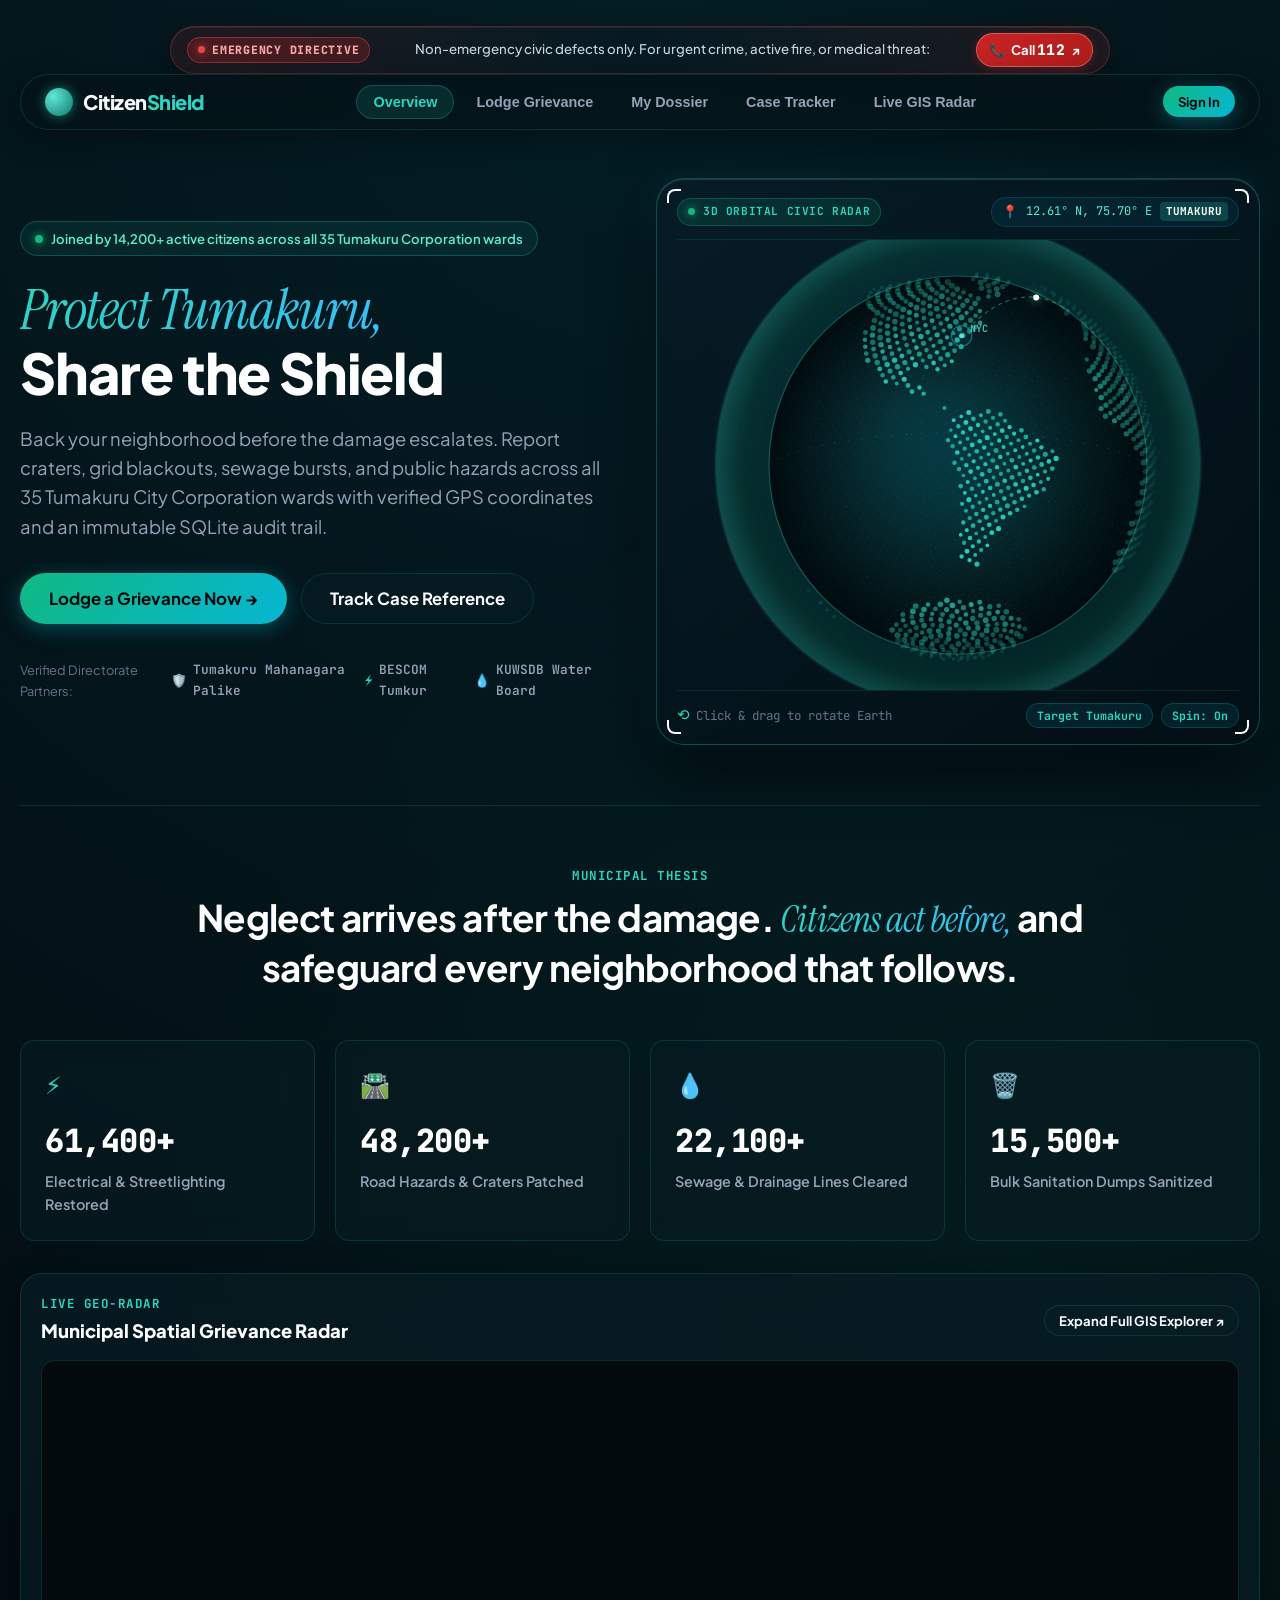
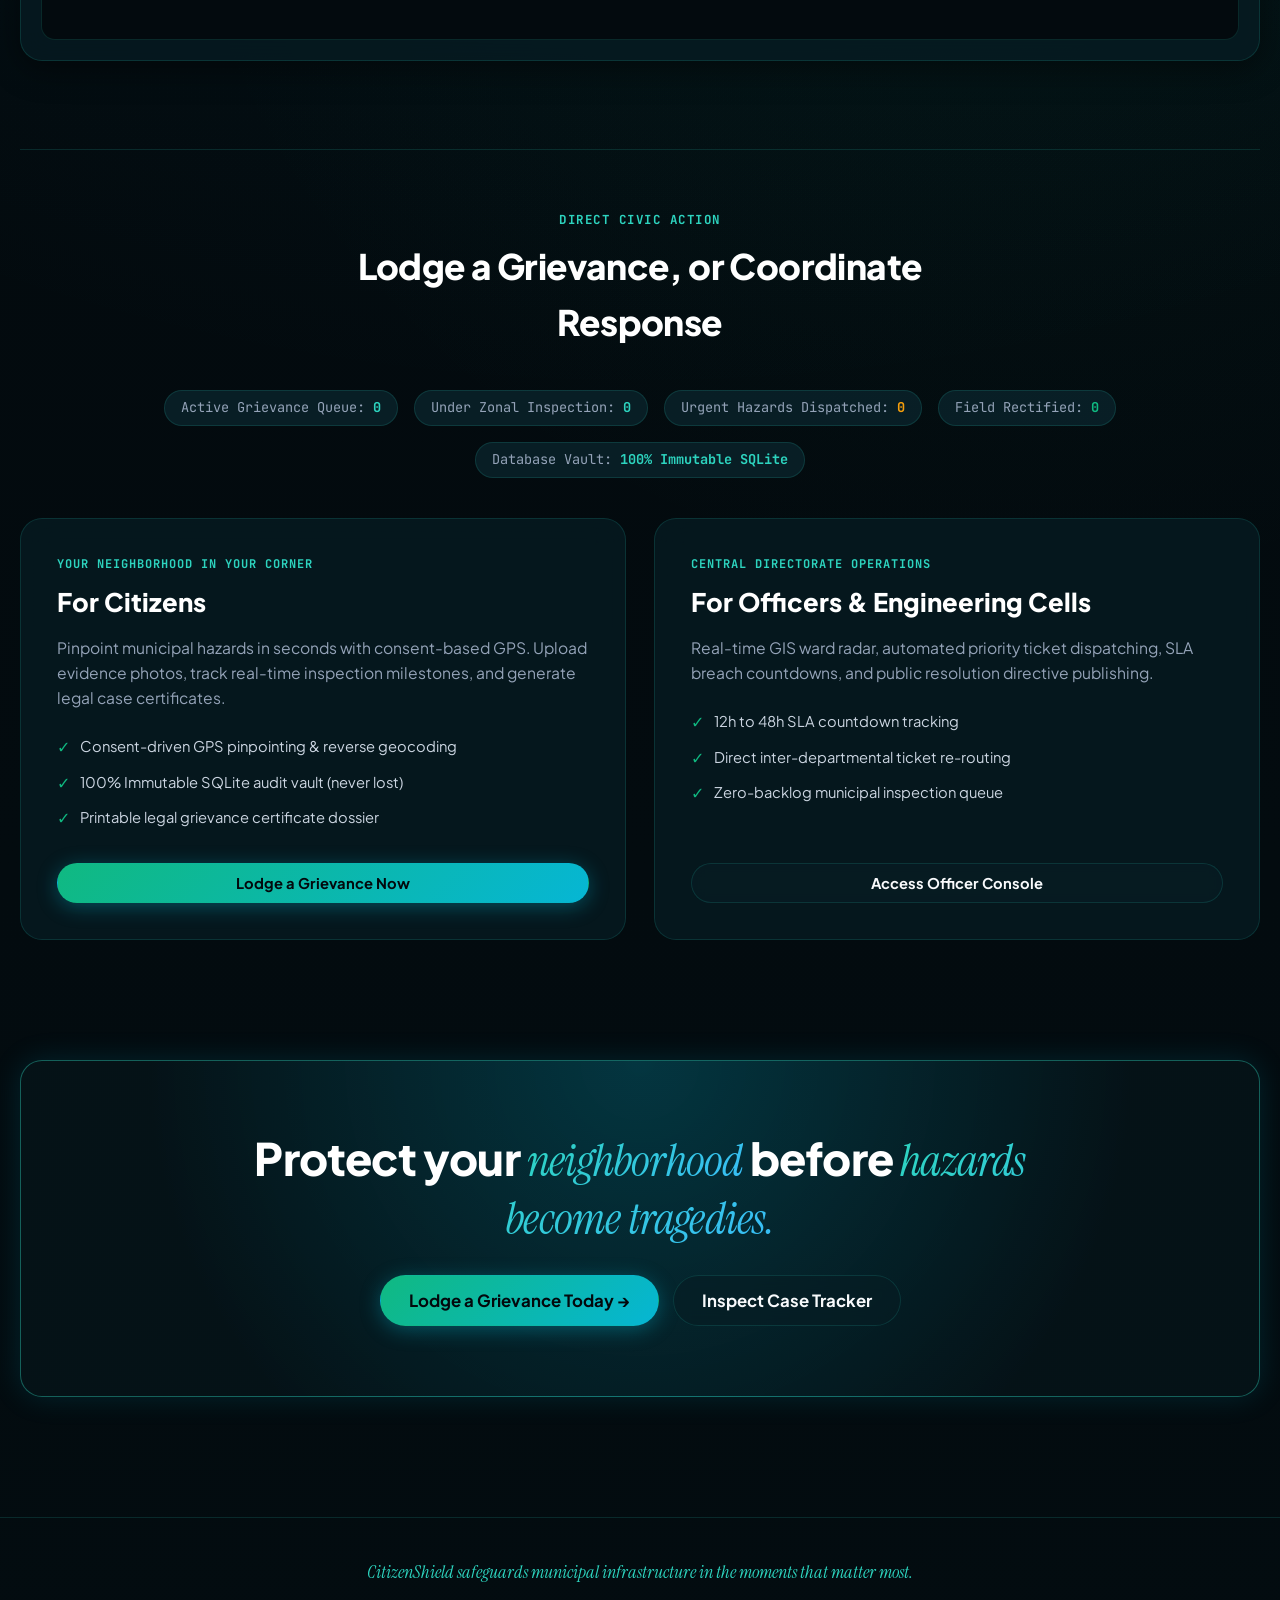
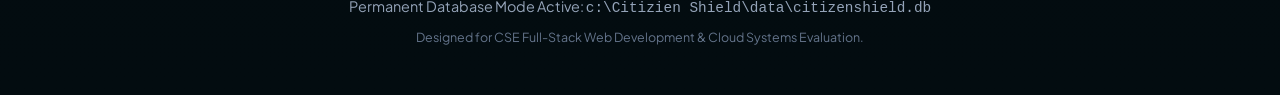
==== commit 5c7fe1fc: "Fix directive submission handler and zone refresh callback" ====
--- a/index.html
+++ b/index.html
@@ -1166,6 +1166,6 @@
   <script src="https://unpkg.com/leaflet@1.9.4/dist/leaflet.js" integrity="sha256-20nQCchB9co0qIjJZRGuk2/Z9VM+kNiyxNV1lvTlZBo=" crossorigin=""></script>
 
   <!-- Application Bootstrap (Cache-busted) -->
-  <script type="module" src="app.js?v=2.4"></script>
+  <script type="module" src="app.js?v=2.5"></script>
 </body>
 </html>
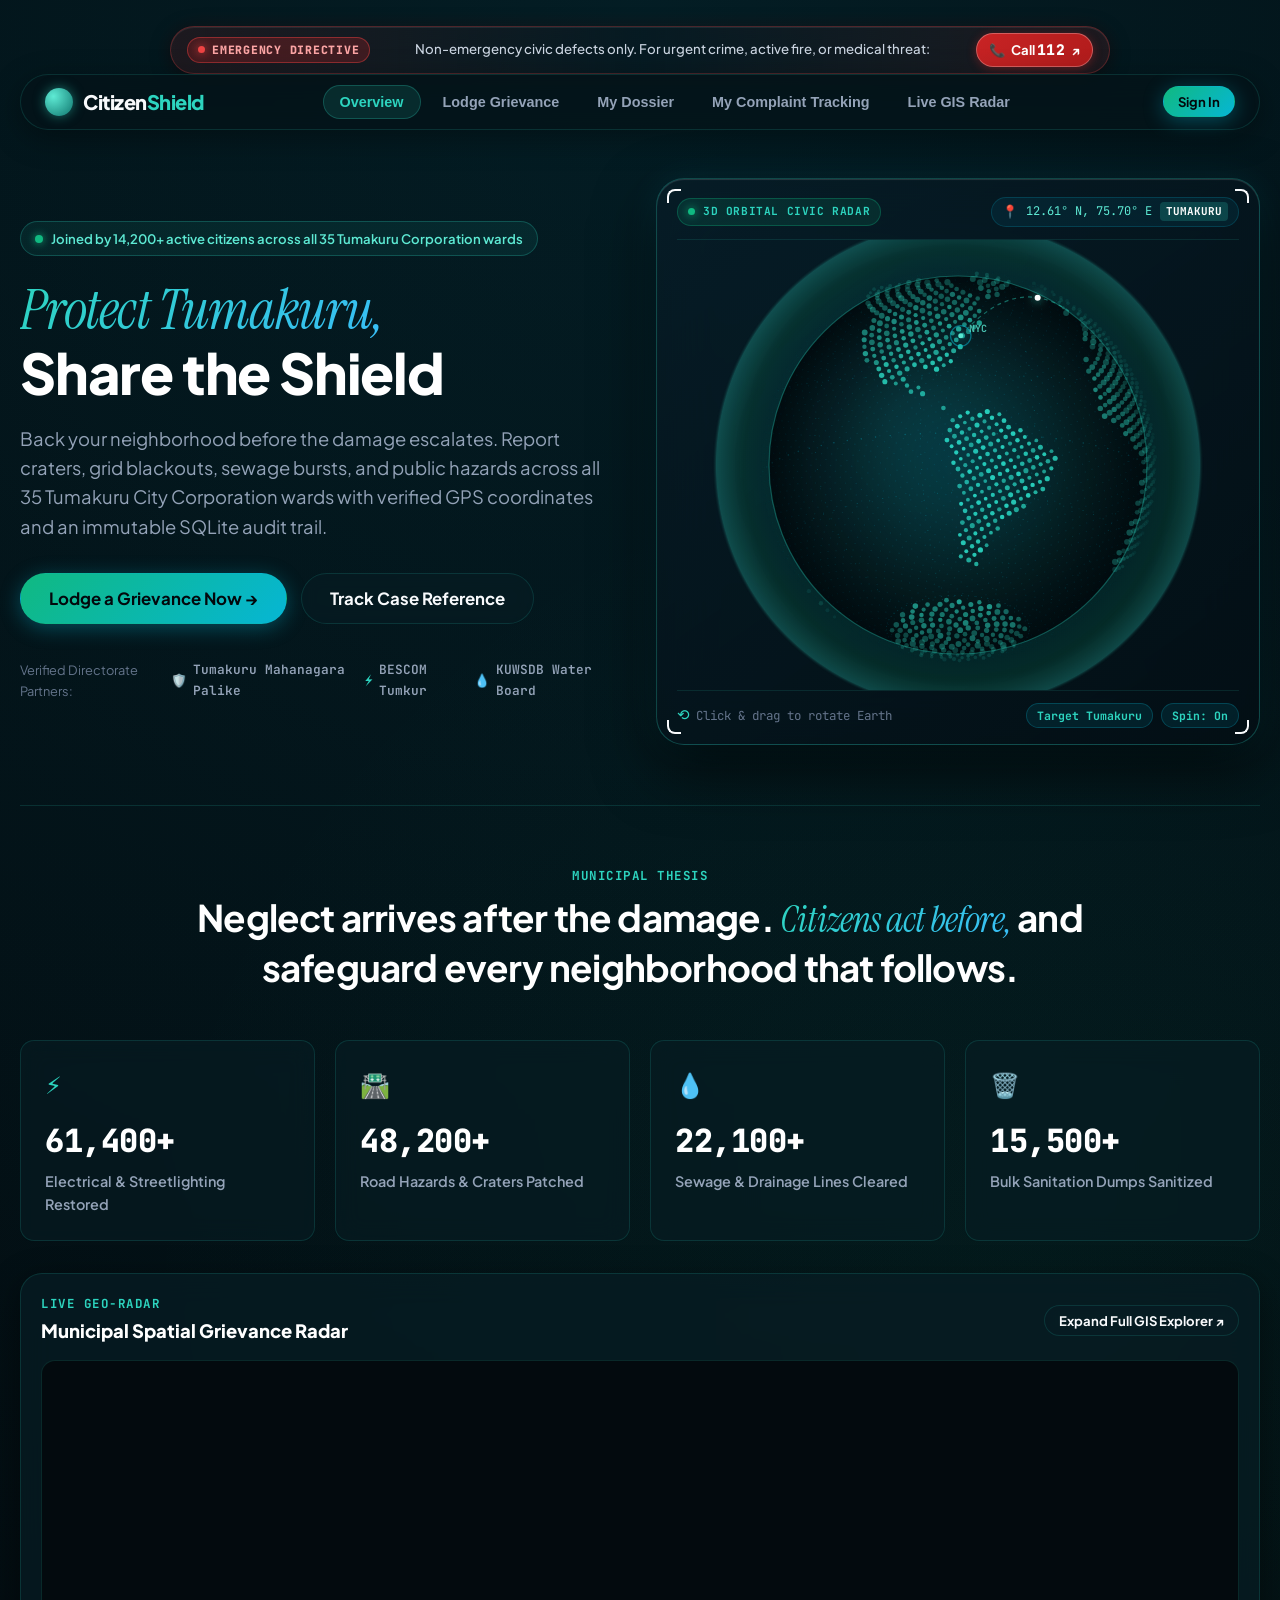
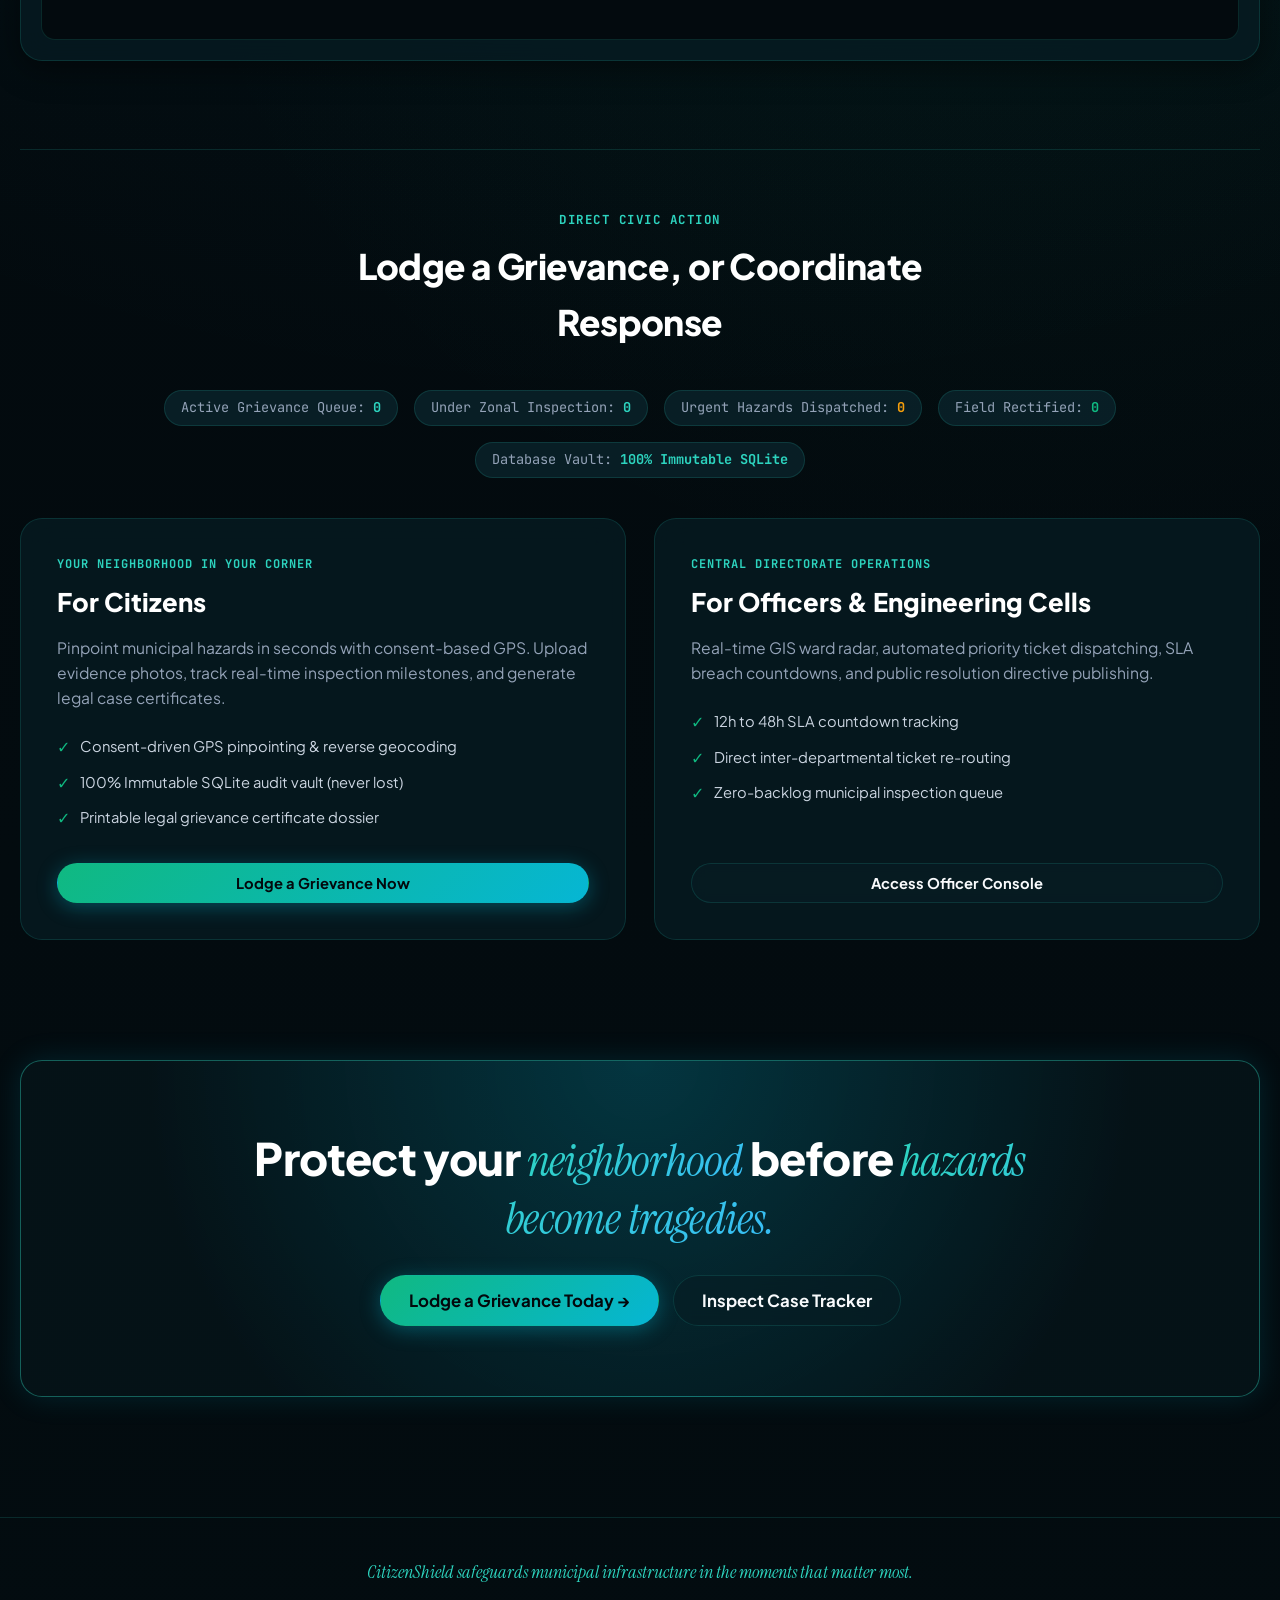
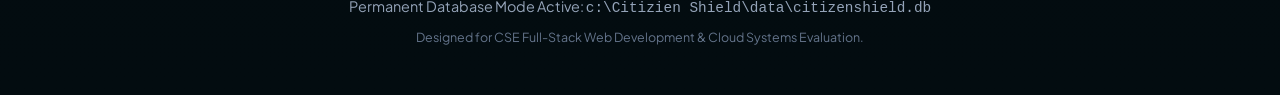
==== commit 41b0c309: "Complete major upgrade: real AI vision, officer reply to citizens, 10-stage tracking timeline, in-ap" ====
--- a/index.html
+++ b/index.html
@@ -42,7 +42,7 @@
           <li><button class="nav-menu-btn active" data-view-target="view-home">Overview</button></li>
           <li><button class="nav-menu-btn" data-view-target="view-submit">Lodge Grievance</button></li>
           <li><button class="nav-menu-btn" data-view-target="view-citizen-dashboard" id="nav-my-dossier">My Dossier</button></li>
-          <li><button class="nav-menu-btn" data-view-target="view-tracking">Case Tracker</button></li>
+          <li><button class="nav-menu-btn" data-view-target="view-tracking" id="nav-case-tracker">My Complaint Tracking</button></li>
           <li><button class="nav-menu-btn" data-view-target="view-gis-map">Live GIS Radar</button></li>
           <li><button class="nav-menu-btn hidden" data-view-target="view-zone-monitoring" id="nav-zone-monitoring">Live Zone Monitoring</button></li>
           <li><button class="nav-menu-btn hidden" data-view-target="view-ai-dashboard" id="nav-ai-dashboard">AI Analytics</button></li>
@@ -51,7 +51,12 @@
       </nav>
 
       <div class="nav-actions">
-        <div id="user-profile-badge" class="user-session-pill hidden">
+        <div id="user-profile-badge" class="user-session-pill hidden" style="display: flex; align-items: center; gap: 8px;">
+          <!-- Notification Bell Indicator -->
+          <div id="notif-bell-btn" style="position: relative; cursor: pointer; padding: 4px 8px; border-radius: 6px; background: rgba(6, 182, 212, 0.1); border: 1px solid var(--lagoon-border);" title="Officer Replies & Updates">
+            <span style="font-size: 1.1rem;">🔔</span>
+            <span id="notif-unread-badge" class="hidden" style="position: absolute; top: -4px; right: -4px; background: #ef4444; color: #fff; font-size: 0.68rem; font-weight: 800; border-radius: 10px; padding: 1px 5px; min-width: 14px; text-align: center;">0</span>
+          </div>
           <span id="header-user-name" style="font-weight: 700; color: #ffffff;">Citizen</span>
           <span class="role-tag" id="header-user-role">Citizen</span>
           <button class="btn btn-glass btn-sm" id="btn-global-logout" style="padding: 4px 10px;">Logout</button>
@@ -653,6 +658,20 @@
                 <img id="dossier-after-photo" src="" alt="After repair photo" style="max-height: 220px; border-radius: var(--radius-sm); border: 1px solid var(--mint-glow);">
               </div>
 
+              <!-- Official Officer Replies Section -->
+              <div id="dossier-replies-container" class="hidden" style="margin-bottom: 24px;">
+                <div class="dossier-field-label" style="margin-bottom: 10px; color: var(--aqua-foam); display: flex; align-items: center; gap: 8px;">
+                  <span>💬 Official Municipal Officer Replies &amp; Citizen Directives:</span>
+                </div>
+                <div id="dossier-replies-list" style="display: flex; flex-direction: column; gap: 12px;"></div>
+              </div>
+
+              <!-- Official 10-Stage Milestone Tracking Timeline -->
+              <div style="margin-bottom: 24px;">
+                <div class="dossier-field-label" style="margin-bottom: 12px; color: var(--teal-light);">Official 10-Stage Municipal Progress Pipeline:</div>
+                <div class="stages-tracker" id="dossier-stages-tracker" style="display: flex; flex-direction: column; gap: 8px;"></div>
+              </div>
+
               <!-- Audit Timeline -->
               <div>
                 <div class="dossier-field-label" style="margin-bottom: 12px;">Immutable Municipal Audit History &amp; Directives:</div>
@@ -1155,6 +1174,24 @@
   <!-- Toast Shelf -->
   <div class="toast-shelf" id="toast-shelf" aria-live="polite"></div>
 
+  <!-- MODAL: NOTIFICATIONS DRAWER -->
+  <div id="modal-notifications" class="modal-backdrop hidden" role="dialog" aria-modal="true" style="z-index: 2500;">
+    <div class="modal-dialog" style="max-width: 550px;">
+      <div class="modal-dialog-header">
+        <span class="modal-dialog-title">🔔 Official Directives &amp; Notifications</span>
+        <button type="button" class="modal-dialog-close" data-modal-close="modal-notifications" onclick="window.citizenShieldCloseModal &amp;&amp; window.citizenShieldCloseModal('modal-notifications')">&times;</button>
+      </div>
+      <div class="modal-dialog-body" style="padding: 20px;">
+        <div id="notif-list-container" style="display: flex; flex-direction: column; gap: 10px; max-height: 60vh; overflow-y: auto;">
+          <div style="color: var(--text-muted); text-align: center; padding: 24px;">Loading notifications...</div>
+        </div>
+      </div>
+      <div class="modal-dialog-footer">
+        <button type="button" class="btn btn-glass btn-sm" data-modal-close="modal-notifications" onclick="window.citizenShieldCloseModal &amp;&amp; window.citizenShieldCloseModal('modal-notifications')">Close</button>
+      </div>
+    </div>
+  </div>
+
   <!-- FOOTER -->
   <footer class="stipple-footer">
     <p class="tagline">CitizenShield safeguards municipal infrastructure in the moments that matter most.</p>
@@ -1166,6 +1203,6 @@
   <script src="https://unpkg.com/leaflet@1.9.4/dist/leaflet.js" integrity="sha256-20nQCchB9co0qIjJZRGuk2/Z9VM+kNiyxNV1lvTlZBo=" crossorigin=""></script>
 
   <!-- Application Bootstrap (Cache-busted) -->
-  <script type="module" src="app.js?v=2.5"></script>
+  <script type="module" src="app.js?v=2.6"></script>
 </body>
 </html>
